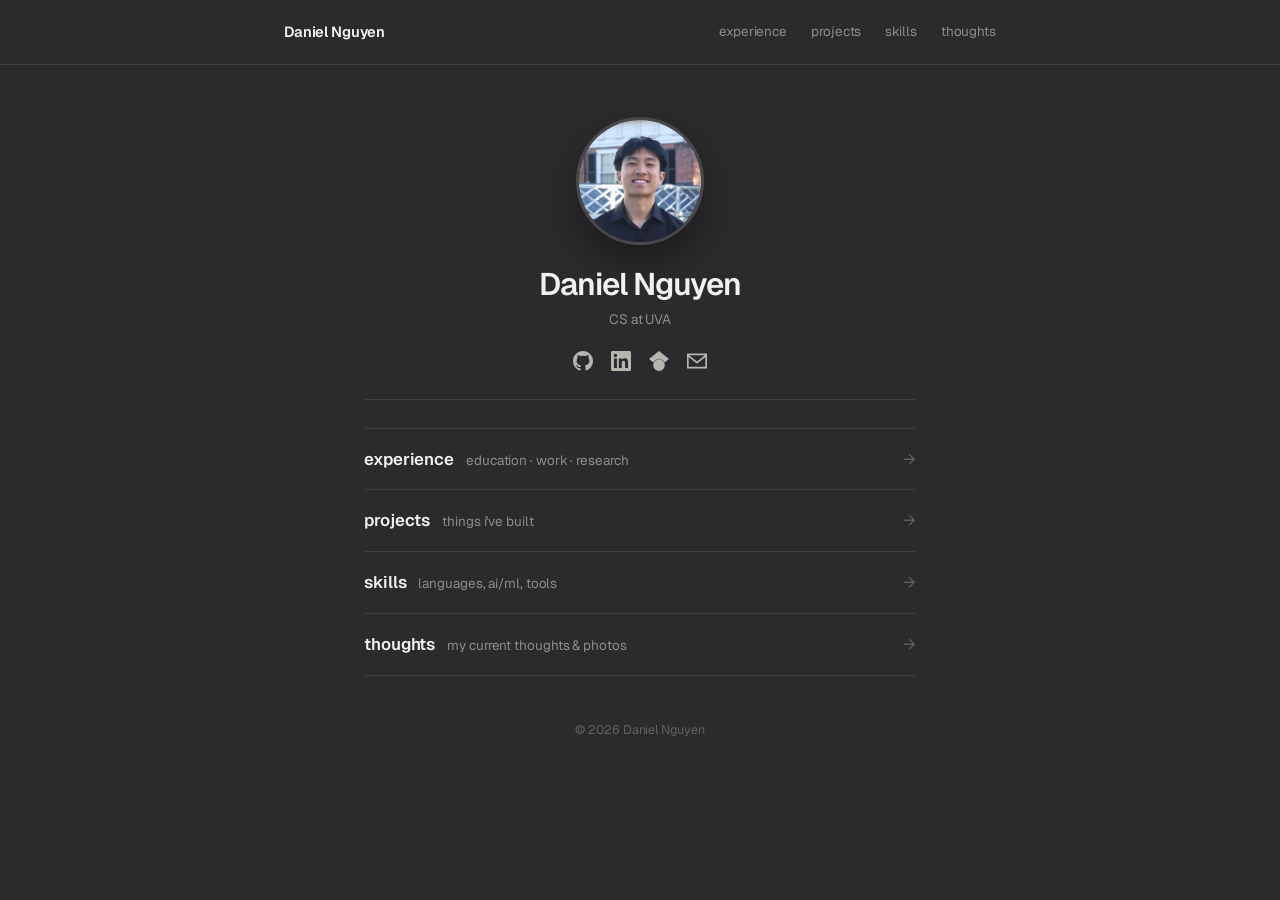
==== index.html @ 97646397 "Add links, one-line entries, lowercase page titles, thoughts rename, plain grey + Geist Co-Authored-" ====
<!DOCTYPE html>
<html lang="en">
<head>
    <meta charset="UTF-8">
    <meta name="viewport" content="width=device-width, initial-scale=1.0">
    <title>Daniel Nguyen</title>
    <link rel="preconnect" href="https://fonts.googleapis.com">
    <link rel="preconnect" href="https://fonts.gstatic.com" crossorigin>
    <link href="https://fonts.googleapis.com/css2?family=Geist:wght@400;500;600;700&display=swap" rel="stylesheet">
    <link rel="stylesheet" href="style.css">
</head>
<body>
    <header class="topbar scrolled">
        <div class="topbar-inner">
            <a href="index.html" class="wordmark">Daniel Nguyen</a>
            <nav>
                <a href="experience.html">experience</a>
                <a href="projects.html">projects</a>
                <a href="skills.html">skills</a>
                <a href="blog.html">thoughts</a>
            </nav>
        </div>
    </header>

    <main class="page" style="max-width:600px;">
        <div class="panel reveal">
            <div class="head">
                <img src="profile.jpg" alt="Daniel Nguyen" class="avatar">
                <h1>Daniel Nguyen</h1>
                <p class="tag">CS at UVA</p>
                <div class="social">
                    <a href="https://github.com/nguyenvdan" target="_blank" rel="noopener" aria-label="GitHub">
                        <svg viewBox="0 0 24 24" aria-hidden="true"><path d="M12 0c-6.626 0-12 5.373-12 12 0 5.302 3.438 9.8 8.207 11.387.599.111.793-.261.793-.577v-2.234c-3.338.726-4.033-1.416-4.033-1.416-.546-1.387-1.333-1.756-1.333-1.756-1.089-.745.083-.729.083-.729 1.205.084 1.839 1.237 1.839 1.237 1.07 1.834 2.807 1.304 3.492.997.107-.775.418-1.305.762-1.604-2.665-.305-5.467-1.334-5.467-5.931 0-1.311.469-2.381 1.236-3.221-.124-.303-.535-1.524.117-3.176 0 0 1.008-.322 3.301 1.23.957-.266 1.983-.399 3.003-.404 1.02.005 2.047.138 3.006.404 2.291-1.552 3.297-1.23 3.297-1.23.653 1.653.242 2.874.118 3.176.77.84 1.235 1.911 1.235 3.221 0 4.609-2.807 5.624-5.479 5.921.43.372.823 1.102.823 2.222v3.293c0 .319.192.694.801.576 4.765-1.589 8.199-6.086 8.199-11.386 0-6.627-5.373-12-12-12z"/></svg>
                    </a>
                    <a href="https://www.linkedin.com/in/nguyendaniel24/" target="_blank" rel="noopener" aria-label="LinkedIn">
                        <svg viewBox="0 0 24 24" aria-hidden="true"><path d="M20.447 20.452h-3.554v-5.569c0-1.328-.027-3.037-1.852-3.037-1.853 0-2.136 1.445-2.136 2.939v5.667H9.351V9h3.414v1.561h.046c.477-.9 1.637-1.85 3.37-1.85 3.601 0 4.267 2.37 4.267 5.455v6.286zM5.337 7.433c-1.144 0-2.063-.926-2.063-2.065 0-1.138.92-2.063 2.063-2.063 1.14 0 2.064.925 2.064 2.063 0 1.139-.925 2.065-2.064 2.065zm1.782 13.019H3.555V9h3.564v11.452zM22.225 0H1.771C.792 0 0 .774 0 1.729v20.542C0 23.227.792 24 1.771 24h20.451C23.2 24 24 23.227 24 22.271V1.729C24 .774 23.2 0 22.222 0h.003z"/></svg>
                    </a>
                    <a href="https://scholar.google.com/citations?hl=en&amp;view_op=list_works&amp;user=AmJxU-oAAAAJ" target="_blank" rel="noopener" aria-label="Google Scholar">
                        <svg viewBox="0 0 24 24" aria-hidden="true"><path d="M5.242 13.769L0 9.5 12 0l12 9.5-5.242 4.269C17.548 11.249 14.978 9.5 12 9.5c-2.977 0-5.547 1.748-6.758 4.269zM12 10a7 7 0 1 0 0 14 7 7 0 0 0 0-14z"/></svg>
                    </a>
                    <a href="mailto:wjn9xd@virginia.edu" aria-label="Email">
                        <svg viewBox="0 0 24 24" aria-hidden="true"><path d="M0 3v18h24V3H0zm21.518 2L12 12.713 2.482 5h19.036zM2 19V7.183l10 8.104 10-8.104V19H2z"/></svg>
                    </a>
                </div>
            </div>

            <div class="divider"></div>

            <a class="sxn" href="experience.html">
                <span class="sxn-title">experience</span>
                <span class="sxn-desc">education · work · research</span>
                <span class="sxn-arrow">→</span>
            </a>
            <a class="sxn" href="projects.html">
                <span class="sxn-title">projects</span>
                <span class="sxn-desc">things i've built</span>
                <span class="sxn-arrow">→</span>
            </a>
            <a class="sxn" href="skills.html">
                <span class="sxn-title">skills</span>
                <span class="sxn-desc">languages, ai/ml, tools</span>
                <span class="sxn-arrow">→</span>
            </a>
            <a class="sxn" href="blog.html">
                <span class="sxn-title">thoughts</span>
                <span class="sxn-desc">my current thoughts &amp; photos</span>
                <span class="sxn-arrow">→</span>
            </a>
        </div>
    </main>

    <footer>
        <div class="footer-inner">© 2026 Daniel Nguyen</div>
    </footer>

    <script>
        const obs = new IntersectionObserver((entries) => {
            entries.forEach(e => { if (e.isIntersecting) { e.target.classList.add('in'); obs.unobserve(e.target); } });
        }, { threshold: 0.04 });
        document.querySelectorAll('.reveal').forEach(el => obs.observe(el));
    </script>
    <script src="cursor.js"></script>
</body>
</html>
---- style.css ----
:root {
    --ink: #f2f1ef;
    --ink-soft: #d2d1cd;
    --muted: #8f8c86;
    --faint: #64615b;
    --glass: rgba(255, 255, 255, 0.055);
    --glass-border: rgba(255, 255, 255, 0.12);
    --hair: rgba(255, 255, 255, 0.09);
    --sans: 'Geist', -apple-system, BlinkMacSystemFont, 'Segoe UI', Helvetica, Arial, sans-serif;
    --maxw: 820px;
    --pad: 24px;
    --radius: 22px;
    --ease: cubic-bezier(0.22, 0.61, 0.36, 1);
}

* { margin: 0; padding: 0; box-sizing: border-box; }
html { scroll-behavior: smooth; }

body {
    font-family: var(--sans);
    color: var(--ink-soft);
    line-height: 1.6;
    font-size: 16px;
    letter-spacing: -0.006em;
    -webkit-font-smoothing: antialiased;
    text-rendering: optimizeLegibility;
    min-height: 100vh;
    background-color: #2b2b2e;
}

::selection { background: var(--ink); color: #2b2b2e; }

/* cursor spotlight — tiny faint light that follows the pointer */
.cursor-glow {
    position: fixed;
    top: 0;
    left: 0;
    width: 200px;
    height: 200px;
    margin: -100px 0 0 -100px;
    border-radius: 50%;
    pointer-events: none;
    z-index: -1;
    background: radial-gradient(circle, rgba(255, 255, 255, 0.11), transparent 60%);
    opacity: 0;
    transition: opacity 0.5s ease;
    will-change: transform;
}
@media (hover: none) { .cursor-glow { display: none; } }

/* ---------- Top bar ---------- */
.topbar {
    position: sticky;
    top: 0;
    z-index: 50;
    transition: background 0.25s var(--ease), border-color 0.25s var(--ease);
    border-bottom: 1px solid transparent;
}
.topbar.scrolled {
    background: #2b2b2e;
    border-bottom-color: var(--hair);
}
.topbar-inner {
    max-width: 760px;
    margin: 0 auto;
    padding: 20px var(--pad);
    display: flex;
    justify-content: space-between;
    align-items: center;
}
.wordmark { font-size: 0.92rem; font-weight: 600; letter-spacing: -0.01em; color: var(--ink); text-decoration: none; }
.topbar nav { display: flex; gap: 24px; }
.topbar nav a { font-size: 0.84rem; color: var(--muted); text-decoration: none; transition: color 0.2s var(--ease); }
.topbar nav a:hover { color: var(--ink); }
.topbar nav a.active { color: var(--ink); }

/* ---------- Page / panel ---------- */
.page { max-width: var(--maxw); margin: 0 auto; padding: 52px var(--pad) 40px; }
.panel { padding: 0; }

/* ---------- Header (centered) ---------- */
.head { text-align: center; margin-bottom: 16px; }
.avatar {
    width: 128px;
    height: 128px;
    object-fit: cover;
    border-radius: 50%;
    border: 3px solid rgba(255, 255, 255, 0.14);
    box-shadow: 0 18px 50px -12px rgba(0, 0, 0, 0.6);
    display: block;
    margin: 0 auto 22px;
}
.head h1 { font-size: 1.95rem; font-weight: 600; letter-spacing: -0.03em; color: var(--ink); line-height: 1.1; }
.head .tag { font-size: 0.85rem; color: var(--muted); margin-top: 8px; }
.social { display: flex; justify-content: center; gap: 18px; margin-top: 20px; }
.social a { display: inline-flex; }
.social a svg { width: 20px; height: 20px; fill: #b7b5af; transition: fill 0.2s var(--ease), transform 0.2s var(--ease); }
.social a:hover svg { fill: var(--ink); transform: translateY(-2px); }

.divider { height: 1px; background: var(--hair); margin: 28px 0; }

/* ---------- Homepage hub: section links ---------- */
.sxn {
    display: flex;
    align-items: baseline;
    gap: 12px;
    padding: 17px 0;
    border-top: 1px solid var(--hair);
    text-decoration: none;
    color: inherit;
    transition: padding-left 0.2s var(--ease);
}
.sxn:last-child { border-bottom: 1px solid var(--hair); }
.sxn:hover { padding-left: 8px; }
.sxn-title { font-size: 1.05rem; font-weight: 600; color: var(--ink); }
.sxn-desc { font-size: 0.84rem; color: var(--muted); }
.sxn-arrow { margin-left: auto; color: var(--faint); transition: transform 0.2s var(--ease), color 0.2s var(--ease); }
.sxn:hover .sxn-arrow { transform: translateX(4px); color: var(--ink); }

/* ---------- Two-column body ---------- */
.cols {
    display: grid;
    grid-template-columns: 1fr 1fr;
    gap: 4px 52px;
    align-items: start;
}
.col { min-width: 0; }

/* ---------- Blocks (left-aligned list) ---------- */
.block { margin-bottom: 24px; }
.col .block:last-child { margin-bottom: 0; }
.block-label {
    font-size: 0.68rem;
    letter-spacing: 0.18em;
    text-transform: uppercase;
    color: var(--faint);
    font-weight: 600;
    margin-bottom: 12px;
}
.entry {
    display: flex;
    justify-content: space-between;
    align-items: baseline;
    gap: 20px;
    margin-bottom: 9px;
    text-decoration: none;
    color: inherit;
    transition: opacity 0.2s var(--ease);
}
.entry:last-child { margin-bottom: 0; }
a.entry:hover { opacity: 0.6; }
.e-main { min-width: 0; font-size: 0.93rem; line-height: 1.5; }
.entry .org { color: var(--ink); font-weight: 600; }
.entry .role { color: var(--muted); }
.entry .role::before { content: "  ·  "; color: var(--faint); }
.entry .yr, .entry .stack {
    flex-shrink: 0;
    white-space: nowrap;
    font-size: 0.82rem;
    color: var(--faint);
}

/* inline link inside an entry */
.lnk { color: inherit; text-decoration: none; border-bottom: 1px solid var(--hair); transition: border-color 0.2s var(--ease); }
.lnk:hover { border-color: var(--ink); }

/* ---------- Skills (chips) ---------- */
.skill-line { display: flex; gap: 14px; align-items: baseline; margin-bottom: 12px; }
.skill-line:last-child { margin-bottom: 0; }
.skill-k {
    flex-shrink: 0;
    width: 74px;
    font-size: 0.74rem;
    color: var(--muted);
    text-transform: lowercase;
    padding-top: 3px;
}
.tags { display: flex; flex-wrap: wrap; gap: 6px; }
.tags span {
    font-size: 0.78rem;
    color: var(--ink-soft);
    background: transparent;
    border: 1px solid var(--hair);
    border-radius: 6px;
    padding: 3px 9px;
    transition: border-color 0.2s var(--ease), color 0.2s var(--ease);
}
.tags span:hover { border-color: rgba(255, 255, 255, 0.3); color: var(--ink); }

.mail {
    font-size: 0.95rem;
    color: var(--ink);
    text-decoration: none;
    border-bottom: 1px solid var(--glass-border);
    transition: border-color 0.2s var(--ease);
}
.mail:hover { border-color: var(--ink); }

/* ---------- Minimal centered stage ---------- */
.stage {
    min-height: 100vh;
    display: flex;
    flex-direction: column;
    align-items: center;
    justify-content: center;
    text-align: center;
    padding: 64px 24px;
}
.stage .avatar { margin: 0 0 24px; }
.stage h1 { font-size: 2rem; font-weight: 600; letter-spacing: -0.03em; color: var(--ink); }
.stage .tag { font-size: 0.88rem; color: var(--muted); margin-top: 8px; }
.nav-min {
    display: flex;
    flex-wrap: wrap;
    justify-content: center;
    gap: 24px;
    margin-top: 30px;
}
.nav-min a, .nav-min button {
    font-family: inherit;
    font-size: 0.92rem;
    letter-spacing: -0.005em;
    color: var(--muted);
    background: none;
    border: none;
    padding: 0;
    cursor: pointer;
    text-decoration: none;
    transition: color 0.2s var(--ease);
}
.nav-min a:hover, .nav-min button:hover { color: var(--ink); }
.stage .social { margin-top: 28px; }

/* ---------- Action pills (open modals) ---------- */
.actions { display: flex; flex-wrap: wrap; justify-content: center; gap: 10px; margin-top: 28px; }
.action-btn {
    font-family: inherit;
    font-size: 0.88rem;
    letter-spacing: -0.005em;
    color: var(--ink-soft);
    background: rgba(255, 255, 255, 0.06);
    border: 1px solid var(--glass-border);
    border-radius: 11px;
    padding: 11px 20px;
    cursor: pointer;
    transition: color 0.2s var(--ease), background 0.2s var(--ease), border-color 0.2s var(--ease), transform 0.2s var(--ease);
}
.action-btn:hover {
    color: var(--ink);
    background: rgba(255, 255, 255, 0.11);
    border-color: rgba(255, 255, 255, 0.26);
    transform: translateY(-1px);
}

/* ---------- Modal ---------- */
.modal-overlay {
    position: fixed;
    inset: 0;
    z-index: 100;
    display: flex;
    align-items: center;
    justify-content: center;
    padding: 24px;
    background: rgba(6, 6, 9, 0.62);
    backdrop-filter: blur(7px);
    -webkit-backdrop-filter: blur(7px);
    opacity: 0;
    pointer-events: none;
    transition: opacity 0.22s var(--ease);
}
.modal-overlay.open { opacity: 1; pointer-events: auto; }
.modal {
    position: relative;
    width: 100%;
    max-width: 520px;
    max-height: 82vh;
    overflow-y: auto;
    background: rgba(20, 21, 26, 0.92);
    backdrop-filter: blur(26px) saturate(170%);
    -webkit-backdrop-filter: blur(26px) saturate(170%);
    border: 1px solid var(--glass-border);
    border-radius: 22px;
    padding: 36px 34px;
    box-shadow: 0 30px 80px -20px rgba(0, 0, 0, 0.7);
    transform: translateY(10px) scale(0.985);
    transition: transform 0.22s var(--ease);
}
.modal-overlay.open .modal { transform: none; }
.modal-title {
    font-size: 0.7rem;
    letter-spacing: 0.18em;
    text-transform: uppercase;
    color: var(--faint);
    font-weight: 600;
    margin-bottom: 24px;
}
.modal-close {
    position: absolute;
    top: 18px;
    right: 18px;
    width: 30px;
    height: 30px;
    display: flex;
    align-items: center;
    justify-content: center;
    background: rgba(255, 255, 255, 0.06);
    border: 1px solid var(--glass-border);
    border-radius: 9px;
    color: var(--muted);
    font-size: 1.15rem;
    line-height: 1;
    cursor: pointer;
    transition: color 0.2s var(--ease), background 0.2s var(--ease);
}
.modal-close:hover { color: var(--ink); background: rgba(255, 255, 255, 0.12); }

/* ---------- Blog ---------- */
.about-text { font-size: 1.4rem; font-weight: 600; letter-spacing: -0.02em; color: var(--ink); line-height: 1.3; }
.about-sub { font-size: 0.98rem; color: var(--muted); margin-top: 12px; }
.post {
    display: block;
    text-decoration: none;
    color: inherit;
    padding: 16px 0;
    border-top: 1px solid var(--hair);
    transition: padding-left 0.2s var(--ease);
}
.post:last-child { border-bottom: 1px solid var(--hair); }
.post:hover { padding-left: 8px; }
.post .date { font-size: 0.76rem; color: var(--faint); margin-bottom: 5px; text-transform: lowercase; }
.post .title { font-size: 1.1rem; font-weight: 600; color: var(--ink); }
.empty { font-size: 0.92rem; color: var(--muted); text-align: center; padding: 8px 0; }

/* ---------- Footer ---------- */
footer { max-width: var(--maxw); margin: 0 auto; padding: 4px var(--pad) 56px; text-align: center; }
.footer-inner { font-size: 0.78rem; color: var(--faint); }

/* ---------- Motion ---------- */
.reveal { opacity: 0; transform: translateY(10px); transition: opacity 0.3s var(--ease), transform 0.3s var(--ease); }
.reveal.in { opacity: 1; transform: none; }
@media (prefers-reduced-motion: reduce) {
    .reveal { opacity: 1; transform: none; transition: none; }
    html { scroll-behavior: auto; }
}

/* ---------- Responsive ---------- */
@media (max-width: 560px) {
    .panel { padding: 0; }
    .head h1 { font-size: 1.7rem; }
    .topbar nav { gap: 16px; }
    .entry { flex-direction: column; gap: 2px; }
    .entry .yr, .entry .stack { font-size: 0.78rem; }
}
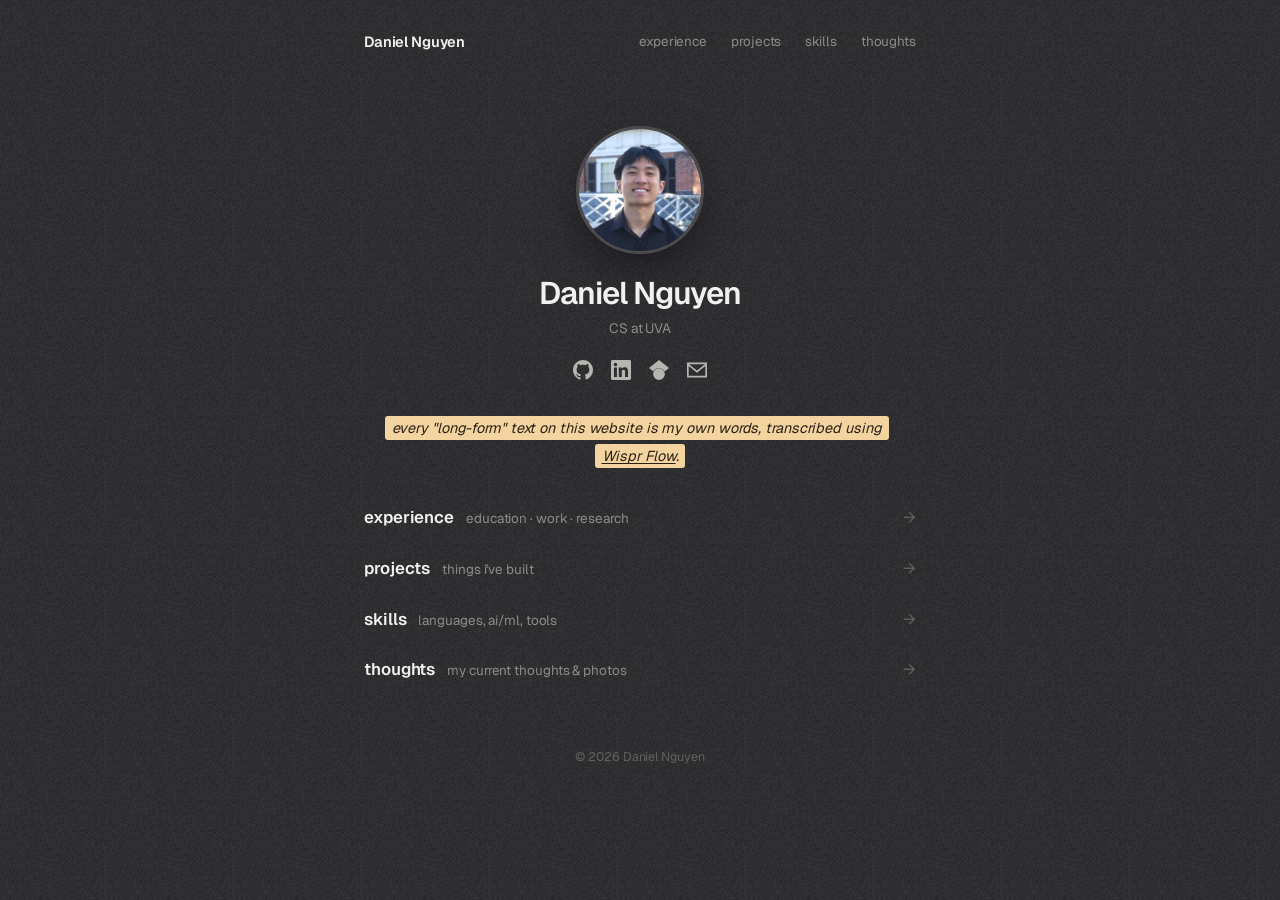
==== commit f722897d: "Seamless nav, Wispr highlight + film grain, shorten Sunnybrook, spacing Co-Authored-By: Claude Opus " ====
--- a/index.html
+++ b/index.html
@@ -42,6 +42,8 @@
                         <svg viewBox="0 0 24 24" aria-hidden="true"><path d="M0 3v18h24V3H0zm21.518 2L12 12.713 2.482 5h19.036zM2 19V7.183l10 8.104 10-8.104V19H2z"/></svg>
                     </a>
                 </div>
+
+                <p class="wispr"><span class="hl">every "long-form" text on this website is my own words, transcribed using <a href="https://wisprflow.ai" target="_blank" rel="noopener">Wispr Flow</a>.</span></p>
             </div>
 
             <div class="divider"></div>
--- a/style.css
+++ b/style.css
@@ -29,6 +29,32 @@
 }
 
 ::selection { background: var(--ink); color: #2b2b2e; }
+
+/* very faint film grain — matte e-ink feel */
+body::after {
+    content: '';
+    position: fixed;
+    inset: 0;
+    z-index: -1;
+    pointer-events: none;
+    opacity: 0.05;
+    background-image: url('noise.png');
+    background-size: 128px 128px;
+    background-repeat: repeat;
+}
+
+/* Kindle-style highlight (Wispr Flow note) */
+.wispr { text-align: center; margin: 34px 0 2px; font-size: 0.9rem; line-height: 1.95; }
+.wispr .hl {
+    background: #f3d3a0;
+    color: #2a2114;
+    font-style: italic;
+    padding: 3px 7px;
+    border-radius: 3px;
+    box-decoration-break: clone;
+    -webkit-box-decoration-break: clone;
+}
+.wispr .hl a { color: inherit; text-decoration: underline; text-underline-offset: 2px; text-decoration-thickness: 1px; white-space: nowrap; }
 
 /* cursor spotlight — tiny faint light that follows the pointer */
 .cursor-glow {
@@ -48,22 +74,12 @@
 }
 @media (hover: none) { .cursor-glow { display: none; } }
 
-/* ---------- Top bar ---------- */
-.topbar {
-    position: sticky;
-    top: 0;
-    z-index: 50;
-    transition: background 0.25s var(--ease), border-color 0.25s var(--ease);
-    border-bottom: 1px solid transparent;
-}
-.topbar.scrolled {
-    background: #2b2b2e;
-    border-bottom-color: var(--hair);
-}
+/* ---------- Top bar (seamless — flows with the page) ---------- */
+.topbar { background: transparent; }
 .topbar-inner {
-    max-width: 760px;
+    max-width: 600px;
     margin: 0 auto;
-    padding: 20px var(--pad);
+    padding: 30px var(--pad) 0;
     display: flex;
     justify-content: space-between;
     align-items: center;
@@ -75,7 +91,7 @@
 .topbar nav a.active { color: var(--ink); }
 
 /* ---------- Page / panel ---------- */
-.page { max-width: var(--maxw); margin: 0 auto; padding: 52px var(--pad) 40px; }
+.page { max-width: var(--maxw); margin: 0 auto; padding: 72px var(--pad) 48px; }
 .panel { padding: 0; }
 
 /* ---------- Header (centered) ---------- */
@@ -97,20 +113,18 @@
 .social a svg { width: 20px; height: 20px; fill: #b7b5af; transition: fill 0.2s var(--ease), transform 0.2s var(--ease); }
 .social a:hover svg { fill: var(--ink); transform: translateY(-2px); }
 
-.divider { height: 1px; background: var(--hair); margin: 28px 0; }
+.divider { height: 0; margin: 22px 0; }
 
 /* ---------- Homepage hub: section links ---------- */
 .sxn {
     display: flex;
     align-items: baseline;
     gap: 12px;
-    padding: 17px 0;
-    border-top: 1px solid var(--hair);
+    padding: 12px 0;
     text-decoration: none;
     color: inherit;
     transition: padding-left 0.2s var(--ease);
 }
-.sxn:last-child { border-bottom: 1px solid var(--hair); }
 .sxn:hover { padding-left: 8px; }
 .sxn-title { font-size: 1.05rem; font-weight: 600; color: var(--ink); }
 .sxn-desc { font-size: 0.84rem; color: var(--muted); }
@@ -321,11 +335,9 @@
     display: block;
     text-decoration: none;
     color: inherit;
-    padding: 16px 0;
-    border-top: 1px solid var(--hair);
+    padding: 14px 0;
     transition: padding-left 0.2s var(--ease);
 }
-.post:last-child { border-bottom: 1px solid var(--hair); }
 .post:hover { padding-left: 8px; }
 .post .date { font-size: 0.76rem; color: var(--faint); margin-bottom: 5px; text-transform: lowercase; }
 .post .title { font-size: 1.1rem; font-weight: 600; color: var(--ink); }
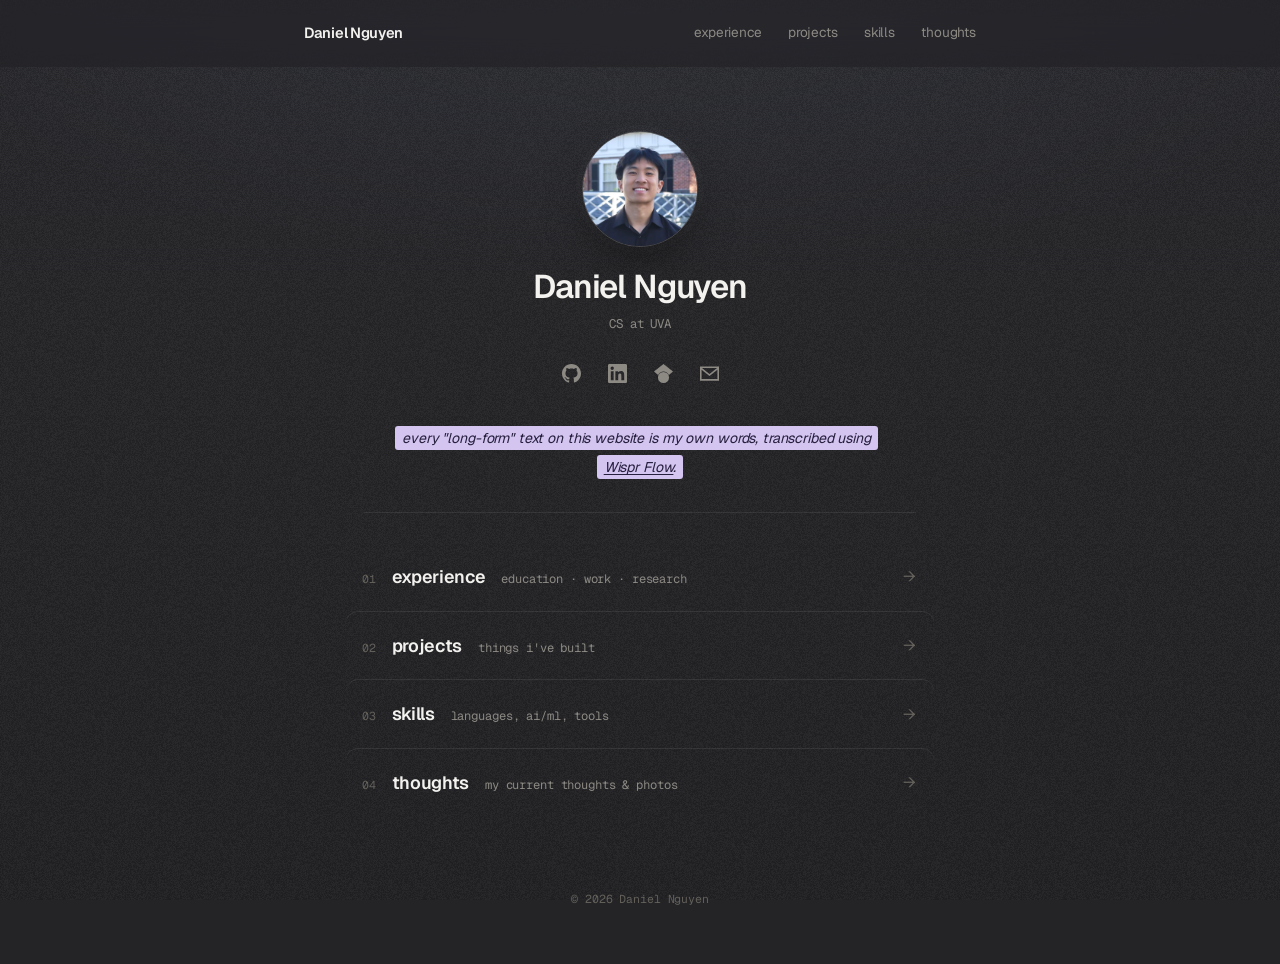
==== commit c5e97481: "Elevate site UI: Geist Mono system, frosted sticky nav, numbered rows, staggered reveals - Add Geist" ====
--- a/index.html
+++ b/index.html
@@ -6,7 +6,7 @@
     <title>Daniel Nguyen</title>
     <link rel="preconnect" href="https://fonts.googleapis.com">
     <link rel="preconnect" href="https://fonts.gstatic.com" crossorigin>
-    <link href="https://fonts.googleapis.com/css2?family=Geist:wght@400;500;600;700&display=swap" rel="stylesheet">
+    <link href="https://fonts.googleapis.com/css2?family=Geist:wght@400;500;600;700&family=Geist+Mono:wght@400;500&display=swap" rel="stylesheet">
     <link rel="stylesheet" href="style.css">
 </head>
 <body>
--- a/style.css
+++ b/style.css
@@ -1,214 +1,447 @@
+/* ============================================================
+   Daniel Nguyen — design system
+   warm charcoal · Geist + Geist Mono · quiet periwinkle accent
+   ============================================================ */
 :root {
-    --ink: #f2f1ef;
-    --ink-soft: #d2d1cd;
-    --muted: #8f8c86;
+    /* surfaces / ink */
+    --bg: #242427;
+    --bg-2: #202023;
+    --ink: #f3f2ef;
+    --ink-soft: #cbcac5;
+    --muted: #8d8a84;
     --faint: #64615b;
+
+    /* accent — used sparingly (arrows, active, focus, links) */
+    --accent: #a9c1f2;
+    --accent-dim: #8ba6df;
+    --accent-wash: rgba(169, 193, 242, 0.12);
+
+    /* lines / fills */
+    --line: rgba(255, 255, 255, 0.08);
+    --line-strong: rgba(255, 255, 255, 0.16);
+    --surface: rgba(255, 255, 255, 0.028);
+    --surface-hover: rgba(255, 255, 255, 0.055);
     --glass: rgba(255, 255, 255, 0.055);
     --glass-border: rgba(255, 255, 255, 0.12);
     --hair: rgba(255, 255, 255, 0.09);
+
+    /* type */
     --sans: 'Geist', -apple-system, BlinkMacSystemFont, 'Segoe UI', Helvetica, Arial, sans-serif;
+    --mono: 'Geist Mono', ui-monospace, 'SF Mono', 'JetBrains Mono', Menlo, monospace;
+
+    /* metrics */
     --maxw: 820px;
     --pad: 24px;
     --radius: 22px;
-    --ease: cubic-bezier(0.22, 0.61, 0.36, 1);
+    --r-lg: 16px;
+    --r-md: 12px;
+    --r-sm: 9px;
+
+    /* motion — expo-out for that fluid, premium settle */
+    --ease: cubic-bezier(0.16, 1, 0.3, 1);
+    --dur: 0.35s;
 }
 
 * { margin: 0; padding: 0; box-sizing: border-box; }
-html { scroll-behavior: smooth; }
+html { scroll-behavior: smooth; -webkit-text-size-adjust: 100%; }
 
 body {
     font-family: var(--sans);
     color: var(--ink-soft);
     line-height: 1.6;
     font-size: 16px;
-    letter-spacing: -0.006em;
+    letter-spacing: -0.008em;
     -webkit-font-smoothing: antialiased;
     text-rendering: optimizeLegibility;
     min-height: 100vh;
-    background-color: #2b2b2e;
-}
-
-::selection { background: var(--ink); color: #2b2b2e; }
-
-/* very faint film grain — matte e-ink feel */
+    background-color: var(--bg);
+}
+
+::selection { background: var(--accent); color: #17181c; }
+
+/* depth: a whisper of light up top, film grain over everything */
+body::before {
+    content: '';
+    position: fixed;
+    inset: 0;
+    z-index: -2;
+    pointer-events: none;
+    background:
+        radial-gradient(120% 70% at 50% -8%, rgba(169, 193, 242, 0.06), transparent 55%),
+        linear-gradient(180deg, #26262a 0%, var(--bg) 34%, var(--bg-2) 100%);
+}
 body::after {
     content: '';
     position: fixed;
     inset: 0;
     z-index: -1;
     pointer-events: none;
-    opacity: 0.05;
+    opacity: 0.045;
     background-image: url('noise.png');
     background-size: 128px 128px;
     background-repeat: repeat;
 }
 
+a { color: inherit; }
+:focus-visible {
+    outline: 2px solid var(--accent);
+    outline-offset: 3px;
+    border-radius: 3px;
+}
+
 /* Kindle-style highlight (Wispr Flow note) */
-.wispr { text-align: center; margin: 34px 0 2px; font-size: 0.9rem; line-height: 1.95; }
-.wispr .hl {
-    background: #f3d3a0;
-    color: #2a2114;
+.wispr { text-align: center; margin: 32px 0 2px; font-size: 0.88rem; line-height: 2.05; }
+.hl {
+    background: #d3c4f0;
+    color: #261f3d;
     font-style: italic;
     padding: 3px 7px;
     border-radius: 3px;
     box-decoration-break: clone;
     -webkit-box-decoration-break: clone;
 }
-.wispr .hl a { color: inherit; text-decoration: underline; text-underline-offset: 2px; text-decoration-thickness: 1px; white-space: nowrap; }
-
-/* cursor spotlight — tiny faint light that follows the pointer */
+.hl a { color: inherit; text-decoration: underline; text-underline-offset: 2px; text-decoration-thickness: 1px; white-space: nowrap; }
+.hl-blue {
+    background: #bcd0f4;
+    color: #1f2a48;
+    font-weight: 700;
+    padding: 3px 9px;
+    border-radius: 3px;
+    box-decoration-break: clone;
+    -webkit-box-decoration-break: clone;
+}
+
+/* cursor spotlight */
 .cursor-glow {
     position: fixed;
-    top: 0;
-    left: 0;
-    width: 200px;
-    height: 200px;
-    margin: -100px 0 0 -100px;
+    top: 0; left: 0;
+    width: 300px; height: 300px;
+    margin: -150px 0 0 -150px;
     border-radius: 50%;
     pointer-events: none;
     z-index: -1;
-    background: radial-gradient(circle, rgba(255, 255, 255, 0.11), transparent 60%);
+    background: radial-gradient(circle, rgba(169, 193, 242, 0.06), transparent 60%);
     opacity: 0;
-    transition: opacity 0.5s ease;
+    transition: opacity 0.6s ease;
     will-change: transform;
 }
 @media (hover: none) { .cursor-glow { display: none; } }
 
-/* ---------- Top bar (seamless — flows with the page) ---------- */
-.topbar { background: transparent; }
+/* ---------- Top bar — sticky, frosted ---------- */
+.topbar {
+    position: sticky;
+    top: 0;
+    z-index: 50;
+    background: rgba(33, 32, 35, 0.55);
+    backdrop-filter: blur(14px) saturate(150%);
+    -webkit-backdrop-filter: blur(14px) saturate(150%);
+    border-bottom: 1px solid transparent;
+    transition: border-color var(--dur) var(--ease), background var(--dur) var(--ease);
+}
+.topbar.scrolled { border-bottom-color: var(--line); }
 .topbar-inner {
-    max-width: 600px;
+    max-width: 720px;
     margin: 0 auto;
-    padding: 30px var(--pad) 0;
+    padding: 18px var(--pad);
     display: flex;
     justify-content: space-between;
     align-items: center;
 }
-.wordmark { font-size: 0.92rem; font-weight: 600; letter-spacing: -0.01em; color: var(--ink); text-decoration: none; }
-.topbar nav { display: flex; gap: 24px; }
-.topbar nav a { font-size: 0.84rem; color: var(--muted); text-decoration: none; transition: color 0.2s var(--ease); }
+.wordmark {
+    font-size: 0.92rem;
+    font-weight: 600;
+    letter-spacing: -0.02em;
+    color: var(--ink);
+    text-decoration: none;
+    transition: opacity 0.2s var(--ease);
+}
+.wordmark:hover { opacity: 0.7; }
+.topbar nav { display: flex; gap: 26px; }
+.topbar nav a {
+    position: relative;
+    font-size: 0.85rem;
+    color: var(--muted);
+    text-decoration: none;
+    padding: 4px 0;
+    transition: color 0.2s var(--ease);
+}
+.topbar nav a::after {
+    content: '';
+    position: absolute;
+    left: 0; right: 100%; bottom: -1px;
+    height: 1.5px;
+    background: var(--accent);
+    transition: right 0.3s var(--ease);
+}
 .topbar nav a:hover { color: var(--ink); }
+.topbar nav a:hover::after { right: 0; }
 .topbar nav a.active { color: var(--ink); }
-
-/* ---------- Page / panel ---------- */
-.page { max-width: var(--maxw); margin: 0 auto; padding: 72px var(--pad) 48px; }
+.topbar nav a.active::after { right: 0; background: var(--line-strong); }
+
+/* ---------- Page ---------- */
+.page { max-width: var(--maxw); margin: 0 auto; padding: 64px var(--pad) 48px; }
 .panel { padding: 0; }
 
 /* ---------- Header (centered) ---------- */
 .head { text-align: center; margin-bottom: 16px; }
 .avatar {
-    width: 128px;
-    height: 128px;
+    width: 116px;
+    height: 116px;
     object-fit: cover;
     border-radius: 50%;
-    border: 3px solid rgba(255, 255, 255, 0.14);
-    box-shadow: 0 18px 50px -12px rgba(0, 0, 0, 0.6);
+    border: 1px solid var(--line-strong);
+    box-shadow: 0 20px 50px -18px rgba(0, 0, 0, 0.7), 0 0 0 6px rgba(255, 255, 255, 0.02);
     display: block;
     margin: 0 auto 22px;
-}
-.head h1 { font-size: 1.95rem; font-weight: 600; letter-spacing: -0.03em; color: var(--ink); line-height: 1.1; }
-.head .tag { font-size: 0.85rem; color: var(--muted); margin-top: 8px; }
-.social { display: flex; justify-content: center; gap: 18px; margin-top: 20px; }
-.social a { display: inline-flex; }
-.social a svg { width: 20px; height: 20px; fill: #b7b5af; transition: fill 0.2s var(--ease), transform 0.2s var(--ease); }
-.social a:hover svg { fill: var(--ink); transform: translateY(-2px); }
-
-.divider { height: 0; margin: 22px 0; }
-
-/* ---------- Homepage hub: section links ---------- */
+    transition: transform 0.5s var(--ease), box-shadow 0.5s var(--ease);
+}
+.avatar:hover { transform: translateY(-2px); box-shadow: 0 26px 60px -18px rgba(0, 0, 0, 0.75), 0 0 0 6px var(--accent-wash); }
+.head h1 { font-size: 2.05rem; font-weight: 600; letter-spacing: -0.035em; color: var(--ink); line-height: 1.08; }
+.head .tag {
+    font-family: var(--mono);
+    font-size: 0.78rem;
+    color: var(--muted);
+    margin-top: 10px;
+    letter-spacing: -0.01em;
+}
+.social { display: flex; justify-content: center; gap: 8px; margin-top: 20px; }
+.social a {
+    display: inline-flex;
+    align-items: center;
+    justify-content: center;
+    width: 38px; height: 38px;
+    border-radius: var(--r-sm);
+    border: 1px solid transparent;
+    transition: background 0.2s var(--ease), border-color 0.2s var(--ease), transform 0.2s var(--ease);
+}
+.social a svg { width: 19px; height: 19px; fill: var(--muted); transition: fill 0.2s var(--ease); }
+.social a:hover { background: var(--surface-hover); border-color: var(--line); transform: translateY(-2px); }
+.social a:hover svg { fill: var(--ink); }
+
+.divider { height: 1px; background: var(--line); margin: 30px 0; border: 0; }
+
+/* ---------- Homepage hub: numbered section links ---------- */
+.panel { counter-reset: sxn; }
 .sxn {
+    position: relative;
     display: flex;
     align-items: baseline;
-    gap: 12px;
-    padding: 12px 0;
+    gap: 16px;
+    padding: 20px 18px 20px 16px;
+    margin: 0 -18px;
+    border-radius: var(--r-md);
     text-decoration: none;
     color: inherit;
-    transition: padding-left 0.2s var(--ease);
-}
-.sxn:hover { padding-left: 8px; }
-.sxn-title { font-size: 1.05rem; font-weight: 600; color: var(--ink); }
-.sxn-desc { font-size: 0.84rem; color: var(--muted); }
-.sxn-arrow { margin-left: auto; color: var(--faint); transition: transform 0.2s var(--ease), color 0.2s var(--ease); }
-.sxn:hover .sxn-arrow { transform: translateX(4px); color: var(--ink); }
+    transition: background 0.25s var(--ease), transform 0.25s var(--ease);
+}
+.sxn + .sxn { box-shadow: 0 -1px 0 var(--line); }
+.sxn::before {
+    counter-increment: sxn;
+    content: counter(sxn, decimal-leading-zero);
+    font-family: var(--mono);
+    font-size: 0.72rem;
+    color: var(--faint);
+    padding-top: 4px;
+    transition: color 0.25s var(--ease);
+}
+.sxn-title {
+    font-size: 1.12rem;
+    font-weight: 600;
+    letter-spacing: -0.02em;
+    color: var(--ink);
+}
+.sxn-desc { font-family: var(--mono); font-size: 0.76rem; color: var(--muted); letter-spacing: -0.01em; }
+.sxn-arrow {
+    margin-left: auto;
+    align-self: center;
+    color: var(--faint);
+    transition: transform 0.25s var(--ease), color 0.25s var(--ease);
+}
+.sxn:hover { background: var(--surface-hover); }
+.sxn:hover::before { color: var(--accent); }
+.sxn:hover .sxn-arrow { transform: translateX(4px); color: var(--accent); }
 
 /* ---------- Two-column body ---------- */
-.cols {
-    display: grid;
-    grid-template-columns: 1fr 1fr;
-    gap: 4px 52px;
-    align-items: start;
-}
+.cols { display: grid; grid-template-columns: 1fr 1fr; gap: 4px 52px; align-items: start; }
 .col { min-width: 0; }
 
 /* ---------- Blocks (left-aligned list) ---------- */
-.block { margin-bottom: 24px; }
+.block { margin-bottom: 34px; }
 .col .block:last-child { margin-bottom: 0; }
 .block-label {
+    font-family: var(--mono);
     font-size: 0.68rem;
-    letter-spacing: 0.18em;
+    letter-spacing: 0.16em;
     text-transform: uppercase;
     color: var(--faint);
-    font-weight: 600;
-    margin-bottom: 12px;
+    font-weight: 500;
+    margin-bottom: 14px;
+    padding-bottom: 10px;
+    border-bottom: 1px solid var(--line);
 }
 .entry {
     display: flex;
     justify-content: space-between;
     align-items: baseline;
     gap: 20px;
-    margin-bottom: 9px;
+    padding: 8px 0;
     text-decoration: none;
     color: inherit;
     transition: opacity 0.2s var(--ease);
 }
-.entry:last-child { margin-bottom: 0; }
-a.entry:hover { opacity: 0.6; }
-.e-main { min-width: 0; font-size: 0.93rem; line-height: 1.5; }
+a.entry:hover { opacity: 0.62; }
+.e-main { min-width: 0; font-size: 0.95rem; line-height: 1.5; }
 .entry .org { color: var(--ink); font-weight: 600; }
 .entry .role { color: var(--muted); }
 .entry .role::before { content: "  ·  "; color: var(--faint); }
 .entry .yr, .entry .stack {
     flex-shrink: 0;
     white-space: nowrap;
-    font-size: 0.82rem;
+    font-family: var(--mono);
+    font-size: 0.75rem;
     color: var(--faint);
+    letter-spacing: -0.02em;
 }
 
 /* inline link inside an entry */
-.lnk { color: inherit; text-decoration: none; border-bottom: 1px solid var(--hair); transition: border-color 0.2s var(--ease); }
-.lnk:hover { border-color: var(--ink); }
+.lnk {
+    color: inherit;
+    text-decoration: none;
+    border-bottom: 1px solid var(--line-strong);
+    transition: border-color 0.2s var(--ease), color 0.2s var(--ease);
+}
+.lnk:hover { border-color: var(--accent); color: var(--ink); }
+
+/* projects list */
+.proj-item {
+    position: relative;
+    display: block;
+    text-decoration: none;
+    color: inherit;
+    padding: 20px 18px;
+    margin: 0 -18px;
+    border-radius: var(--r-md);
+    transition: background 0.25s var(--ease);
+}
+.proj-item + .proj-item { box-shadow: 0 -1px 0 var(--line); }
+.proj-item:hover { background: var(--surface-hover); }
+.proj-name {
+    font-size: 1.04rem;
+    font-weight: 600;
+    letter-spacing: -0.02em;
+    color: var(--ink);
+    margin-bottom: 12px;
+    display: flex;
+    align-items: center;
+}
+.gh-icon {
+    width: 15px; height: 15px;
+    fill: var(--faint);
+    margin-left: 9px;
+    flex-shrink: 0;
+    transition: fill 0.2s var(--ease), transform 0.2s var(--ease);
+}
+.proj-item:hover .gh-icon { fill: var(--accent); transform: translate(2px, -2px); }
+.proj-item .tags span {
+    font-family: var(--mono);
+    font-size: 0.74rem;
+    letter-spacing: -0.02em;
+    color: var(--ink-soft);
+    background: var(--surface);
+    border: 1px solid var(--line);
+    border-radius: var(--r-sm);
+    padding: 4px 10px;
+    transition: border-color 0.2s var(--ease), background 0.2s var(--ease);
+}
+.proj-item:hover .tags span { border-color: var(--line-strong); background: rgba(255, 255, 255, 0.07); }
+
+/* publications */
+.pub { margin-bottom: 18px; max-width: 62ch; }
+.pub:last-child { margin-bottom: 0; }
+.pub-title { font-size: 0.96rem; font-weight: 500; color: var(--ink); line-height: 1.55; }
+a.pub-title {
+    text-decoration: none;
+    border-bottom: 1px solid var(--line-strong);
+    padding-bottom: 1px;
+    transition: border-color 0.2s var(--ease);
+}
+a.pub-title:hover { border-color: var(--accent); }
+.pub-meta { font-family: var(--mono); font-size: 0.74rem; color: var(--faint); margin-top: 6px; letter-spacing: -0.01em; }
 
 /* ---------- Skills (chips) ---------- */
-.skill-line { display: flex; gap: 14px; align-items: baseline; margin-bottom: 12px; }
-.skill-line:last-child { margin-bottom: 0; }
+.skill-line { display: flex; gap: 16px; align-items: baseline; padding: 12px 0; }
+.skill-line + .skill-line { box-shadow: 0 -1px 0 var(--line); }
 .skill-k {
     flex-shrink: 0;
-    width: 74px;
-    font-size: 0.74rem;
+    width: 82px;
+    font-family: var(--mono);
+    font-size: 0.72rem;
     color: var(--muted);
     text-transform: lowercase;
-    padding-top: 3px;
-}
-.tags { display: flex; flex-wrap: wrap; gap: 6px; }
+    letter-spacing: -0.01em;
+    padding-top: 5px;
+}
+.tags { display: flex; flex-wrap: wrap; gap: 7px; }
 .tags span {
-    font-size: 0.78rem;
+    font-family: var(--mono);
+    font-size: 0.76rem;
+    letter-spacing: -0.02em;
     color: var(--ink-soft);
-    background: transparent;
-    border: 1px solid var(--hair);
-    border-radius: 6px;
-    padding: 3px 9px;
-    transition: border-color 0.2s var(--ease), color 0.2s var(--ease);
-}
-.tags span:hover { border-color: rgba(255, 255, 255, 0.3); color: var(--ink); }
+    background: var(--surface);
+    border: 1px solid var(--line);
+    border-radius: var(--r-sm);
+    padding: 4px 10px;
+    transition: border-color 0.2s var(--ease), color 0.2s var(--ease), background 0.2s var(--ease);
+}
+.tags span:hover { border-color: var(--line-strong); color: var(--ink); background: var(--surface-hover); }
+
+/* coursework */
+.coursework { margin-top: 40px; }
+.course-label {
+    font-family: var(--mono);
+    font-size: 0.68rem;
+    letter-spacing: 0.16em;
+    text-transform: uppercase;
+    font-weight: 500;
+    color: var(--faint);
+    padding-bottom: 10px;
+    border-bottom: 1px solid var(--line);
+    display: block;
+}
+.course-list {
+    margin-top: 18px;
+    list-style: none;
+    padding: 0;
+    display: grid;
+    grid-template-columns: 1fr 1fr;
+    gap: 2px 40px;
+}
+.course-list li {
+    font-size: 0.9rem;
+    line-height: 1.4;
+    color: var(--muted);
+    padding: 7px 0;
+    padding-left: 18px;
+    position: relative;
+}
+.course-list li::before {
+    content: '';
+    position: absolute;
+    left: 0; top: 0.85em;
+    width: 5px; height: 5px;
+    border-radius: 50%;
+    background: var(--faint);
+}
+@media (max-width: 540px) { .course-list { grid-template-columns: 1fr; } }
 
 .mail {
     font-size: 0.95rem;
     color: var(--ink);
     text-decoration: none;
-    border-bottom: 1px solid var(--glass-border);
+    border-bottom: 1px solid var(--line-strong);
     transition: border-color 0.2s var(--ease);
 }
-.mail:hover { border-color: var(--ink); }
+.mail:hover { border-color: var(--accent); }
 
 /* ---------- Minimal centered stage ---------- */
 .stage {
@@ -223,17 +456,10 @@
 .stage .avatar { margin: 0 0 24px; }
 .stage h1 { font-size: 2rem; font-weight: 600; letter-spacing: -0.03em; color: var(--ink); }
 .stage .tag { font-size: 0.88rem; color: var(--muted); margin-top: 8px; }
-.nav-min {
-    display: flex;
-    flex-wrap: wrap;
-    justify-content: center;
-    gap: 24px;
-    margin-top: 30px;
-}
+.nav-min { display: flex; flex-wrap: wrap; justify-content: center; gap: 24px; margin-top: 30px; }
 .nav-min a, .nav-min button {
     font-family: inherit;
     font-size: 0.92rem;
-    letter-spacing: -0.005em;
     color: var(--muted);
     background: none;
     border: none;
@@ -245,14 +471,13 @@
 .nav-min a:hover, .nav-min button:hover { color: var(--ink); }
 .stage .social { margin-top: 28px; }
 
-/* ---------- Action pills (open modals) ---------- */
+/* ---------- Action pills ---------- */
 .actions { display: flex; flex-wrap: wrap; justify-content: center; gap: 10px; margin-top: 28px; }
 .action-btn {
     font-family: inherit;
     font-size: 0.88rem;
-    letter-spacing: -0.005em;
     color: var(--ink-soft);
-    background: rgba(255, 255, 255, 0.06);
+    background: var(--glass);
     border: 1px solid var(--glass-border);
     border-radius: 11px;
     padding: 11px 20px;
@@ -261,8 +486,8 @@
 }
 .action-btn:hover {
     color: var(--ink);
-    background: rgba(255, 255, 255, 0.11);
-    border-color: rgba(255, 255, 255, 0.26);
+    background: var(--surface-hover);
+    border-color: var(--line-strong);
     transform: translateY(-1px);
 }
 
@@ -300,24 +525,15 @@
     transition: transform 0.22s var(--ease);
 }
 .modal-overlay.open .modal { transform: none; }
-.modal-title {
-    font-size: 0.7rem;
-    letter-spacing: 0.18em;
-    text-transform: uppercase;
-    color: var(--faint);
-    font-weight: 600;
-    margin-bottom: 24px;
-}
+.modal-title { font-family: var(--mono); font-size: 0.7rem; letter-spacing: 0.16em; text-transform: uppercase; color: var(--faint); font-weight: 500; margin-bottom: 24px; }
 .modal-close {
     position: absolute;
-    top: 18px;
-    right: 18px;
-    width: 30px;
-    height: 30px;
+    top: 18px; right: 18px;
+    width: 30px; height: 30px;
     display: flex;
     align-items: center;
     justify-content: center;
-    background: rgba(255, 255, 255, 0.06);
+    background: var(--glass);
     border: 1px solid var(--glass-border);
     border-radius: 9px;
     color: var(--muted);
@@ -332,34 +548,203 @@
 .about-text { font-size: 1.4rem; font-weight: 600; letter-spacing: -0.02em; color: var(--ink); line-height: 1.3; }
 .about-sub { font-size: 0.98rem; color: var(--muted); margin-top: 12px; }
 .post {
+    position: relative;
     display: block;
     text-decoration: none;
     color: inherit;
-    padding: 14px 0;
-    transition: padding-left 0.2s var(--ease);
-}
-.post:hover { padding-left: 8px; }
-.post .date { font-size: 0.76rem; color: var(--faint); margin-bottom: 5px; text-transform: lowercase; }
-.post .title { font-size: 1.1rem; font-weight: 600; color: var(--ink); }
+    padding: 20px 18px;
+    margin: 0 -18px;
+    border-radius: var(--r-md);
+    transition: background 0.25s var(--ease);
+}
+.post + .post { box-shadow: 0 -1px 0 var(--line); }
+.post:hover { background: var(--surface-hover); }
+.post .date { font-family: var(--mono); font-size: 0.72rem; color: var(--faint); margin-bottom: 7px; text-transform: lowercase; letter-spacing: -0.01em; }
+.post .title { font-size: 1.14rem; font-weight: 600; letter-spacing: -0.02em; color: var(--ink); transition: color 0.2s var(--ease); }
+.post:hover .title { color: var(--accent); }
 .empty { font-size: 0.92rem; color: var(--muted); text-align: center; padding: 8px 0; }
 
+/* ---------- Journal entry ---------- */
+.entry-head { margin-bottom: 56px; }
+.entry-head .date { font-family: var(--mono); font-size: 0.76rem; color: var(--faint); text-transform: lowercase; letter-spacing: 0.02em; margin-bottom: 12px; }
+.entry-head h1 { font-size: clamp(2rem, 5vw, 2.8rem); font-weight: 600; letter-spacing: -0.035em; color: var(--ink); line-height: 1.05; }
+.entry-back {
+    display: inline-block;
+    margin-bottom: 28px;
+    font-family: var(--mono);
+    font-size: 0.78rem;
+    color: var(--muted);
+    text-decoration: none;
+    transition: color 0.2s var(--ease), transform 0.2s var(--ease);
+}
+.entry-back:hover { color: var(--ink); transform: translateX(-3px); }
+
+/* title block overlaid on the main photo */
+.ph.feature { position: relative; }
+.feature-overlay {
+    position: absolute;
+    left: 0; right: 0; top: 0;
+    padding: 22px 26px 34px;
+    text-align: left;
+    background: linear-gradient(to bottom, rgba(0,0,0,0.8), rgba(0,0,0,0.34) 50%, transparent);
+    pointer-events: none;
+}
+.feature-overlay .entry-back { display: inline-block; margin-bottom: 12px; font-size: 0.82rem; color: rgba(255,255,255,0.85); pointer-events: auto; }
+.feature-overlay .entry-back:hover { color: #fff; }
+.feature-overlay .date { font-size: 0.75rem; color: rgba(255,255,255,0.82); text-transform: lowercase; letter-spacing: 0.05em; margin-bottom: 4px; }
+.feature-overlay h1 { font-size: clamp(1.7rem, 3.6vw, 2.4rem); font-weight: 600; letter-spacing: -0.03em; line-height: 1.05; color: #fff; margin: 0; }
+
+/* photo essay — photo cluster left, text right */
+.entry-main { padding: 56px 0 96px; }
+.entry-col { max-width: 1120px; margin: 0 auto; padding: 0 36px; }
+.entry-body {
+    max-width: 1120px;
+    margin: 40px auto 0;
+    padding: 0 36px;
+    display: grid;
+    grid-template-columns: 1.35fr 1fr;
+    gap: 44px;
+    align-items: start;
+}
+
+.ph {
+    margin: 0;
+    border-radius: var(--r-md);
+    overflow: hidden;
+    background: var(--surface);
+    border: 1px solid var(--line);
+    cursor: zoom-in;
+}
+.ph img { width: 100%; height: 100%; object-fit: cover; display: block; transition: opacity 0.3s var(--ease), transform 0.5s var(--ease); }
+.ph:hover img { opacity: 0.92; transform: scale(1.02); }
+.ph.feature { aspect-ratio: 3 / 2; }
+.ph.feature img { object-position: center 42%; }
+
+/* photos pin on the left while the text scrolls */
+.photos { position: sticky; top: 88px; align-self: start; }
+.photo-row { display: grid; grid-template-columns: 1fr 1.4fr 1fr; gap: 8px; height: 250px; margin-top: 8px; }
+.photo-row .ph { height: 100%; }
+.photo-row .ph img { object-position: center 28%; }
+.photo-row .ph:nth-child(2) img { object-position: center 48%; }
+
+.text-col { display: flex; flex-direction: column; gap: 18px; }
+.text-col p { font-size: 1.05rem; line-height: 1.8; color: var(--ink-soft); margin: 0; max-width: 68ch; }
+.text-col strong { color: var(--ink); font-weight: 700; }
+.note p { font-size: 1.02rem; line-height: 1.72; color: var(--ink-soft); }
+.note.empty {
+    border: 1px dashed var(--line);
+    border-radius: var(--r-md);
+    padding: 24px 26px;
+    color: var(--faint);
+    font-style: italic;
+    font-size: 0.9rem;
+}
+
+@media (max-width: 720px) {
+    .entry-col, .entry-body { padding: 0 22px; }
+    .entry-body { grid-template-columns: 1fr; gap: 22px; }
+    .photos { position: static; }
+    .photo-row { height: 32vw; max-height: 210px; }
+}
+
+/* entry page — fixed viewport, only the writing scrolls (desktop) */
+@media (min-width: 721px) and (min-height: 600px) and (hover: hover) and (pointer: fine) {
+    body.entry-page { height: 100vh; overflow: hidden; display: flex; flex-direction: column; }
+    .entry-page .topbar { flex-shrink: 0; }
+    .entry-page .entry-main { flex: 1; min-height: 0; display: flex; flex-direction: column; padding: 14px 0; }
+    .entry-page .entry-col { flex-shrink: 0; width: 100%; }
+    .entry-page .entry-head { margin-bottom: 0; }
+    .entry-page .entry-body { flex: 0 0 auto; width: 100%; height: clamp(360px, calc(100vh - 290px), 640px); margin: 20px auto 0; align-items: stretch; min-height: 0; }
+    .entry-page .photos { position: static; height: 100%; display: flex; flex-direction: column; gap: 8px; min-height: 0; overflow: hidden; }
+    .entry-page .ph.feature { flex: 0 0 auto; min-height: 0; aspect-ratio: 3 / 2; }
+    .entry-page .photo-row { flex: 1 1 auto; min-height: 0; height: auto; margin-top: 0; }
+    .entry-page .text-col { height: 100%; overflow-y: auto; padding-right: 14px; }
+    .entry-page footer { display: none; }
+    .entry-page .text-col::-webkit-scrollbar { width: 6px; }
+    .entry-page .text-col::-webkit-scrollbar-thumb { background: var(--line-strong); border-radius: 3px; }
+    .entry-page .text-col::-webkit-scrollbar-track { background: transparent; }
+}
+
+@media (hover: none) { .photos { position: static; } }
+
+/* lightbox */
+.lightbox {
+    position: fixed;
+    inset: 0;
+    z-index: 1000;
+    background: rgba(8, 8, 10, 0.94);
+    backdrop-filter: blur(6px);
+    -webkit-backdrop-filter: blur(6px);
+    display: flex;
+    align-items: center;
+    justify-content: center;
+    padding: 24px;
+    cursor: zoom-out;
+    opacity: 0;
+    pointer-events: none;
+    transition: opacity 0.25s var(--ease);
+}
+.lightbox.open { opacity: 1; pointer-events: auto; }
+.lightbox img {
+    max-width: 94vw;
+    max-height: 92vh;
+    object-fit: contain;
+    border-radius: var(--r-md);
+    box-shadow: 0 30px 90px rgba(0, 0, 0, 0.6);
+    transform: scale(0.97);
+    transition: transform 0.3s var(--ease);
+}
+.lightbox.open img { transform: scale(1); }
+
 /* ---------- Footer ---------- */
-footer { max-width: var(--maxw); margin: 0 auto; padding: 4px var(--pad) 56px; text-align: center; }
-.footer-inner { font-size: 0.78rem; color: var(--faint); }
-
-/* ---------- Motion ---------- */
-.reveal { opacity: 0; transform: translateY(10px); transition: opacity 0.3s var(--ease), transform 0.3s var(--ease); }
+footer { max-width: var(--maxw); margin: 0 auto; padding: 24px var(--pad) 56px; text-align: center; }
+.footer-inner { font-family: var(--mono); font-size: 0.72rem; color: var(--faint); letter-spacing: -0.01em; }
+
+/* ---------- Motion — staggered reveal ---------- */
+.reveal { opacity: 0; transform: translateY(10px); transition: opacity 0.6s var(--ease), transform 0.6s var(--ease); }
 .reveal.in { opacity: 1; transform: none; }
+
+/* children settle in sequence once the panel reveals */
+.reveal .head,
+.reveal .divider,
+.reveal :is(.sxn, .proj-item, .skill-line, .post, .block, .pub, .coursework) {
+    opacity: 0;
+    transform: translateY(12px);
+    transition: opacity 0.55s var(--ease), transform 0.55s var(--ease);
+}
+.reveal.in .head,
+.reveal.in .divider,
+.reveal.in :is(.sxn, .proj-item, .skill-line, .post, .block, .pub, .coursework) {
+    opacity: 1;
+    transform: none;
+}
+.reveal.in .head { transition-delay: 0.02s; }
+.reveal.in .divider { transition-delay: 0.08s; }
+.reveal.in :is(.sxn, .proj-item, .skill-line, .post, .block, .pub):nth-of-type(1) { transition-delay: 0.10s; }
+.reveal.in :is(.sxn, .proj-item, .skill-line, .post, .block, .pub):nth-of-type(2) { transition-delay: 0.16s; }
+.reveal.in :is(.sxn, .proj-item, .skill-line, .post, .block, .pub):nth-of-type(3) { transition-delay: 0.22s; }
+.reveal.in :is(.sxn, .proj-item, .skill-line, .post, .block, .pub):nth-of-type(4) { transition-delay: 0.28s; }
+.reveal.in :is(.sxn, .proj-item, .skill-line, .post, .block, .pub):nth-of-type(5) { transition-delay: 0.34s; }
+.reveal.in :is(.sxn, .proj-item, .skill-line, .post, .block, .pub):nth-of-type(6) { transition-delay: 0.40s; }
+
 @media (prefers-reduced-motion: reduce) {
-    .reveal { opacity: 1; transform: none; transition: none; }
+    .reveal, .reveal .head, .reveal .divider,
+    .reveal :is(.sxn, .proj-item, .skill-line, .post, .block, .pub, .coursework) {
+        opacity: 1; transform: none; transition: none;
+    }
+    .ph:hover img { transform: none; }
     html { scroll-behavior: auto; }
 }
 
 /* ---------- Responsive ---------- */
 @media (max-width: 560px) {
     .panel { padding: 0; }
-    .head h1 { font-size: 1.7rem; }
-    .topbar nav { gap: 16px; }
-    .entry { flex-direction: column; gap: 2px; }
-    .entry .yr, .entry .stack { font-size: 0.78rem; }
-}
+    .head h1 { font-size: 1.72rem; }
+    .topbar-inner { padding: 14px 18px; gap: 12px; }
+    .wordmark { white-space: nowrap; }
+    .topbar nav { gap: 15px; }
+    .topbar nav a { font-size: 0.8rem; }
+    .sxn, .proj-item, .post { margin: 0 -12px; padding-left: 12px; padding-right: 12px; }
+    .entry { flex-direction: column; gap: 3px; }
+    .entry .yr, .entry .stack { font-size: 0.72rem; }
+}
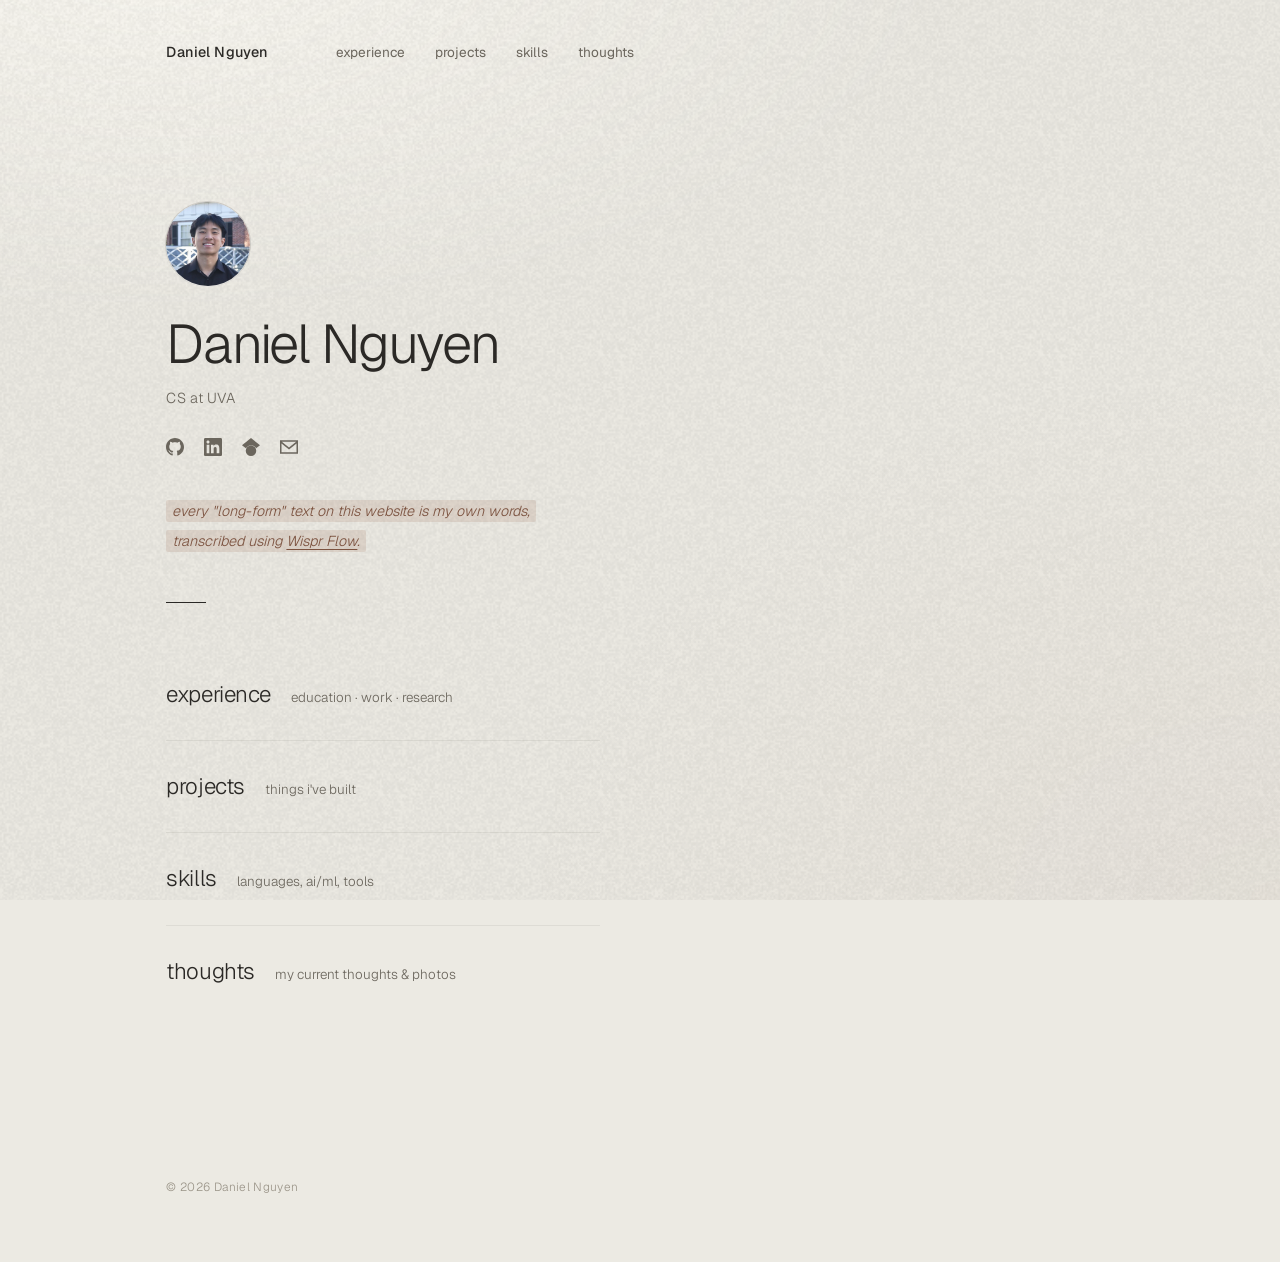
==== commit b0af7719: "Rebrand to wabi-sabi: sumi ink on washi paper, feather-light Geist A substantial minimalist rebrand " ====
--- a/index.html
+++ b/index.html
@@ -6,7 +6,7 @@
     <title>Daniel Nguyen</title>
     <link rel="preconnect" href="https://fonts.googleapis.com">
     <link rel="preconnect" href="https://fonts.gstatic.com" crossorigin>
-    <link href="https://fonts.googleapis.com/css2?family=Geist:wght@400;500;600;700&family=Geist+Mono:wght@400;500&display=swap" rel="stylesheet">
+    <link href="https://fonts.googleapis.com/css2?family=Geist:wght@300;400;500;600&display=swap" rel="stylesheet">
     <link rel="stylesheet" href="style.css">
 </head>
 <body>
--- a/style.css
+++ b/style.css
@@ -1,45 +1,37 @@
 /* ============================================================
-   Daniel Nguyen — design system
-   warm charcoal · Geist + Geist Mono · quiet periwinkle accent
+   Daniel Nguyen — 侘寂 / wabi-sabi
+   sumi ink on warm washi paper · feather-light Geist
+   kanso (simplicity) · ma (space) · fukinsei (asymmetry)
+   seijaku (stillness) · shibui (understatement)
    ============================================================ */
 :root {
-    /* surfaces / ink */
-    --bg: #242427;
-    --bg-2: #202023;
-    --ink: #f3f2ef;
-    --ink-soft: #cbcac5;
-    --muted: #8d8a84;
-    --faint: #64615b;
-
-    /* accent — used sparingly (arrows, active, focus, links) */
-    --accent: #a9c1f2;
-    --accent-dim: #8ba6df;
-    --accent-wash: rgba(169, 193, 242, 0.12);
-
-    /* lines / fills */
-    --line: rgba(255, 255, 255, 0.08);
-    --line-strong: rgba(255, 255, 255, 0.16);
-    --surface: rgba(255, 255, 255, 0.028);
-    --surface-hover: rgba(255, 255, 255, 0.055);
-    --glass: rgba(255, 255, 255, 0.055);
-    --glass-border: rgba(255, 255, 255, 0.12);
-    --hair: rgba(255, 255, 255, 0.09);
-
-    /* type */
+    /* washi paper + sumi ink */
+    --paper: #eceae3;
+    --paper-2: #e6e3da;
+    --ink: #2b2926;
+    --ink-soft: #514d46;
+    --muted: #6b665d;
+    --faint: #9a9488;
+
+    /* one quiet earth accent — used almost never (shibui) */
+    --clay: #9c6b52;
+    --clay-deep: #7c5340;
+    --clay-wash: rgba(156, 107, 82, 0.16);
+
+    /* hairwork */
+    --line: rgba(43, 41, 38, 0.14);
+    --line-soft: rgba(43, 41, 38, 0.07);
+
     --sans: 'Geist', -apple-system, BlinkMacSystemFont, 'Segoe UI', Helvetica, Arial, sans-serif;
-    --mono: 'Geist Mono', ui-monospace, 'SF Mono', 'JetBrains Mono', Menlo, monospace;
-
-    /* metrics */
-    --maxw: 820px;
-    --pad: 24px;
-    --radius: 22px;
-    --r-lg: 16px;
-    --r-md: 12px;
-    --r-sm: 9px;
-
-    /* motion — expo-out for that fluid, premium settle */
-    --ease: cubic-bezier(0.16, 1, 0.3, 1);
-    --dur: 0.35s;
+
+    /* asymmetric left gutter — content sits left, space breathes right (ma + fukinsei) */
+    --gutter: clamp(22px, 13vw, 210px);
+    --measure: 600px;
+    --radius: 4px;
+
+    /* stillness — slow, gentle, no bounce */
+    --ease: cubic-bezier(0.33, 0, 0.2, 1);
+    --slow: 0.9s;
 }
 
 * { margin: 0; padding: 0; box-sizing: border-box; }
@@ -48,18 +40,19 @@
 body {
     font-family: var(--sans);
     color: var(--ink-soft);
-    line-height: 1.6;
+    line-height: 1.75;
     font-size: 16px;
-    letter-spacing: -0.008em;
+    font-weight: 400;
+    letter-spacing: 0;
     -webkit-font-smoothing: antialiased;
     text-rendering: optimizeLegibility;
     min-height: 100vh;
-    background-color: var(--bg);
-}
-
-::selection { background: var(--accent); color: #17181c; }
-
-/* depth: a whisper of light up top, film grain over everything */
+    background-color: var(--paper);
+}
+
+::selection { background: var(--clay-wash); color: var(--ink); }
+
+/* patina: warm unevenness + paper tooth (wabi-sabi) */
 body::before {
     content: '';
     position: fixed;
@@ -67,8 +60,8 @@
     z-index: -2;
     pointer-events: none;
     background:
-        radial-gradient(120% 70% at 50% -8%, rgba(169, 193, 242, 0.06), transparent 55%),
-        linear-gradient(180deg, #26262a 0%, var(--bg) 34%, var(--bg-2) 100%);
+        radial-gradient(140% 90% at 12% -5%, rgba(255, 253, 247, 0.7), transparent 45%),
+        radial-gradient(120% 120% at 100% 100%, rgba(156, 107, 82, 0.05), transparent 50%);
 }
 body::after {
     content: '';
@@ -76,592 +69,448 @@
     inset: 0;
     z-index: -1;
     pointer-events: none;
-    opacity: 0.045;
+    opacity: 0.06;
+    mix-blend-mode: multiply;
     background-image: url('noise.png');
-    background-size: 128px 128px;
+    background-size: 220px 220px;
     background-repeat: repeat;
 }
 
 a { color: inherit; }
 :focus-visible {
-    outline: 2px solid var(--accent);
-    outline-offset: 3px;
-    border-radius: 3px;
-}
-
-/* Kindle-style highlight (Wispr Flow note) */
-.wispr { text-align: center; margin: 32px 0 2px; font-size: 0.88rem; line-height: 2.05; }
+    outline: 1.5px solid var(--clay);
+    outline-offset: 4px;
+    border-radius: 2px;
+}
+
+/* Kindle-style highlight (Wispr Flow note) — re-toned for paper */
+.wispr { text-align: left; margin: 40px 0 2px; font-size: 0.9rem; line-height: 2.1; font-weight: 300; }
 .hl {
-    background: #d3c4f0;
-    color: #261f3d;
+    background: var(--clay-wash);
+    color: var(--clay-deep);
     font-style: italic;
-    padding: 3px 7px;
-    border-radius: 3px;
+    padding: 2px 6px;
+    border-radius: 2px;
     box-decoration-break: clone;
     -webkit-box-decoration-break: clone;
 }
-.hl a { color: inherit; text-decoration: underline; text-underline-offset: 2px; text-decoration-thickness: 1px; white-space: nowrap; }
+.hl a { color: inherit; text-decoration: underline; text-underline-offset: 3px; text-decoration-thickness: 1px; white-space: nowrap; }
 .hl-blue {
-    background: #bcd0f4;
-    color: #1f2a48;
-    font-weight: 700;
-    padding: 3px 9px;
-    border-radius: 3px;
+    background: rgba(74, 90, 120, 0.14);
+    color: #3b4763;
+    font-weight: 500;
+    padding: 2px 8px;
+    border-radius: 2px;
     box-decoration-break: clone;
     -webkit-box-decoration-break: clone;
 }
 
-/* cursor spotlight */
-.cursor-glow {
-    position: fixed;
-    top: 0; left: 0;
-    width: 300px; height: 300px;
-    margin: -150px 0 0 -150px;
-    border-radius: 50%;
-    pointer-events: none;
-    z-index: -1;
-    background: radial-gradient(circle, rgba(169, 193, 242, 0.06), transparent 60%);
-    opacity: 0;
-    transition: opacity 0.6s ease;
-    will-change: transform;
-}
-@media (hover: none) { .cursor-glow { display: none; } }
-
-/* ---------- Top bar — sticky, frosted ---------- */
-.topbar {
-    position: sticky;
-    top: 0;
-    z-index: 50;
-    background: rgba(33, 32, 35, 0.55);
-    backdrop-filter: blur(14px) saturate(150%);
-    -webkit-backdrop-filter: blur(14px) saturate(150%);
-    border-bottom: 1px solid transparent;
-    transition: border-color var(--dur) var(--ease), background var(--dur) var(--ease);
-}
-.topbar.scrolled { border-bottom-color: var(--line); }
+/* cursor glow removed (kanso) */
+.cursor-glow { display: none; }
+
+/* ---------- Top bar — plain, quiet, left-clustered (fukinsei) ---------- */
+.topbar { background: transparent; }
 .topbar-inner {
-    max-width: 720px;
-    margin: 0 auto;
-    padding: 18px var(--pad);
+    max-width: 940px;
+    margin: 0;
+    padding: 40px var(--gutter) 0;
     display: flex;
-    justify-content: space-between;
-    align-items: center;
+    align-items: baseline;
+    gap: clamp(28px, 6vw, 68px);
 }
 .wordmark {
-    font-size: 0.92rem;
-    font-weight: 600;
-    letter-spacing: -0.02em;
+    font-size: 0.9rem;
+    font-weight: 500;
+    letter-spacing: 0.01em;
     color: var(--ink);
     text-decoration: none;
-    transition: opacity 0.2s var(--ease);
-}
-.wordmark:hover { opacity: 0.7; }
-.topbar nav { display: flex; gap: 26px; }
+    white-space: nowrap;
+    transition: opacity 0.4s var(--ease);
+}
+.wordmark:hover { opacity: 0.55; }
+.topbar nav { display: flex; gap: clamp(18px, 3vw, 30px); }
 .topbar nav a {
     position: relative;
     font-size: 0.85rem;
+    font-weight: 400;
     color: var(--muted);
     text-decoration: none;
-    padding: 4px 0;
-    transition: color 0.2s var(--ease);
+    padding-bottom: 2px;
+    transition: color 0.4s var(--ease);
 }
 .topbar nav a::after {
     content: '';
     position: absolute;
-    left: 0; right: 100%; bottom: -1px;
-    height: 1.5px;
-    background: var(--accent);
-    transition: right 0.3s var(--ease);
+    left: 0; bottom: 0;
+    width: 100%;
+    height: 1px;
+    background: currentColor;
+    transform: scaleX(0);
+    transform-origin: left;
+    transition: transform 0.5s var(--ease);
 }
 .topbar nav a:hover { color: var(--ink); }
-.topbar nav a:hover::after { right: 0; }
+.topbar nav a:hover::after { transform: scaleX(1); }
 .topbar nav a.active { color: var(--ink); }
-.topbar nav a.active::after { right: 0; background: var(--line-strong); }
-
-/* ---------- Page ---------- */
-.page { max-width: var(--maxw); margin: 0 auto; padding: 64px var(--pad) 48px; }
+.topbar nav a.active::after { transform: scaleX(1); background: var(--clay); }
+
+/* ---------- Page — left-offset column, generous ma ---------- */
+.page {
+    max-width: var(--measure);
+    margin: 0;
+    margin-left: var(--gutter);
+    padding: clamp(88px, 15vh, 150px) var(--gutter) 120px 0;
+}
+@media (max-width: 720px) { .page { padding-right: 22px; } }
 .panel { padding: 0; }
 
-/* ---------- Header (centered) ---------- */
-.head { text-align: center; margin-bottom: 16px; }
+/* ---------- Header — left aligned, asymmetric (fukinsei) ---------- */
+.head { text-align: left; margin-bottom: 20px; }
 .avatar {
-    width: 116px;
-    height: 116px;
+    width: 84px;
+    height: 84px;
     object-fit: cover;
     border-radius: 50%;
-    border: 1px solid var(--line-strong);
-    box-shadow: 0 20px 50px -18px rgba(0, 0, 0, 0.7), 0 0 0 6px rgba(255, 255, 255, 0.02);
+    filter: grayscale(0.15) contrast(0.98);
+    box-shadow: 0 1px 0 rgba(255, 255, 255, 0.5), 0 0 0 1px var(--line);
     display: block;
-    margin: 0 auto 22px;
-    transition: transform 0.5s var(--ease), box-shadow 0.5s var(--ease);
-}
-.avatar:hover { transform: translateY(-2px); box-shadow: 0 26px 60px -18px rgba(0, 0, 0, 0.75), 0 0 0 6px var(--accent-wash); }
-.head h1 { font-size: 2.05rem; font-weight: 600; letter-spacing: -0.035em; color: var(--ink); line-height: 1.08; }
+    margin: 0 0 30px;
+    transition: filter 0.7s var(--ease);
+}
+.avatar:hover { filter: grayscale(0); }
+.head h1 {
+    font-size: clamp(2.3rem, 6vw, 3.4rem);
+    font-weight: 300;
+    letter-spacing: -0.035em;
+    color: var(--ink);
+    line-height: 1.04;
+}
 .head .tag {
-    font-family: var(--mono);
-    font-size: 0.78rem;
+    font-size: 0.9rem;
+    font-weight: 300;
     color: var(--muted);
-    margin-top: 10px;
-    letter-spacing: -0.01em;
-}
-.social { display: flex; justify-content: center; gap: 8px; margin-top: 20px; }
-.social a {
-    display: inline-flex;
-    align-items: center;
-    justify-content: center;
-    width: 38px; height: 38px;
-    border-radius: var(--r-sm);
-    border: 1px solid transparent;
-    transition: background 0.2s var(--ease), border-color 0.2s var(--ease), transform 0.2s var(--ease);
-}
-.social a svg { width: 19px; height: 19px; fill: var(--muted); transition: fill 0.2s var(--ease); }
-.social a:hover { background: var(--surface-hover); border-color: var(--line); transform: translateY(-2px); }
-.social a:hover svg { fill: var(--ink); }
-
-.divider { height: 1px; background: var(--line); margin: 30px 0; border: 0; }
-
-/* ---------- Homepage hub: numbered section links ---------- */
-.panel { counter-reset: sxn; }
+    margin-top: 14px;
+    letter-spacing: 0.01em;
+}
+.social { display: flex; justify-content: flex-start; gap: 20px; margin-top: 26px; }
+.social a { display: inline-flex; }
+.social a svg { width: 18px; height: 18px; fill: var(--muted); transition: fill 0.4s var(--ease), transform 0.5s var(--ease); }
+.social a:hover svg { fill: var(--clay); transform: translateY(-2px); }
+
+/* short, off-center rule — imperfect, asymmetric (fukinsei/shibui) */
+.divider { width: 40px; height: 1px; background: var(--ink); opacity: 0.24; margin: 46px 0; border: 0; }
+
+/* ---------- Homepage hub — quiet list, deep breathing room (ma) ---------- */
 .sxn {
-    position: relative;
     display: flex;
     align-items: baseline;
-    gap: 16px;
-    padding: 20px 18px 20px 16px;
-    margin: 0 -18px;
-    border-radius: var(--r-md);
+    gap: 20px;
+    padding: 26px 0;
+    border-top: 1px solid var(--line-soft);
     text-decoration: none;
     color: inherit;
-    transition: background 0.25s var(--ease), transform 0.25s var(--ease);
-}
-.sxn + .sxn { box-shadow: 0 -1px 0 var(--line); }
-.sxn::before {
-    counter-increment: sxn;
-    content: counter(sxn, decimal-leading-zero);
-    font-family: var(--mono);
-    font-size: 0.72rem;
-    color: var(--faint);
-    padding-top: 4px;
-    transition: color 0.25s var(--ease);
-}
+    transition: padding-left 0.55s var(--ease);
+}
+.sxn:first-of-type { border-top: 0; }
+.sxn:hover { padding-left: 8px; }
 .sxn-title {
-    font-size: 1.12rem;
-    font-weight: 600;
+    position: relative;
+    font-size: 1.4rem;
+    font-weight: 300;
     letter-spacing: -0.02em;
     color: var(--ink);
 }
-.sxn-desc { font-family: var(--mono); font-size: 0.76rem; color: var(--muted); letter-spacing: -0.01em; }
-.sxn-arrow {
-    margin-left: auto;
-    align-self: center;
-    color: var(--faint);
-    transition: transform 0.25s var(--ease), color 0.25s var(--ease);
-}
-.sxn:hover { background: var(--surface-hover); }
-.sxn:hover::before { color: var(--accent); }
-.sxn:hover .sxn-arrow { transform: translateX(4px); color: var(--accent); }
+.sxn-title::after {
+    content: '';
+    position: absolute;
+    left: 0; bottom: -3px;
+    width: 100%;
+    height: 1px;
+    background: var(--clay);
+    transform: scaleX(0);
+    transform-origin: left;
+    transition: transform 0.55s var(--ease);
+}
+.sxn:hover .sxn-title::after { transform: scaleX(1); }
+.sxn-desc { font-size: 0.84rem; font-weight: 300; color: var(--muted); }
+.sxn-arrow { display: none; } /* kanso — remove ornament */
 
 /* ---------- Two-column body ---------- */
-.cols { display: grid; grid-template-columns: 1fr 1fr; gap: 4px 52px; align-items: start; }
+.cols { display: grid; grid-template-columns: 1fr 1fr; gap: 4px 56px; align-items: start; }
 .col { min-width: 0; }
 
 /* ---------- Blocks (left-aligned list) ---------- */
-.block { margin-bottom: 34px; }
+.block { margin-bottom: 56px; }
 .col .block:last-child { margin-bottom: 0; }
 .block-label {
-    font-family: var(--mono);
-    font-size: 0.68rem;
-    letter-spacing: 0.16em;
-    text-transform: uppercase;
+    font-size: 0.72rem;
+    letter-spacing: 0.24em;
+    text-transform: lowercase;
     color: var(--faint);
-    font-weight: 500;
-    margin-bottom: 14px;
-    padding-bottom: 10px;
-    border-bottom: 1px solid var(--line);
+    font-weight: 400;
+    margin-bottom: 22px;
 }
 .entry {
     display: flex;
     justify-content: space-between;
     align-items: baseline;
-    gap: 20px;
-    padding: 8px 0;
+    gap: 24px;
+    padding: 10px 0;
     text-decoration: none;
     color: inherit;
-    transition: opacity 0.2s var(--ease);
-}
-a.entry:hover { opacity: 0.62; }
-.e-main { min-width: 0; font-size: 0.95rem; line-height: 1.5; }
-.entry .org { color: var(--ink); font-weight: 600; }
-.entry .role { color: var(--muted); }
+    transition: opacity 0.4s var(--ease);
+}
+a.entry:hover { opacity: 0.55; }
+.e-main { min-width: 0; font-size: 0.98rem; font-weight: 400; line-height: 1.55; }
+.entry .org { color: var(--ink); font-weight: 500; }
+.entry .role { color: var(--muted); font-weight: 300; }
 .entry .role::before { content: "  ·  "; color: var(--faint); }
 .entry .yr, .entry .stack {
     flex-shrink: 0;
     white-space: nowrap;
-    font-family: var(--mono);
-    font-size: 0.75rem;
+    font-size: 0.8rem;
+    font-weight: 300;
     color: var(--faint);
-    letter-spacing: -0.02em;
-}
-
-/* inline link inside an entry */
+    letter-spacing: 0.01em;
+}
+
+/* inline link — thin ink underline, clay on hover (shibui) */
 .lnk {
     color: inherit;
     text-decoration: none;
-    border-bottom: 1px solid var(--line-strong);
-    transition: border-color 0.2s var(--ease), color 0.2s var(--ease);
-}
-.lnk:hover { border-color: var(--accent); color: var(--ink); }
+    border-bottom: 1px solid var(--line);
+    transition: border-color 0.4s var(--ease);
+}
+.lnk:hover { border-color: var(--clay); }
 
 /* projects list */
 .proj-item {
-    position: relative;
     display: block;
     text-decoration: none;
     color: inherit;
-    padding: 20px 18px;
-    margin: 0 -18px;
-    border-radius: var(--r-md);
-    transition: background 0.25s var(--ease);
-}
-.proj-item + .proj-item { box-shadow: 0 -1px 0 var(--line); }
-.proj-item:hover { background: var(--surface-hover); }
+    padding: 24px 0;
+    border-top: 1px solid var(--line-soft);
+    transition: padding-left 0.55s var(--ease);
+}
+.proj-item:first-of-type { border-top: 0; }
+.proj-item:hover { padding-left: 8px; }
 .proj-name {
-    font-size: 1.04rem;
-    font-weight: 600;
-    letter-spacing: -0.02em;
+    font-size: 1.15rem;
+    font-weight: 300;
+    letter-spacing: -0.015em;
     color: var(--ink);
-    margin-bottom: 12px;
+    margin-bottom: 14px;
     display: flex;
     align-items: center;
 }
 .gh-icon {
-    width: 15px; height: 15px;
+    width: 14px; height: 14px;
     fill: var(--faint);
-    margin-left: 9px;
+    margin-left: 12px;
     flex-shrink: 0;
-    transition: fill 0.2s var(--ease), transform 0.2s var(--ease);
-}
-.proj-item:hover .gh-icon { fill: var(--accent); transform: translate(2px, -2px); }
-.proj-item .tags span {
-    font-family: var(--mono);
-    font-size: 0.74rem;
-    letter-spacing: -0.02em;
-    color: var(--ink-soft);
-    background: var(--surface);
-    border: 1px solid var(--line);
-    border-radius: var(--r-sm);
-    padding: 4px 10px;
-    transition: border-color 0.2s var(--ease), background 0.2s var(--ease);
-}
-.proj-item:hover .tags span { border-color: var(--line-strong); background: rgba(255, 255, 255, 0.07); }
+    transition: fill 0.4s var(--ease);
+}
+.proj-item:hover .gh-icon { fill: var(--clay); }
+
+/* tags — borderless, middot-separated (kanso/shibui) */
+.tags { display: flex; flex-wrap: wrap; align-items: baseline; }
+.tags span {
+    font-size: 0.85rem;
+    font-weight: 300;
+    color: var(--muted);
+    letter-spacing: 0.01em;
+}
+.tags span:not(:first-child)::before {
+    content: '·';
+    color: var(--faint);
+    margin: 0 11px;
+}
 
 /* publications */
-.pub { margin-bottom: 18px; max-width: 62ch; }
+.pub { margin-bottom: 24px; max-width: 60ch; }
 .pub:last-child { margin-bottom: 0; }
-.pub-title { font-size: 0.96rem; font-weight: 500; color: var(--ink); line-height: 1.55; }
+.pub-title { font-size: 1rem; font-weight: 400; color: var(--ink); line-height: 1.6; }
 a.pub-title {
     text-decoration: none;
-    border-bottom: 1px solid var(--line-strong);
+    border-bottom: 1px solid var(--line);
     padding-bottom: 1px;
-    transition: border-color 0.2s var(--ease);
-}
-a.pub-title:hover { border-color: var(--accent); }
-.pub-meta { font-family: var(--mono); font-size: 0.74rem; color: var(--faint); margin-top: 6px; letter-spacing: -0.01em; }
-
-/* ---------- Skills (chips) ---------- */
-.skill-line { display: flex; gap: 16px; align-items: baseline; padding: 12px 0; }
-.skill-line + .skill-line { box-shadow: 0 -1px 0 var(--line); }
+    transition: border-color 0.4s var(--ease);
+}
+a.pub-title:hover { border-color: var(--clay); }
+.pub-meta { font-size: 0.78rem; font-weight: 300; color: var(--faint); margin-top: 8px; letter-spacing: 0.02em; }
+
+/* ---------- Skills ---------- */
+.skill-line { display: flex; gap: 24px; align-items: baseline; padding: 16px 0; border-top: 1px solid var(--line-soft); }
+.skill-line:first-of-type { border-top: 0; }
 .skill-k {
     flex-shrink: 0;
-    width: 82px;
-    font-family: var(--mono);
+    width: 92px;
+    font-size: 0.76rem;
+    font-weight: 300;
+    color: var(--faint);
+    text-transform: lowercase;
+    letter-spacing: 0.04em;
+    padding-top: 3px;
+}
+
+/* coursework — airy two columns, no bullets (ma/kanso) */
+.coursework { margin-top: 60px; }
+.course-label {
     font-size: 0.72rem;
-    color: var(--muted);
+    letter-spacing: 0.24em;
     text-transform: lowercase;
-    letter-spacing: -0.01em;
-    padding-top: 5px;
-}
-.tags { display: flex; flex-wrap: wrap; gap: 7px; }
-.tags span {
-    font-family: var(--mono);
-    font-size: 0.76rem;
-    letter-spacing: -0.02em;
-    color: var(--ink-soft);
-    background: var(--surface);
-    border: 1px solid var(--line);
-    border-radius: var(--r-sm);
-    padding: 4px 10px;
-    transition: border-color 0.2s var(--ease), color 0.2s var(--ease), background 0.2s var(--ease);
-}
-.tags span:hover { border-color: var(--line-strong); color: var(--ink); background: var(--surface-hover); }
-
-/* coursework */
-.coursework { margin-top: 40px; }
-.course-label {
-    font-family: var(--mono);
-    font-size: 0.68rem;
-    letter-spacing: 0.16em;
-    text-transform: uppercase;
-    font-weight: 500;
+    font-weight: 400;
     color: var(--faint);
-    padding-bottom: 10px;
-    border-bottom: 1px solid var(--line);
     display: block;
+    margin-bottom: 8px;
 }
 .course-list {
-    margin-top: 18px;
+    margin-top: 20px;
     list-style: none;
     padding: 0;
     display: grid;
     grid-template-columns: 1fr 1fr;
-    gap: 2px 40px;
-}
-.course-list li {
-    font-size: 0.9rem;
-    line-height: 1.4;
-    color: var(--muted);
-    padding: 7px 0;
-    padding-left: 18px;
-    position: relative;
-}
-.course-list li::before {
-    content: '';
-    position: absolute;
-    left: 0; top: 0.85em;
-    width: 5px; height: 5px;
-    border-radius: 50%;
-    background: var(--faint);
-}
+    gap: 2px 48px;
+}
+.course-list li { font-size: 0.92rem; font-weight: 300; line-height: 1.5; color: var(--muted); padding: 8px 0; }
 @media (max-width: 540px) { .course-list { grid-template-columns: 1fr; } }
 
 .mail {
     font-size: 0.95rem;
     color: var(--ink);
     text-decoration: none;
-    border-bottom: 1px solid var(--line-strong);
-    transition: border-color 0.2s var(--ease);
-}
-.mail:hover { border-color: var(--accent); }
-
-/* ---------- Minimal centered stage ---------- */
-.stage {
-    min-height: 100vh;
-    display: flex;
-    flex-direction: column;
-    align-items: center;
-    justify-content: center;
-    text-align: center;
-    padding: 64px 24px;
-}
+    border-bottom: 1px solid var(--line);
+    transition: border-color 0.4s var(--ease);
+}
+.mail:hover { border-color: var(--clay); }
+
+/* ---------- Minimal centered stage (unused legacy, kept safe) ---------- */
+.stage { min-height: 100vh; display: flex; flex-direction: column; align-items: flex-start; justify-content: center; text-align: left; padding: 64px var(--gutter); }
 .stage .avatar { margin: 0 0 24px; }
-.stage h1 { font-size: 2rem; font-weight: 600; letter-spacing: -0.03em; color: var(--ink); }
-.stage .tag { font-size: 0.88rem; color: var(--muted); margin-top: 8px; }
-.nav-min { display: flex; flex-wrap: wrap; justify-content: center; gap: 24px; margin-top: 30px; }
-.nav-min a, .nav-min button {
-    font-family: inherit;
-    font-size: 0.92rem;
-    color: var(--muted);
-    background: none;
-    border: none;
-    padding: 0;
-    cursor: pointer;
-    text-decoration: none;
-    transition: color 0.2s var(--ease);
-}
+.stage h1 { font-size: 2.2rem; font-weight: 300; letter-spacing: -0.03em; color: var(--ink); }
+.stage .tag { font-size: 0.9rem; color: var(--muted); margin-top: 10px; }
+.nav-min { display: flex; flex-wrap: wrap; gap: 24px; margin-top: 30px; }
+.nav-min a, .nav-min button { font-family: inherit; font-size: 0.92rem; color: var(--muted); background: none; border: none; padding: 0; cursor: pointer; text-decoration: none; transition: color 0.4s var(--ease); }
 .nav-min a:hover, .nav-min button:hover { color: var(--ink); }
 .stage .social { margin-top: 28px; }
 
-/* ---------- Action pills ---------- */
-.actions { display: flex; flex-wrap: wrap; justify-content: center; gap: 10px; margin-top: 28px; }
-.action-btn {
-    font-family: inherit;
-    font-size: 0.88rem;
-    color: var(--ink-soft);
-    background: var(--glass);
-    border: 1px solid var(--glass-border);
-    border-radius: 11px;
-    padding: 11px 20px;
-    cursor: pointer;
-    transition: color 0.2s var(--ease), background 0.2s var(--ease), border-color 0.2s var(--ease), transform 0.2s var(--ease);
-}
-.action-btn:hover {
-    color: var(--ink);
-    background: var(--surface-hover);
-    border-color: var(--line-strong);
-    transform: translateY(-1px);
-}
-
-/* ---------- Modal ---------- */
-.modal-overlay {
-    position: fixed;
-    inset: 0;
-    z-index: 100;
-    display: flex;
-    align-items: center;
-    justify-content: center;
-    padding: 24px;
-    background: rgba(6, 6, 9, 0.62);
-    backdrop-filter: blur(7px);
-    -webkit-backdrop-filter: blur(7px);
-    opacity: 0;
-    pointer-events: none;
-    transition: opacity 0.22s var(--ease);
-}
+/* ---------- Action pills / modal (legacy, re-toned) ---------- */
+.actions { display: flex; flex-wrap: wrap; gap: 12px; margin-top: 28px; }
+.action-btn { font-family: inherit; font-size: 0.88rem; font-weight: 300; color: var(--ink); background: transparent; border: 1px solid var(--line); border-radius: var(--radius); padding: 11px 22px; cursor: pointer; transition: border-color 0.4s var(--ease); }
+.action-btn:hover { border-color: var(--ink); }
+.modal-overlay { position: fixed; inset: 0; z-index: 100; display: flex; align-items: center; justify-content: center; padding: 24px; background: rgba(43, 41, 38, 0.32); backdrop-filter: blur(3px); -webkit-backdrop-filter: blur(3px); opacity: 0; pointer-events: none; transition: opacity 0.4s var(--ease); }
 .modal-overlay.open { opacity: 1; pointer-events: auto; }
-.modal {
-    position: relative;
-    width: 100%;
-    max-width: 520px;
-    max-height: 82vh;
-    overflow-y: auto;
-    background: rgba(20, 21, 26, 0.92);
-    backdrop-filter: blur(26px) saturate(170%);
-    -webkit-backdrop-filter: blur(26px) saturate(170%);
-    border: 1px solid var(--glass-border);
-    border-radius: 22px;
-    padding: 36px 34px;
-    box-shadow: 0 30px 80px -20px rgba(0, 0, 0, 0.7);
-    transform: translateY(10px) scale(0.985);
-    transition: transform 0.22s var(--ease);
-}
+.modal { position: relative; width: 100%; max-width: 520px; max-height: 82vh; overflow-y: auto; background: var(--paper); border: 1px solid var(--line); border-radius: 6px; padding: 40px 36px; box-shadow: 0 40px 90px -30px rgba(43, 41, 38, 0.4); transform: translateY(10px); transition: transform 0.4s var(--ease); }
 .modal-overlay.open .modal { transform: none; }
-.modal-title { font-family: var(--mono); font-size: 0.7rem; letter-spacing: 0.16em; text-transform: uppercase; color: var(--faint); font-weight: 500; margin-bottom: 24px; }
-.modal-close {
-    position: absolute;
-    top: 18px; right: 18px;
-    width: 30px; height: 30px;
-    display: flex;
-    align-items: center;
-    justify-content: center;
-    background: var(--glass);
-    border: 1px solid var(--glass-border);
-    border-radius: 9px;
-    color: var(--muted);
-    font-size: 1.15rem;
-    line-height: 1;
-    cursor: pointer;
-    transition: color 0.2s var(--ease), background 0.2s var(--ease);
-}
-.modal-close:hover { color: var(--ink); background: rgba(255, 255, 255, 0.12); }
+.modal-title { font-size: 0.72rem; letter-spacing: 0.24em; text-transform: lowercase; color: var(--faint); font-weight: 400; margin-bottom: 24px; }
+.modal-close { position: absolute; top: 20px; right: 20px; width: 30px; height: 30px; display: flex; align-items: center; justify-content: center; background: none; border: 1px solid var(--line); border-radius: 50%; color: var(--muted); font-size: 1.1rem; line-height: 1; cursor: pointer; transition: color 0.4s var(--ease), border-color 0.4s var(--ease); }
+.modal-close:hover { color: var(--ink); border-color: var(--ink); }
 
 /* ---------- Blog ---------- */
-.about-text { font-size: 1.4rem; font-weight: 600; letter-spacing: -0.02em; color: var(--ink); line-height: 1.3; }
-.about-sub { font-size: 0.98rem; color: var(--muted); margin-top: 12px; }
+.about-text { font-size: 1.5rem; font-weight: 300; letter-spacing: -0.02em; color: var(--ink); line-height: 1.4; }
+.about-sub { font-size: 1rem; font-weight: 300; color: var(--muted); margin-top: 14px; }
 .post {
-    position: relative;
     display: block;
     text-decoration: none;
     color: inherit;
-    padding: 20px 18px;
-    margin: 0 -18px;
-    border-radius: var(--r-md);
-    transition: background 0.25s var(--ease);
-}
-.post + .post { box-shadow: 0 -1px 0 var(--line); }
-.post:hover { background: var(--surface-hover); }
-.post .date { font-family: var(--mono); font-size: 0.72rem; color: var(--faint); margin-bottom: 7px; text-transform: lowercase; letter-spacing: -0.01em; }
-.post .title { font-size: 1.14rem; font-weight: 600; letter-spacing: -0.02em; color: var(--ink); transition: color 0.2s var(--ease); }
-.post:hover .title { color: var(--accent); }
-.empty { font-size: 0.92rem; color: var(--muted); text-align: center; padding: 8px 0; }
+    padding: 28px 0;
+    border-top: 1px solid var(--line-soft);
+    transition: padding-left 0.55s var(--ease);
+}
+.post:first-of-type { border-top: 0; }
+.post:hover { padding-left: 8px; }
+.post .date { font-size: 0.76rem; font-weight: 300; color: var(--faint); margin-bottom: 9px; text-transform: lowercase; letter-spacing: 0.03em; }
+.post .title { font-size: 1.35rem; font-weight: 300; letter-spacing: -0.02em; color: var(--ink); transition: color 0.4s var(--ease); }
+.post:hover .title { color: var(--clay-deep); }
+.empty { font-size: 0.92rem; color: var(--muted); padding: 8px 0; }
 
 /* ---------- Journal entry ---------- */
 .entry-head { margin-bottom: 56px; }
-.entry-head .date { font-family: var(--mono); font-size: 0.76rem; color: var(--faint); text-transform: lowercase; letter-spacing: 0.02em; margin-bottom: 12px; }
-.entry-head h1 { font-size: clamp(2rem, 5vw, 2.8rem); font-weight: 600; letter-spacing: -0.035em; color: var(--ink); line-height: 1.05; }
+.entry-head .date { font-size: 0.78rem; font-weight: 300; color: var(--faint); text-transform: lowercase; letter-spacing: 0.04em; margin-bottom: 14px; }
+.entry-head h1 { font-size: clamp(2rem, 5vw, 2.9rem); font-weight: 300; letter-spacing: -0.035em; color: var(--ink); line-height: 1.05; }
 .entry-back {
     display: inline-block;
-    margin-bottom: 28px;
-    font-family: var(--mono);
-    font-size: 0.78rem;
+    margin-bottom: 32px;
+    font-size: 0.82rem;
+    font-weight: 300;
     color: var(--muted);
     text-decoration: none;
-    transition: color 0.2s var(--ease), transform 0.2s var(--ease);
-}
-.entry-back:hover { color: var(--ink); transform: translateX(-3px); }
-
-/* title block overlaid on the main photo */
+    transition: color 0.4s var(--ease), transform 0.5s var(--ease);
+}
+.entry-back:hover { color: var(--ink); transform: translateX(-4px); }
+
 .ph.feature { position: relative; }
 .feature-overlay {
     position: absolute;
     left: 0; right: 0; top: 0;
     padding: 22px 26px 34px;
     text-align: left;
-    background: linear-gradient(to bottom, rgba(0,0,0,0.8), rgba(0,0,0,0.34) 50%, transparent);
+    background: linear-gradient(to bottom, rgba(0,0,0,0.72), rgba(0,0,0,0.28) 50%, transparent);
     pointer-events: none;
 }
 .feature-overlay .entry-back { display: inline-block; margin-bottom: 12px; font-size: 0.82rem; color: rgba(255,255,255,0.85); pointer-events: auto; }
 .feature-overlay .entry-back:hover { color: #fff; }
 .feature-overlay .date { font-size: 0.75rem; color: rgba(255,255,255,0.82); text-transform: lowercase; letter-spacing: 0.05em; margin-bottom: 4px; }
-.feature-overlay h1 { font-size: clamp(1.7rem, 3.6vw, 2.4rem); font-weight: 600; letter-spacing: -0.03em; line-height: 1.05; color: #fff; margin: 0; }
-
-/* photo essay — photo cluster left, text right */
-.entry-main { padding: 56px 0 96px; }
-.entry-col { max-width: 1120px; margin: 0 auto; padding: 0 36px; }
+.feature-overlay h1 { font-size: clamp(1.7rem, 3.6vw, 2.4rem); font-weight: 300; letter-spacing: -0.03em; line-height: 1.05; color: #fff; margin: 0; }
+
+.entry-main { padding: 40px 0 96px; }
+.entry-col { max-width: 1120px; margin: 0 auto; padding: 0 var(--gutter); }
 .entry-body {
     max-width: 1120px;
-    margin: 40px auto 0;
-    padding: 0 36px;
+    margin: 48px auto 0;
+    padding: 0 var(--gutter);
     display: grid;
     grid-template-columns: 1.35fr 1fr;
-    gap: 44px;
+    gap: 56px;
     align-items: start;
 }
 
 .ph {
     margin: 0;
-    border-radius: var(--r-md);
+    border-radius: var(--radius);
     overflow: hidden;
-    background: var(--surface);
-    border: 1px solid var(--line);
+    background: var(--paper-2);
+    box-shadow: 0 0 0 1px var(--line);
     cursor: zoom-in;
 }
-.ph img { width: 100%; height: 100%; object-fit: cover; display: block; transition: opacity 0.3s var(--ease), transform 0.5s var(--ease); }
-.ph:hover img { opacity: 0.92; transform: scale(1.02); }
+.ph img { width: 100%; height: 100%; object-fit: cover; display: block; transition: opacity 0.6s var(--ease), transform 0.9s var(--ease); }
+.ph:hover img { opacity: 0.94; transform: scale(1.015); }
 .ph.feature { aspect-ratio: 3 / 2; }
 .ph.feature img { object-position: center 42%; }
 
-/* photos pin on the left while the text scrolls */
-.photos { position: sticky; top: 88px; align-self: start; }
-.photo-row { display: grid; grid-template-columns: 1fr 1.4fr 1fr; gap: 8px; height: 250px; margin-top: 8px; }
+.photos { position: sticky; top: 40px; align-self: start; }
+.photo-row { display: grid; grid-template-columns: 1fr 1.4fr 1fr; gap: 10px; height: 250px; margin-top: 10px; }
 .photo-row .ph { height: 100%; }
 .photo-row .ph img { object-position: center 28%; }
 .photo-row .ph:nth-child(2) img { object-position: center 48%; }
 
-.text-col { display: flex; flex-direction: column; gap: 18px; }
-.text-col p { font-size: 1.05rem; line-height: 1.8; color: var(--ink-soft); margin: 0; max-width: 68ch; }
-.text-col strong { color: var(--ink); font-weight: 700; }
-.note p { font-size: 1.02rem; line-height: 1.72; color: var(--ink-soft); }
-.note.empty {
-    border: 1px dashed var(--line);
-    border-radius: var(--r-md);
-    padding: 24px 26px;
-    color: var(--faint);
-    font-style: italic;
-    font-size: 0.9rem;
-}
+.text-col { display: flex; flex-direction: column; gap: 22px; }
+.text-col p { font-size: 1.06rem; font-weight: 300; line-height: 1.95; color: var(--ink-soft); margin: 0; max-width: 66ch; }
+.text-col strong { color: var(--ink); font-weight: 600; }
+.note p { font-size: 1.02rem; font-weight: 300; line-height: 1.9; color: var(--ink-soft); }
+.note.empty { border: 1px dashed var(--line); border-radius: var(--radius); padding: 26px 28px; color: var(--faint); font-style: italic; font-size: 0.9rem; }
 
 @media (max-width: 720px) {
     .entry-col, .entry-body { padding: 0 22px; }
-    .entry-body { grid-template-columns: 1fr; gap: 22px; }
+    .entry-body { grid-template-columns: 1fr; gap: 24px; }
     .photos { position: static; }
     .photo-row { height: 32vw; max-height: 210px; }
 }
 
-/* entry page — fixed viewport, only the writing scrolls (desktop) */
 @media (min-width: 721px) and (min-height: 600px) and (hover: hover) and (pointer: fine) {
     body.entry-page { height: 100vh; overflow: hidden; display: flex; flex-direction: column; }
     .entry-page .topbar { flex-shrink: 0; }
-    .entry-page .entry-main { flex: 1; min-height: 0; display: flex; flex-direction: column; padding: 14px 0; }
+    .entry-page .entry-main { flex: 1; min-height: 0; display: flex; flex-direction: column; padding: 20px 0; }
     .entry-page .entry-col { flex-shrink: 0; width: 100%; }
     .entry-page .entry-head { margin-bottom: 0; }
-    .entry-page .entry-body { flex: 0 0 auto; width: 100%; height: clamp(360px, calc(100vh - 290px), 640px); margin: 20px auto 0; align-items: stretch; min-height: 0; }
-    .entry-page .photos { position: static; height: 100%; display: flex; flex-direction: column; gap: 8px; min-height: 0; overflow: hidden; }
+    .entry-page .entry-body { flex: 0 0 auto; width: 100%; height: clamp(360px, calc(100vh - 300px), 640px); margin: 24px auto 0; align-items: stretch; min-height: 0; }
+    .entry-page .photos { position: static; height: 100%; display: flex; flex-direction: column; gap: 10px; min-height: 0; overflow: hidden; }
     .entry-page .ph.feature { flex: 0 0 auto; min-height: 0; aspect-ratio: 3 / 2; }
     .entry-page .photo-row { flex: 1 1 auto; min-height: 0; height: auto; margin-top: 0; }
-    .entry-page .text-col { height: 100%; overflow-y: auto; padding-right: 14px; }
+    .entry-page .text-col { height: 100%; overflow-y: auto; padding-right: 16px; }
     .entry-page footer { display: none; }
-    .entry-page .text-col::-webkit-scrollbar { width: 6px; }
-    .entry-page .text-col::-webkit-scrollbar-thumb { background: var(--line-strong); border-radius: 3px; }
+    .entry-page .text-col::-webkit-scrollbar { width: 5px; }
+    .entry-page .text-col::-webkit-scrollbar-thumb { background: var(--line); border-radius: 3px; }
     .entry-page .text-col::-webkit-scrollbar-track { background: transparent; }
 }
 
@@ -672,45 +521,44 @@
     position: fixed;
     inset: 0;
     z-index: 1000;
-    background: rgba(8, 8, 10, 0.94);
+    background: rgba(236, 234, 227, 0.94);
     backdrop-filter: blur(6px);
     -webkit-backdrop-filter: blur(6px);
     display: flex;
     align-items: center;
     justify-content: center;
-    padding: 24px;
+    padding: 32px;
     cursor: zoom-out;
     opacity: 0;
     pointer-events: none;
-    transition: opacity 0.25s var(--ease);
+    transition: opacity 0.5s var(--ease);
 }
 .lightbox.open { opacity: 1; pointer-events: auto; }
 .lightbox img {
-    max-width: 94vw;
-    max-height: 92vh;
+    max-width: 92vw;
+    max-height: 90vh;
     object-fit: contain;
-    border-radius: var(--r-md);
-    box-shadow: 0 30px 90px rgba(0, 0, 0, 0.6);
-    transform: scale(0.97);
-    transition: transform 0.3s var(--ease);
+    border-radius: var(--radius);
+    box-shadow: 0 40px 100px -30px rgba(43, 41, 38, 0.5);
+    transform: scale(0.98);
+    transition: transform 0.5s var(--ease);
 }
 .lightbox.open img { transform: scale(1); }
 
 /* ---------- Footer ---------- */
-footer { max-width: var(--maxw); margin: 0 auto; padding: 24px var(--pad) 56px; text-align: center; }
-.footer-inner { font-family: var(--mono); font-size: 0.72rem; color: var(--faint); letter-spacing: -0.01em; }
-
-/* ---------- Motion — staggered reveal ---------- */
-.reveal { opacity: 0; transform: translateY(10px); transition: opacity 0.6s var(--ease), transform 0.6s var(--ease); }
+footer { max-width: var(--measure); margin: 0; margin-left: var(--gutter); padding: 40px var(--gutter) 64px 0; text-align: left; }
+.footer-inner { font-size: 0.74rem; font-weight: 300; color: var(--faint); letter-spacing: 0.03em; }
+
+/* ---------- Motion — a single quiet settle (seijaku) ---------- */
+.reveal { opacity: 0; transform: translateY(10px); transition: opacity var(--slow) var(--ease), transform var(--slow) var(--ease); }
 .reveal.in { opacity: 1; transform: none; }
 
-/* children settle in sequence once the panel reveals */
 .reveal .head,
 .reveal .divider,
 .reveal :is(.sxn, .proj-item, .skill-line, .post, .block, .pub, .coursework) {
     opacity: 0;
     transform: translateY(12px);
-    transition: opacity 0.55s var(--ease), transform 0.55s var(--ease);
+    transition: opacity var(--slow) var(--ease), transform var(--slow) var(--ease);
 }
 .reveal.in .head,
 .reveal.in .divider,
@@ -718,14 +566,14 @@
     opacity: 1;
     transform: none;
 }
-.reveal.in .head { transition-delay: 0.02s; }
-.reveal.in .divider { transition-delay: 0.08s; }
-.reveal.in :is(.sxn, .proj-item, .skill-line, .post, .block, .pub):nth-of-type(1) { transition-delay: 0.10s; }
-.reveal.in :is(.sxn, .proj-item, .skill-line, .post, .block, .pub):nth-of-type(2) { transition-delay: 0.16s; }
-.reveal.in :is(.sxn, .proj-item, .skill-line, .post, .block, .pub):nth-of-type(3) { transition-delay: 0.22s; }
-.reveal.in :is(.sxn, .proj-item, .skill-line, .post, .block, .pub):nth-of-type(4) { transition-delay: 0.28s; }
-.reveal.in :is(.sxn, .proj-item, .skill-line, .post, .block, .pub):nth-of-type(5) { transition-delay: 0.34s; }
-.reveal.in :is(.sxn, .proj-item, .skill-line, .post, .block, .pub):nth-of-type(6) { transition-delay: 0.40s; }
+.reveal.in .head { transition-delay: 0.05s; }
+.reveal.in .divider { transition-delay: 0.14s; }
+.reveal.in :is(.sxn, .proj-item, .skill-line, .post, .block, .pub):nth-of-type(1) { transition-delay: 0.18s; }
+.reveal.in :is(.sxn, .proj-item, .skill-line, .post, .block, .pub):nth-of-type(2) { transition-delay: 0.28s; }
+.reveal.in :is(.sxn, .proj-item, .skill-line, .post, .block, .pub):nth-of-type(3) { transition-delay: 0.38s; }
+.reveal.in :is(.sxn, .proj-item, .skill-line, .post, .block, .pub):nth-of-type(4) { transition-delay: 0.48s; }
+.reveal.in :is(.sxn, .proj-item, .skill-line, .post, .block, .pub):nth-of-type(5) { transition-delay: 0.58s; }
+.reveal.in :is(.sxn, .proj-item, .skill-line, .post, .block, .pub):nth-of-type(6) { transition-delay: 0.68s; }
 
 @media (prefers-reduced-motion: reduce) {
     .reveal, .reveal .head, .reveal .divider,
@@ -738,13 +586,8 @@
 
 /* ---------- Responsive ---------- */
 @media (max-width: 560px) {
-    .panel { padding: 0; }
-    .head h1 { font-size: 1.72rem; }
-    .topbar-inner { padding: 14px 18px; gap: 12px; }
-    .wordmark { white-space: nowrap; }
-    .topbar nav { gap: 15px; }
-    .topbar nav a { font-size: 0.8rem; }
-    .sxn, .proj-item, .post { margin: 0 -12px; padding-left: 12px; padding-right: 12px; }
+    .topbar-inner { padding: 28px 22px 0; flex-wrap: wrap; gap: 10px 20px; }
+    .head h1 { font-size: 2rem; }
     .entry { flex-direction: column; gap: 3px; }
-    .entry .yr, .entry .stack { font-size: 0.72rem; }
-}
+    .sxn { flex-direction: column; gap: 5px; align-items: flex-start; }
+}
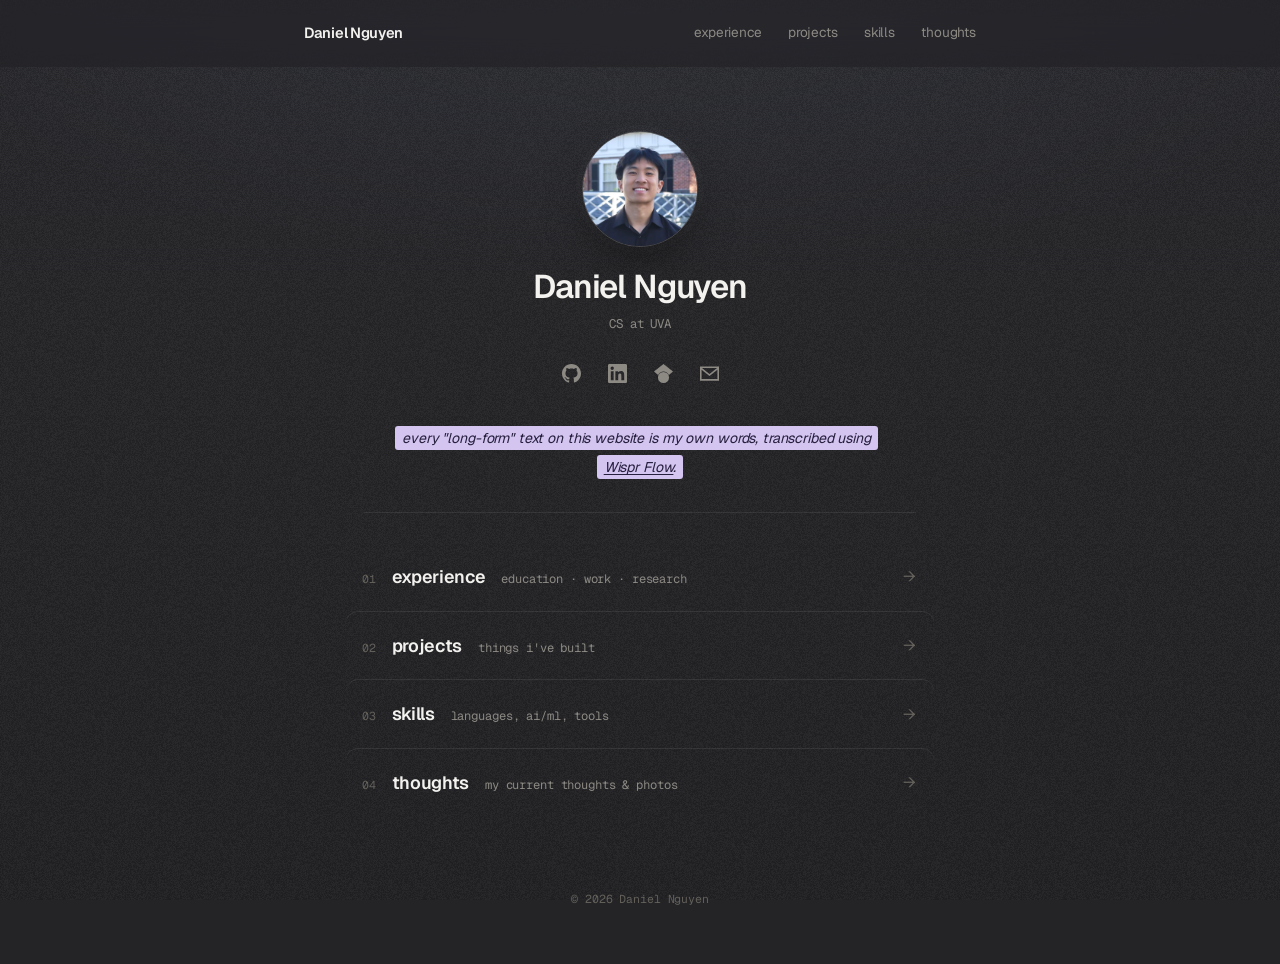
==== commit 805155c6: "Revert wabi-sabi rebrand; restore dark elevated UI Reverts b0af771, cb7c0e7, e931d8a to the design f" ====
--- a/index.html
+++ b/index.html
@@ -6,7 +6,7 @@
     <title>Daniel Nguyen</title>
     <link rel="preconnect" href="https://fonts.googleapis.com">
     <link rel="preconnect" href="https://fonts.gstatic.com" crossorigin>
-    <link href="https://fonts.googleapis.com/css2?family=Geist:wght@300;400;500;600&display=swap" rel="stylesheet">
+    <link href="https://fonts.googleapis.com/css2?family=Geist:wght@400;500;600;700&family=Geist+Mono:wght@400;500&display=swap" rel="stylesheet">
     <link rel="stylesheet" href="style.css">
 </head>
 <body>
--- a/style.css
+++ b/style.css
@@ -1,37 +1,45 @@
 /* ============================================================
-   Daniel Nguyen — 侘寂 / wabi-sabi
-   sumi ink on warm washi paper · feather-light Geist
-   kanso (simplicity) · ma (space) · fukinsei (asymmetry)
-   seijaku (stillness) · shibui (understatement)
+   Daniel Nguyen — design system
+   warm charcoal · Geist + Geist Mono · quiet periwinkle accent
    ============================================================ */
 :root {
-    /* washi paper + sumi ink */
-    --paper: #eceae3;
-    --paper-2: #e6e3da;
-    --ink: #2b2926;
-    --ink-soft: #514d46;
-    --muted: #6b665d;
-    --faint: #9a9488;
-
-    /* one quiet earth accent — used almost never (shibui) */
-    --clay: #9c6b52;
-    --clay-deep: #7c5340;
-    --clay-wash: rgba(156, 107, 82, 0.16);
-
-    /* hairwork */
-    --line: rgba(43, 41, 38, 0.14);
-    --line-soft: rgba(43, 41, 38, 0.07);
-
+    /* surfaces / ink */
+    --bg: #242427;
+    --bg-2: #202023;
+    --ink: #f3f2ef;
+    --ink-soft: #cbcac5;
+    --muted: #8d8a84;
+    --faint: #64615b;
+
+    /* accent — used sparingly (arrows, active, focus, links) */
+    --accent: #a9c1f2;
+    --accent-dim: #8ba6df;
+    --accent-wash: rgba(169, 193, 242, 0.12);
+
+    /* lines / fills */
+    --line: rgba(255, 255, 255, 0.08);
+    --line-strong: rgba(255, 255, 255, 0.16);
+    --surface: rgba(255, 255, 255, 0.028);
+    --surface-hover: rgba(255, 255, 255, 0.055);
+    --glass: rgba(255, 255, 255, 0.055);
+    --glass-border: rgba(255, 255, 255, 0.12);
+    --hair: rgba(255, 255, 255, 0.09);
+
+    /* type */
     --sans: 'Geist', -apple-system, BlinkMacSystemFont, 'Segoe UI', Helvetica, Arial, sans-serif;
-
-    /* asymmetric left gutter — content sits left, space breathes right (ma + fukinsei) */
-    --gutter: clamp(22px, 13vw, 210px);
-    --measure: 600px;
-    --radius: 4px;
-
-    /* stillness — slow, gentle, no bounce */
-    --ease: cubic-bezier(0.33, 0, 0.2, 1);
-    --slow: 0.9s;
+    --mono: 'Geist Mono', ui-monospace, 'SF Mono', 'JetBrains Mono', Menlo, monospace;
+
+    /* metrics */
+    --maxw: 820px;
+    --pad: 24px;
+    --radius: 22px;
+    --r-lg: 16px;
+    --r-md: 12px;
+    --r-sm: 9px;
+
+    /* motion — expo-out for that fluid, premium settle */
+    --ease: cubic-bezier(0.16, 1, 0.3, 1);
+    --dur: 0.35s;
 }
 
 * { margin: 0; padding: 0; box-sizing: border-box; }
@@ -40,19 +48,18 @@
 body {
     font-family: var(--sans);
     color: var(--ink-soft);
-    line-height: 1.75;
+    line-height: 1.6;
     font-size: 16px;
-    font-weight: 400;
-    letter-spacing: 0;
+    letter-spacing: -0.008em;
     -webkit-font-smoothing: antialiased;
     text-rendering: optimizeLegibility;
     min-height: 100vh;
-    background-color: var(--paper);
-}
-
-::selection { background: var(--clay-wash); color: var(--ink); }
-
-/* patina: warm unevenness + paper tooth (wabi-sabi) */
+    background-color: var(--bg);
+}
+
+::selection { background: var(--accent); color: #17181c; }
+
+/* depth: a whisper of light up top, film grain over everything */
 body::before {
     content: '';
     position: fixed;
@@ -60,8 +67,8 @@
     z-index: -2;
     pointer-events: none;
     background:
-        radial-gradient(140% 90% at 12% -5%, rgba(255, 253, 247, 0.7), transparent 45%),
-        radial-gradient(120% 120% at 100% 100%, rgba(156, 107, 82, 0.05), transparent 50%);
+        radial-gradient(120% 70% at 50% -8%, rgba(169, 193, 242, 0.06), transparent 55%),
+        linear-gradient(180deg, #26262a 0%, var(--bg) 34%, var(--bg-2) 100%);
 }
 body::after {
     content: '';
@@ -69,448 +76,592 @@
     inset: 0;
     z-index: -1;
     pointer-events: none;
-    opacity: 0.06;
-    mix-blend-mode: multiply;
+    opacity: 0.045;
     background-image: url('noise.png');
-    background-size: 220px 220px;
+    background-size: 128px 128px;
     background-repeat: repeat;
 }
 
 a { color: inherit; }
 :focus-visible {
-    outline: 1.5px solid var(--clay);
-    outline-offset: 4px;
-    border-radius: 2px;
-}
-
-/* Kindle-style highlight (Wispr Flow note) — re-toned for paper */
-.wispr { text-align: left; margin: 40px 0 2px; font-size: 0.9rem; line-height: 2.1; font-weight: 300; }
+    outline: 2px solid var(--accent);
+    outline-offset: 3px;
+    border-radius: 3px;
+}
+
+/* Kindle-style highlight (Wispr Flow note) */
+.wispr { text-align: center; margin: 32px 0 2px; font-size: 0.88rem; line-height: 2.05; }
 .hl {
-    background: var(--clay-wash);
-    color: var(--clay-deep);
+    background: #d3c4f0;
+    color: #261f3d;
     font-style: italic;
-    padding: 2px 6px;
-    border-radius: 2px;
+    padding: 3px 7px;
+    border-radius: 3px;
     box-decoration-break: clone;
     -webkit-box-decoration-break: clone;
 }
-.hl a { color: inherit; text-decoration: underline; text-underline-offset: 3px; text-decoration-thickness: 1px; white-space: nowrap; }
+.hl a { color: inherit; text-decoration: underline; text-underline-offset: 2px; text-decoration-thickness: 1px; white-space: nowrap; }
 .hl-blue {
-    background: rgba(74, 90, 120, 0.14);
-    color: #3b4763;
-    font-weight: 500;
-    padding: 2px 8px;
-    border-radius: 2px;
+    background: #bcd0f4;
+    color: #1f2a48;
+    font-weight: 700;
+    padding: 3px 9px;
+    border-radius: 3px;
     box-decoration-break: clone;
     -webkit-box-decoration-break: clone;
 }
 
-/* cursor glow removed (kanso) */
-.cursor-glow { display: none; }
-
-/* ---------- Top bar — plain, quiet, left-clustered (fukinsei) ---------- */
-.topbar { background: transparent; }
+/* cursor spotlight */
+.cursor-glow {
+    position: fixed;
+    top: 0; left: 0;
+    width: 300px; height: 300px;
+    margin: -150px 0 0 -150px;
+    border-radius: 50%;
+    pointer-events: none;
+    z-index: -1;
+    background: radial-gradient(circle, rgba(169, 193, 242, 0.06), transparent 60%);
+    opacity: 0;
+    transition: opacity 0.6s ease;
+    will-change: transform;
+}
+@media (hover: none) { .cursor-glow { display: none; } }
+
+/* ---------- Top bar — sticky, frosted ---------- */
+.topbar {
+    position: sticky;
+    top: 0;
+    z-index: 50;
+    background: rgba(33, 32, 35, 0.55);
+    backdrop-filter: blur(14px) saturate(150%);
+    -webkit-backdrop-filter: blur(14px) saturate(150%);
+    border-bottom: 1px solid transparent;
+    transition: border-color var(--dur) var(--ease), background var(--dur) var(--ease);
+}
+.topbar.scrolled { border-bottom-color: var(--line); }
 .topbar-inner {
-    max-width: 940px;
-    margin: 0;
-    padding: 40px var(--gutter) 0;
+    max-width: 720px;
+    margin: 0 auto;
+    padding: 18px var(--pad);
     display: flex;
-    align-items: baseline;
-    gap: clamp(28px, 6vw, 68px);
+    justify-content: space-between;
+    align-items: center;
 }
 .wordmark {
-    font-size: 0.9rem;
-    font-weight: 500;
-    letter-spacing: 0.01em;
+    font-size: 0.92rem;
+    font-weight: 600;
+    letter-spacing: -0.02em;
     color: var(--ink);
     text-decoration: none;
-    white-space: nowrap;
-    transition: opacity 0.4s var(--ease);
-}
-.wordmark:hover { opacity: 0.55; }
-.topbar nav { display: flex; gap: clamp(18px, 3vw, 30px); }
+    transition: opacity 0.2s var(--ease);
+}
+.wordmark:hover { opacity: 0.7; }
+.topbar nav { display: flex; gap: 26px; }
 .topbar nav a {
     position: relative;
     font-size: 0.85rem;
-    font-weight: 400;
     color: var(--muted);
     text-decoration: none;
-    padding-bottom: 2px;
-    transition: color 0.4s var(--ease);
+    padding: 4px 0;
+    transition: color 0.2s var(--ease);
 }
 .topbar nav a::after {
     content: '';
     position: absolute;
-    left: 0; bottom: 0;
-    width: 100%;
-    height: 1px;
-    background: currentColor;
-    transform: scaleX(0);
-    transform-origin: left;
-    transition: transform 0.5s var(--ease);
+    left: 0; right: 100%; bottom: -1px;
+    height: 1.5px;
+    background: var(--accent);
+    transition: right 0.3s var(--ease);
 }
 .topbar nav a:hover { color: var(--ink); }
-.topbar nav a:hover::after { transform: scaleX(1); }
+.topbar nav a:hover::after { right: 0; }
 .topbar nav a.active { color: var(--ink); }
-.topbar nav a.active::after { transform: scaleX(1); background: var(--clay); }
-
-/* ---------- Page — left-offset column, generous ma ---------- */
-.page {
-    max-width: var(--measure);
-    margin: 0;
-    margin-left: var(--gutter);
-    padding: clamp(88px, 15vh, 150px) var(--gutter) 120px 0;
-}
-@media (max-width: 720px) { .page { padding-right: 22px; } }
+.topbar nav a.active::after { right: 0; background: var(--line-strong); }
+
+/* ---------- Page ---------- */
+.page { max-width: var(--maxw); margin: 0 auto; padding: 64px var(--pad) 48px; }
 .panel { padding: 0; }
 
-/* ---------- Header — left aligned, asymmetric (fukinsei) ---------- */
-.head { text-align: left; margin-bottom: 20px; }
+/* ---------- Header (centered) ---------- */
+.head { text-align: center; margin-bottom: 16px; }
 .avatar {
-    width: 84px;
-    height: 84px;
+    width: 116px;
+    height: 116px;
     object-fit: cover;
     border-radius: 50%;
-    filter: grayscale(0.15) contrast(0.98);
-    box-shadow: 0 1px 0 rgba(255, 255, 255, 0.5), 0 0 0 1px var(--line);
+    border: 1px solid var(--line-strong);
+    box-shadow: 0 20px 50px -18px rgba(0, 0, 0, 0.7), 0 0 0 6px rgba(255, 255, 255, 0.02);
     display: block;
-    margin: 0 0 30px;
-    transition: filter 0.7s var(--ease);
-}
-.avatar:hover { filter: grayscale(0); }
-.head h1 {
-    font-size: clamp(2.3rem, 6vw, 3.4rem);
-    font-weight: 300;
-    letter-spacing: -0.035em;
-    color: var(--ink);
-    line-height: 1.04;
-}
+    margin: 0 auto 22px;
+    transition: transform 0.5s var(--ease), box-shadow 0.5s var(--ease);
+}
+.avatar:hover { transform: translateY(-2px); box-shadow: 0 26px 60px -18px rgba(0, 0, 0, 0.75), 0 0 0 6px var(--accent-wash); }
+.head h1 { font-size: 2.05rem; font-weight: 600; letter-spacing: -0.035em; color: var(--ink); line-height: 1.08; }
 .head .tag {
-    font-size: 0.9rem;
-    font-weight: 300;
+    font-family: var(--mono);
+    font-size: 0.78rem;
     color: var(--muted);
-    margin-top: 14px;
-    letter-spacing: 0.01em;
-}
-.social { display: flex; justify-content: flex-start; gap: 20px; margin-top: 26px; }
-.social a { display: inline-flex; }
-.social a svg { width: 18px; height: 18px; fill: var(--muted); transition: fill 0.4s var(--ease), transform 0.5s var(--ease); }
-.social a:hover svg { fill: var(--clay); transform: translateY(-2px); }
-
-/* short, off-center rule — imperfect, asymmetric (fukinsei/shibui) */
-.divider { width: 40px; height: 1px; background: var(--ink); opacity: 0.24; margin: 46px 0; border: 0; }
-
-/* ---------- Homepage hub — quiet list, deep breathing room (ma) ---------- */
+    margin-top: 10px;
+    letter-spacing: -0.01em;
+}
+.social { display: flex; justify-content: center; gap: 8px; margin-top: 20px; }
+.social a {
+    display: inline-flex;
+    align-items: center;
+    justify-content: center;
+    width: 38px; height: 38px;
+    border-radius: var(--r-sm);
+    border: 1px solid transparent;
+    transition: background 0.2s var(--ease), border-color 0.2s var(--ease), transform 0.2s var(--ease);
+}
+.social a svg { width: 19px; height: 19px; fill: var(--muted); transition: fill 0.2s var(--ease); }
+.social a:hover { background: var(--surface-hover); border-color: var(--line); transform: translateY(-2px); }
+.social a:hover svg { fill: var(--ink); }
+
+.divider { height: 1px; background: var(--line); margin: 30px 0; border: 0; }
+
+/* ---------- Homepage hub: numbered section links ---------- */
+.panel { counter-reset: sxn; }
 .sxn {
+    position: relative;
     display: flex;
     align-items: baseline;
-    gap: 20px;
-    padding: 26px 0;
-    border-top: 1px solid var(--line-soft);
+    gap: 16px;
+    padding: 20px 18px 20px 16px;
+    margin: 0 -18px;
+    border-radius: var(--r-md);
     text-decoration: none;
     color: inherit;
-    transition: padding-left 0.55s var(--ease);
-}
-.sxn:first-of-type { border-top: 0; }
-.sxn:hover { padding-left: 8px; }
+    transition: background 0.25s var(--ease), transform 0.25s var(--ease);
+}
+.sxn + .sxn { box-shadow: 0 -1px 0 var(--line); }
+.sxn::before {
+    counter-increment: sxn;
+    content: counter(sxn, decimal-leading-zero);
+    font-family: var(--mono);
+    font-size: 0.72rem;
+    color: var(--faint);
+    padding-top: 4px;
+    transition: color 0.25s var(--ease);
+}
 .sxn-title {
-    position: relative;
-    font-size: 1.4rem;
-    font-weight: 300;
+    font-size: 1.12rem;
+    font-weight: 600;
     letter-spacing: -0.02em;
     color: var(--ink);
 }
-.sxn-title::after {
-    content: '';
-    position: absolute;
-    left: 0; bottom: -3px;
-    width: 100%;
-    height: 1px;
-    background: var(--clay);
-    transform: scaleX(0);
-    transform-origin: left;
-    transition: transform 0.55s var(--ease);
-}
-.sxn:hover .sxn-title::after { transform: scaleX(1); }
-.sxn-desc { font-size: 0.84rem; font-weight: 300; color: var(--muted); }
-.sxn-arrow { display: none; } /* kanso — remove ornament */
+.sxn-desc { font-family: var(--mono); font-size: 0.76rem; color: var(--muted); letter-spacing: -0.01em; }
+.sxn-arrow {
+    margin-left: auto;
+    align-self: center;
+    color: var(--faint);
+    transition: transform 0.25s var(--ease), color 0.25s var(--ease);
+}
+.sxn:hover { background: var(--surface-hover); }
+.sxn:hover::before { color: var(--accent); }
+.sxn:hover .sxn-arrow { transform: translateX(4px); color: var(--accent); }
 
 /* ---------- Two-column body ---------- */
-.cols { display: grid; grid-template-columns: 1fr 1fr; gap: 4px 56px; align-items: start; }
+.cols { display: grid; grid-template-columns: 1fr 1fr; gap: 4px 52px; align-items: start; }
 .col { min-width: 0; }
 
 /* ---------- Blocks (left-aligned list) ---------- */
-.block { margin-bottom: 56px; }
+.block { margin-bottom: 34px; }
 .col .block:last-child { margin-bottom: 0; }
 .block-label {
-    font-size: 0.72rem;
-    letter-spacing: 0.24em;
-    text-transform: lowercase;
+    font-family: var(--mono);
+    font-size: 0.68rem;
+    letter-spacing: 0.16em;
+    text-transform: uppercase;
     color: var(--faint);
-    font-weight: 400;
-    margin-bottom: 22px;
+    font-weight: 500;
+    margin-bottom: 14px;
+    padding-bottom: 10px;
+    border-bottom: 1px solid var(--line);
 }
 .entry {
     display: flex;
     justify-content: space-between;
     align-items: baseline;
-    gap: 24px;
-    padding: 10px 0;
+    gap: 20px;
+    padding: 8px 0;
     text-decoration: none;
     color: inherit;
-    transition: opacity 0.4s var(--ease);
-}
-a.entry:hover { opacity: 0.55; }
-.e-main { min-width: 0; font-size: 0.98rem; font-weight: 400; line-height: 1.55; }
-.entry .org { color: var(--ink); font-weight: 500; }
-.entry .role { color: var(--muted); font-weight: 300; }
+    transition: opacity 0.2s var(--ease);
+}
+a.entry:hover { opacity: 0.62; }
+.e-main { min-width: 0; font-size: 0.95rem; line-height: 1.5; }
+.entry .org { color: var(--ink); font-weight: 600; }
+.entry .role { color: var(--muted); }
 .entry .role::before { content: "  ·  "; color: var(--faint); }
 .entry .yr, .entry .stack {
     flex-shrink: 0;
     white-space: nowrap;
-    font-size: 0.8rem;
-    font-weight: 300;
+    font-family: var(--mono);
+    font-size: 0.75rem;
     color: var(--faint);
-    letter-spacing: 0.01em;
-}
-
-/* inline link — thin ink underline, clay on hover (shibui) */
+    letter-spacing: -0.02em;
+}
+
+/* inline link inside an entry */
 .lnk {
     color: inherit;
     text-decoration: none;
-    border-bottom: 1px solid var(--line);
-    transition: border-color 0.4s var(--ease);
-}
-.lnk:hover { border-color: var(--clay); }
+    border-bottom: 1px solid var(--line-strong);
+    transition: border-color 0.2s var(--ease), color 0.2s var(--ease);
+}
+.lnk:hover { border-color: var(--accent); color: var(--ink); }
 
 /* projects list */
 .proj-item {
+    position: relative;
     display: block;
     text-decoration: none;
     color: inherit;
-    padding: 24px 0;
-    border-top: 1px solid var(--line-soft);
-    transition: padding-left 0.55s var(--ease);
-}
-.proj-item:first-of-type { border-top: 0; }
-.proj-item:hover { padding-left: 8px; }
+    padding: 20px 18px;
+    margin: 0 -18px;
+    border-radius: var(--r-md);
+    transition: background 0.25s var(--ease);
+}
+.proj-item + .proj-item { box-shadow: 0 -1px 0 var(--line); }
+.proj-item:hover { background: var(--surface-hover); }
 .proj-name {
-    font-size: 1.15rem;
-    font-weight: 300;
-    letter-spacing: -0.015em;
+    font-size: 1.04rem;
+    font-weight: 600;
+    letter-spacing: -0.02em;
     color: var(--ink);
-    margin-bottom: 14px;
+    margin-bottom: 12px;
     display: flex;
     align-items: center;
 }
 .gh-icon {
-    width: 14px; height: 14px;
+    width: 15px; height: 15px;
     fill: var(--faint);
-    margin-left: 12px;
+    margin-left: 9px;
     flex-shrink: 0;
-    transition: fill 0.4s var(--ease);
-}
-.proj-item:hover .gh-icon { fill: var(--clay); }
-
-/* tags — borderless, middot-separated (kanso/shibui) */
-.tags { display: flex; flex-wrap: wrap; align-items: baseline; }
-.tags span {
-    font-size: 0.85rem;
-    font-weight: 300;
-    color: var(--muted);
-    letter-spacing: 0.01em;
-}
-.tags span:not(:first-child)::before {
-    content: '·';
-    color: var(--faint);
-    margin: 0 11px;
-}
+    transition: fill 0.2s var(--ease), transform 0.2s var(--ease);
+}
+.proj-item:hover .gh-icon { fill: var(--accent); transform: translate(2px, -2px); }
+.proj-item .tags span {
+    font-family: var(--mono);
+    font-size: 0.74rem;
+    letter-spacing: -0.02em;
+    color: var(--ink-soft);
+    background: var(--surface);
+    border: 1px solid var(--line);
+    border-radius: var(--r-sm);
+    padding: 4px 10px;
+    transition: border-color 0.2s var(--ease), background 0.2s var(--ease);
+}
+.proj-item:hover .tags span { border-color: var(--line-strong); background: rgba(255, 255, 255, 0.07); }
 
 /* publications */
-.pub { margin-bottom: 24px; max-width: 60ch; }
+.pub { margin-bottom: 18px; max-width: 62ch; }
 .pub:last-child { margin-bottom: 0; }
-.pub-title { font-size: 1rem; font-weight: 400; color: var(--ink); line-height: 1.6; }
+.pub-title { font-size: 0.96rem; font-weight: 500; color: var(--ink); line-height: 1.55; }
 a.pub-title {
     text-decoration: none;
-    border-bottom: 1px solid var(--line);
+    border-bottom: 1px solid var(--line-strong);
     padding-bottom: 1px;
-    transition: border-color 0.4s var(--ease);
-}
-a.pub-title:hover { border-color: var(--clay); }
-.pub-meta { font-size: 0.78rem; font-weight: 300; color: var(--faint); margin-top: 8px; letter-spacing: 0.02em; }
-
-/* ---------- Skills ---------- */
-.skill-line { display: flex; gap: 24px; align-items: baseline; padding: 16px 0; border-top: 1px solid var(--line-soft); }
-.skill-line:first-of-type { border-top: 0; }
+    transition: border-color 0.2s var(--ease);
+}
+a.pub-title:hover { border-color: var(--accent); }
+.pub-meta { font-family: var(--mono); font-size: 0.74rem; color: var(--faint); margin-top: 6px; letter-spacing: -0.01em; }
+
+/* ---------- Skills (chips) ---------- */
+.skill-line { display: flex; gap: 16px; align-items: baseline; padding: 12px 0; }
+.skill-line + .skill-line { box-shadow: 0 -1px 0 var(--line); }
 .skill-k {
     flex-shrink: 0;
-    width: 92px;
+    width: 82px;
+    font-family: var(--mono);
+    font-size: 0.72rem;
+    color: var(--muted);
+    text-transform: lowercase;
+    letter-spacing: -0.01em;
+    padding-top: 5px;
+}
+.tags { display: flex; flex-wrap: wrap; gap: 7px; }
+.tags span {
+    font-family: var(--mono);
     font-size: 0.76rem;
-    font-weight: 300;
+    letter-spacing: -0.02em;
+    color: var(--ink-soft);
+    background: var(--surface);
+    border: 1px solid var(--line);
+    border-radius: var(--r-sm);
+    padding: 4px 10px;
+    transition: border-color 0.2s var(--ease), color 0.2s var(--ease), background 0.2s var(--ease);
+}
+.tags span:hover { border-color: var(--line-strong); color: var(--ink); background: var(--surface-hover); }
+
+/* coursework */
+.coursework { margin-top: 40px; }
+.course-label {
+    font-family: var(--mono);
+    font-size: 0.68rem;
+    letter-spacing: 0.16em;
+    text-transform: uppercase;
+    font-weight: 500;
     color: var(--faint);
-    text-transform: lowercase;
-    letter-spacing: 0.04em;
-    padding-top: 3px;
-}
-
-/* coursework — airy two columns, no bullets (ma/kanso) */
-.coursework { margin-top: 60px; }
-.course-label {
-    font-size: 0.72rem;
-    letter-spacing: 0.24em;
-    text-transform: lowercase;
-    font-weight: 400;
-    color: var(--faint);
+    padding-bottom: 10px;
+    border-bottom: 1px solid var(--line);
     display: block;
-    margin-bottom: 8px;
 }
 .course-list {
-    margin-top: 20px;
+    margin-top: 18px;
     list-style: none;
     padding: 0;
     display: grid;
     grid-template-columns: 1fr 1fr;
-    gap: 2px 48px;
-}
-.course-list li { font-size: 0.92rem; font-weight: 300; line-height: 1.5; color: var(--muted); padding: 8px 0; }
+    gap: 2px 40px;
+}
+.course-list li {
+    font-size: 0.9rem;
+    line-height: 1.4;
+    color: var(--muted);
+    padding: 7px 0;
+    padding-left: 18px;
+    position: relative;
+}
+.course-list li::before {
+    content: '';
+    position: absolute;
+    left: 0; top: 0.85em;
+    width: 5px; height: 5px;
+    border-radius: 50%;
+    background: var(--faint);
+}
 @media (max-width: 540px) { .course-list { grid-template-columns: 1fr; } }
 
 .mail {
     font-size: 0.95rem;
     color: var(--ink);
     text-decoration: none;
-    border-bottom: 1px solid var(--line);
-    transition: border-color 0.4s var(--ease);
-}
-.mail:hover { border-color: var(--clay); }
-
-/* ---------- Minimal centered stage (unused legacy, kept safe) ---------- */
-.stage { min-height: 100vh; display: flex; flex-direction: column; align-items: flex-start; justify-content: center; text-align: left; padding: 64px var(--gutter); }
+    border-bottom: 1px solid var(--line-strong);
+    transition: border-color 0.2s var(--ease);
+}
+.mail:hover { border-color: var(--accent); }
+
+/* ---------- Minimal centered stage ---------- */
+.stage {
+    min-height: 100vh;
+    display: flex;
+    flex-direction: column;
+    align-items: center;
+    justify-content: center;
+    text-align: center;
+    padding: 64px 24px;
+}
 .stage .avatar { margin: 0 0 24px; }
-.stage h1 { font-size: 2.2rem; font-weight: 300; letter-spacing: -0.03em; color: var(--ink); }
-.stage .tag { font-size: 0.9rem; color: var(--muted); margin-top: 10px; }
-.nav-min { display: flex; flex-wrap: wrap; gap: 24px; margin-top: 30px; }
-.nav-min a, .nav-min button { font-family: inherit; font-size: 0.92rem; color: var(--muted); background: none; border: none; padding: 0; cursor: pointer; text-decoration: none; transition: color 0.4s var(--ease); }
+.stage h1 { font-size: 2rem; font-weight: 600; letter-spacing: -0.03em; color: var(--ink); }
+.stage .tag { font-size: 0.88rem; color: var(--muted); margin-top: 8px; }
+.nav-min { display: flex; flex-wrap: wrap; justify-content: center; gap: 24px; margin-top: 30px; }
+.nav-min a, .nav-min button {
+    font-family: inherit;
+    font-size: 0.92rem;
+    color: var(--muted);
+    background: none;
+    border: none;
+    padding: 0;
+    cursor: pointer;
+    text-decoration: none;
+    transition: color 0.2s var(--ease);
+}
 .nav-min a:hover, .nav-min button:hover { color: var(--ink); }
 .stage .social { margin-top: 28px; }
 
-/* ---------- Action pills / modal (legacy, re-toned) ---------- */
-.actions { display: flex; flex-wrap: wrap; gap: 12px; margin-top: 28px; }
-.action-btn { font-family: inherit; font-size: 0.88rem; font-weight: 300; color: var(--ink); background: transparent; border: 1px solid var(--line); border-radius: var(--radius); padding: 11px 22px; cursor: pointer; transition: border-color 0.4s var(--ease); }
-.action-btn:hover { border-color: var(--ink); }
-.modal-overlay { position: fixed; inset: 0; z-index: 100; display: flex; align-items: center; justify-content: center; padding: 24px; background: rgba(43, 41, 38, 0.32); backdrop-filter: blur(3px); -webkit-backdrop-filter: blur(3px); opacity: 0; pointer-events: none; transition: opacity 0.4s var(--ease); }
+/* ---------- Action pills ---------- */
+.actions { display: flex; flex-wrap: wrap; justify-content: center; gap: 10px; margin-top: 28px; }
+.action-btn {
+    font-family: inherit;
+    font-size: 0.88rem;
+    color: var(--ink-soft);
+    background: var(--glass);
+    border: 1px solid var(--glass-border);
+    border-radius: 11px;
+    padding: 11px 20px;
+    cursor: pointer;
+    transition: color 0.2s var(--ease), background 0.2s var(--ease), border-color 0.2s var(--ease), transform 0.2s var(--ease);
+}
+.action-btn:hover {
+    color: var(--ink);
+    background: var(--surface-hover);
+    border-color: var(--line-strong);
+    transform: translateY(-1px);
+}
+
+/* ---------- Modal ---------- */
+.modal-overlay {
+    position: fixed;
+    inset: 0;
+    z-index: 100;
+    display: flex;
+    align-items: center;
+    justify-content: center;
+    padding: 24px;
+    background: rgba(6, 6, 9, 0.62);
+    backdrop-filter: blur(7px);
+    -webkit-backdrop-filter: blur(7px);
+    opacity: 0;
+    pointer-events: none;
+    transition: opacity 0.22s var(--ease);
+}
 .modal-overlay.open { opacity: 1; pointer-events: auto; }
-.modal { position: relative; width: 100%; max-width: 520px; max-height: 82vh; overflow-y: auto; background: var(--paper); border: 1px solid var(--line); border-radius: 6px; padding: 40px 36px; box-shadow: 0 40px 90px -30px rgba(43, 41, 38, 0.4); transform: translateY(10px); transition: transform 0.4s var(--ease); }
+.modal {
+    position: relative;
+    width: 100%;
+    max-width: 520px;
+    max-height: 82vh;
+    overflow-y: auto;
+    background: rgba(20, 21, 26, 0.92);
+    backdrop-filter: blur(26px) saturate(170%);
+    -webkit-backdrop-filter: blur(26px) saturate(170%);
+    border: 1px solid var(--glass-border);
+    border-radius: 22px;
+    padding: 36px 34px;
+    box-shadow: 0 30px 80px -20px rgba(0, 0, 0, 0.7);
+    transform: translateY(10px) scale(0.985);
+    transition: transform 0.22s var(--ease);
+}
 .modal-overlay.open .modal { transform: none; }
-.modal-title { font-size: 0.72rem; letter-spacing: 0.24em; text-transform: lowercase; color: var(--faint); font-weight: 400; margin-bottom: 24px; }
-.modal-close { position: absolute; top: 20px; right: 20px; width: 30px; height: 30px; display: flex; align-items: center; justify-content: center; background: none; border: 1px solid var(--line); border-radius: 50%; color: var(--muted); font-size: 1.1rem; line-height: 1; cursor: pointer; transition: color 0.4s var(--ease), border-color 0.4s var(--ease); }
-.modal-close:hover { color: var(--ink); border-color: var(--ink); }
+.modal-title { font-family: var(--mono); font-size: 0.7rem; letter-spacing: 0.16em; text-transform: uppercase; color: var(--faint); font-weight: 500; margin-bottom: 24px; }
+.modal-close {
+    position: absolute;
+    top: 18px; right: 18px;
+    width: 30px; height: 30px;
+    display: flex;
+    align-items: center;
+    justify-content: center;
+    background: var(--glass);
+    border: 1px solid var(--glass-border);
+    border-radius: 9px;
+    color: var(--muted);
+    font-size: 1.15rem;
+    line-height: 1;
+    cursor: pointer;
+    transition: color 0.2s var(--ease), background 0.2s var(--ease);
+}
+.modal-close:hover { color: var(--ink); background: rgba(255, 255, 255, 0.12); }
 
 /* ---------- Blog ---------- */
-.about-text { font-size: 1.5rem; font-weight: 300; letter-spacing: -0.02em; color: var(--ink); line-height: 1.4; }
-.about-sub { font-size: 1rem; font-weight: 300; color: var(--muted); margin-top: 14px; }
+.about-text { font-size: 1.4rem; font-weight: 600; letter-spacing: -0.02em; color: var(--ink); line-height: 1.3; }
+.about-sub { font-size: 0.98rem; color: var(--muted); margin-top: 12px; }
 .post {
+    position: relative;
     display: block;
     text-decoration: none;
     color: inherit;
-    padding: 28px 0;
-    border-top: 1px solid var(--line-soft);
-    transition: padding-left 0.55s var(--ease);
-}
-.post:first-of-type { border-top: 0; }
-.post:hover { padding-left: 8px; }
-.post .date { font-size: 0.76rem; font-weight: 300; color: var(--faint); margin-bottom: 9px; text-transform: lowercase; letter-spacing: 0.03em; }
-.post .title { font-size: 1.35rem; font-weight: 300; letter-spacing: -0.02em; color: var(--ink); transition: color 0.4s var(--ease); }
-.post:hover .title { color: var(--clay-deep); }
-.empty { font-size: 0.92rem; color: var(--muted); padding: 8px 0; }
+    padding: 20px 18px;
+    margin: 0 -18px;
+    border-radius: var(--r-md);
+    transition: background 0.25s var(--ease);
+}
+.post + .post { box-shadow: 0 -1px 0 var(--line); }
+.post:hover { background: var(--surface-hover); }
+.post .date { font-family: var(--mono); font-size: 0.72rem; color: var(--faint); margin-bottom: 7px; text-transform: lowercase; letter-spacing: -0.01em; }
+.post .title { font-size: 1.14rem; font-weight: 600; letter-spacing: -0.02em; color: var(--ink); transition: color 0.2s var(--ease); }
+.post:hover .title { color: var(--accent); }
+.empty { font-size: 0.92rem; color: var(--muted); text-align: center; padding: 8px 0; }
 
 /* ---------- Journal entry ---------- */
 .entry-head { margin-bottom: 56px; }
-.entry-head .date { font-size: 0.78rem; font-weight: 300; color: var(--faint); text-transform: lowercase; letter-spacing: 0.04em; margin-bottom: 14px; }
-.entry-head h1 { font-size: clamp(2rem, 5vw, 2.9rem); font-weight: 300; letter-spacing: -0.035em; color: var(--ink); line-height: 1.05; }
+.entry-head .date { font-family: var(--mono); font-size: 0.76rem; color: var(--faint); text-transform: lowercase; letter-spacing: 0.02em; margin-bottom: 12px; }
+.entry-head h1 { font-size: clamp(2rem, 5vw, 2.8rem); font-weight: 600; letter-spacing: -0.035em; color: var(--ink); line-height: 1.05; }
 .entry-back {
     display: inline-block;
-    margin-bottom: 32px;
-    font-size: 0.82rem;
-    font-weight: 300;
+    margin-bottom: 28px;
+    font-family: var(--mono);
+    font-size: 0.78rem;
     color: var(--muted);
     text-decoration: none;
-    transition: color 0.4s var(--ease), transform 0.5s var(--ease);
-}
-.entry-back:hover { color: var(--ink); transform: translateX(-4px); }
-
+    transition: color 0.2s var(--ease), transform 0.2s var(--ease);
+}
+.entry-back:hover { color: var(--ink); transform: translateX(-3px); }
+
+/* title block overlaid on the main photo */
 .ph.feature { position: relative; }
 .feature-overlay {
     position: absolute;
     left: 0; right: 0; top: 0;
     padding: 22px 26px 34px;
     text-align: left;
-    background: linear-gradient(to bottom, rgba(0,0,0,0.72), rgba(0,0,0,0.28) 50%, transparent);
+    background: linear-gradient(to bottom, rgba(0,0,0,0.8), rgba(0,0,0,0.34) 50%, transparent);
     pointer-events: none;
 }
 .feature-overlay .entry-back { display: inline-block; margin-bottom: 12px; font-size: 0.82rem; color: rgba(255,255,255,0.85); pointer-events: auto; }
 .feature-overlay .entry-back:hover { color: #fff; }
 .feature-overlay .date { font-size: 0.75rem; color: rgba(255,255,255,0.82); text-transform: lowercase; letter-spacing: 0.05em; margin-bottom: 4px; }
-.feature-overlay h1 { font-size: clamp(1.7rem, 3.6vw, 2.4rem); font-weight: 300; letter-spacing: -0.03em; line-height: 1.05; color: #fff; margin: 0; }
-
-.entry-main { padding: 40px 0 96px; }
-.entry-col { max-width: 1120px; margin: 0 auto; padding: 0 var(--gutter); }
+.feature-overlay h1 { font-size: clamp(1.7rem, 3.6vw, 2.4rem); font-weight: 600; letter-spacing: -0.03em; line-height: 1.05; color: #fff; margin: 0; }
+
+/* photo essay — photo cluster left, text right */
+.entry-main { padding: 56px 0 96px; }
+.entry-col { max-width: 1120px; margin: 0 auto; padding: 0 36px; }
 .entry-body {
     max-width: 1120px;
-    margin: 48px auto 0;
-    padding: 0 var(--gutter);
+    margin: 40px auto 0;
+    padding: 0 36px;
     display: grid;
     grid-template-columns: 1.35fr 1fr;
-    gap: 56px;
+    gap: 44px;
     align-items: start;
 }
 
 .ph {
     margin: 0;
-    border-radius: var(--radius);
+    border-radius: var(--r-md);
     overflow: hidden;
-    background: var(--paper-2);
-    box-shadow: 0 0 0 1px var(--line);
+    background: var(--surface);
+    border: 1px solid var(--line);
     cursor: zoom-in;
 }
-.ph img { width: 100%; height: 100%; object-fit: cover; display: block; transition: opacity 0.6s var(--ease), transform 0.9s var(--ease); }
-.ph:hover img { opacity: 0.94; transform: scale(1.015); }
+.ph img { width: 100%; height: 100%; object-fit: cover; display: block; transition: opacity 0.3s var(--ease), transform 0.5s var(--ease); }
+.ph:hover img { opacity: 0.92; transform: scale(1.02); }
 .ph.feature { aspect-ratio: 3 / 2; }
 .ph.feature img { object-position: center 42%; }
 
-.photos { position: sticky; top: 40px; align-self: start; }
-.photo-row { display: grid; grid-template-columns: 1fr 1.4fr 1fr; gap: 10px; height: 250px; margin-top: 10px; }
+/* photos pin on the left while the text scrolls */
+.photos { position: sticky; top: 88px; align-self: start; }
+.photo-row { display: grid; grid-template-columns: 1fr 1.4fr 1fr; gap: 8px; height: 250px; margin-top: 8px; }
 .photo-row .ph { height: 100%; }
 .photo-row .ph img { object-position: center 28%; }
 .photo-row .ph:nth-child(2) img { object-position: center 48%; }
 
-.text-col { display: flex; flex-direction: column; gap: 22px; }
-.text-col p { font-size: 1.06rem; font-weight: 300; line-height: 1.95; color: var(--ink-soft); margin: 0; max-width: 66ch; }
-.text-col strong { color: var(--ink); font-weight: 600; }
-.note p { font-size: 1.02rem; font-weight: 300; line-height: 1.9; color: var(--ink-soft); }
-.note.empty { border: 1px dashed var(--line); border-radius: var(--radius); padding: 26px 28px; color: var(--faint); font-style: italic; font-size: 0.9rem; }
+.text-col { display: flex; flex-direction: column; gap: 18px; }
+.text-col p { font-size: 1.05rem; line-height: 1.8; color: var(--ink-soft); margin: 0; max-width: 68ch; }
+.text-col strong { color: var(--ink); font-weight: 700; }
+.note p { font-size: 1.02rem; line-height: 1.72; color: var(--ink-soft); }
+.note.empty {
+    border: 1px dashed var(--line);
+    border-radius: var(--r-md);
+    padding: 24px 26px;
+    color: var(--faint);
+    font-style: italic;
+    font-size: 0.9rem;
+}
 
 @media (max-width: 720px) {
     .entry-col, .entry-body { padding: 0 22px; }
-    .entry-body { grid-template-columns: 1fr; gap: 24px; }
+    .entry-body { grid-template-columns: 1fr; gap: 22px; }
     .photos { position: static; }
     .photo-row { height: 32vw; max-height: 210px; }
 }
 
+/* entry page — fixed viewport, only the writing scrolls (desktop) */
 @media (min-width: 721px) and (min-height: 600px) and (hover: hover) and (pointer: fine) {
     body.entry-page { height: 100vh; overflow: hidden; display: flex; flex-direction: column; }
     .entry-page .topbar { flex-shrink: 0; }
-    .entry-page .entry-main { flex: 1; min-height: 0; display: flex; flex-direction: column; padding: 20px 0; }
+    .entry-page .entry-main { flex: 1; min-height: 0; display: flex; flex-direction: column; padding: 14px 0; }
     .entry-page .entry-col { flex-shrink: 0; width: 100%; }
     .entry-page .entry-head { margin-bottom: 0; }
-    .entry-page .entry-body { flex: 0 0 auto; width: 100%; height: clamp(360px, calc(100vh - 300px), 640px); margin: 24px auto 0; align-items: stretch; min-height: 0; }
-    .entry-page .photos { position: static; height: 100%; display: flex; flex-direction: column; gap: 10px; min-height: 0; overflow: hidden; }
+    .entry-page .entry-body { flex: 0 0 auto; width: 100%; height: clamp(360px, calc(100vh - 290px), 640px); margin: 20px auto 0; align-items: stretch; min-height: 0; }
+    .entry-page .photos { position: static; height: 100%; display: flex; flex-direction: column; gap: 8px; min-height: 0; overflow: hidden; }
     .entry-page .ph.feature { flex: 0 0 auto; min-height: 0; aspect-ratio: 3 / 2; }
     .entry-page .photo-row { flex: 1 1 auto; min-height: 0; height: auto; margin-top: 0; }
-    .entry-page .text-col { height: 100%; overflow-y: auto; padding-right: 16px; }
+    .entry-page .text-col { height: 100%; overflow-y: auto; padding-right: 14px; }
     .entry-page footer { display: none; }
-    .entry-page .text-col::-webkit-scrollbar { width: 5px; }
-    .entry-page .text-col::-webkit-scrollbar-thumb { background: var(--line); border-radius: 3px; }
+    .entry-page .text-col::-webkit-scrollbar { width: 6px; }
+    .entry-page .text-col::-webkit-scrollbar-thumb { background: var(--line-strong); border-radius: 3px; }
     .entry-page .text-col::-webkit-scrollbar-track { background: transparent; }
 }
 
@@ -521,44 +672,45 @@
     position: fixed;
     inset: 0;
     z-index: 1000;
-    background: rgba(236, 234, 227, 0.94);
+    background: rgba(8, 8, 10, 0.94);
     backdrop-filter: blur(6px);
     -webkit-backdrop-filter: blur(6px);
     display: flex;
     align-items: center;
     justify-content: center;
-    padding: 32px;
+    padding: 24px;
     cursor: zoom-out;
     opacity: 0;
     pointer-events: none;
-    transition: opacity 0.5s var(--ease);
+    transition: opacity 0.25s var(--ease);
 }
 .lightbox.open { opacity: 1; pointer-events: auto; }
 .lightbox img {
-    max-width: 92vw;
-    max-height: 90vh;
+    max-width: 94vw;
+    max-height: 92vh;
     object-fit: contain;
-    border-radius: var(--radius);
-    box-shadow: 0 40px 100px -30px rgba(43, 41, 38, 0.5);
-    transform: scale(0.98);
-    transition: transform 0.5s var(--ease);
+    border-radius: var(--r-md);
+    box-shadow: 0 30px 90px rgba(0, 0, 0, 0.6);
+    transform: scale(0.97);
+    transition: transform 0.3s var(--ease);
 }
 .lightbox.open img { transform: scale(1); }
 
 /* ---------- Footer ---------- */
-footer { max-width: var(--measure); margin: 0; margin-left: var(--gutter); padding: 40px var(--gutter) 64px 0; text-align: left; }
-.footer-inner { font-size: 0.74rem; font-weight: 300; color: var(--faint); letter-spacing: 0.03em; }
-
-/* ---------- Motion — a single quiet settle (seijaku) ---------- */
-.reveal { opacity: 0; transform: translateY(10px); transition: opacity var(--slow) var(--ease), transform var(--slow) var(--ease); }
+footer { max-width: var(--maxw); margin: 0 auto; padding: 24px var(--pad) 56px; text-align: center; }
+.footer-inner { font-family: var(--mono); font-size: 0.72rem; color: var(--faint); letter-spacing: -0.01em; }
+
+/* ---------- Motion — staggered reveal ---------- */
+.reveal { opacity: 0; transform: translateY(10px); transition: opacity 0.6s var(--ease), transform 0.6s var(--ease); }
 .reveal.in { opacity: 1; transform: none; }
 
+/* children settle in sequence once the panel reveals */
 .reveal .head,
 .reveal .divider,
 .reveal :is(.sxn, .proj-item, .skill-line, .post, .block, .pub, .coursework) {
     opacity: 0;
     transform: translateY(12px);
-    transition: opacity var(--slow) var(--ease), transform var(--slow) var(--ease);
+    transition: opacity 0.55s var(--ease), transform 0.55s var(--ease);
 }
 .reveal.in .head,
 .reveal.in .divider,
@@ -566,14 +718,14 @@
     opacity: 1;
     transform: none;
 }
-.reveal.in .head { transition-delay: 0.05s; }
-.reveal.in .divider { transition-delay: 0.14s; }
-.reveal.in :is(.sxn, .proj-item, .skill-line, .post, .block, .pub):nth-of-type(1) { transition-delay: 0.18s; }
-.reveal.in :is(.sxn, .proj-item, .skill-line, .post, .block, .pub):nth-of-type(2) { transition-delay: 0.28s; }
-.reveal.in :is(.sxn, .proj-item, .skill-line, .post, .block, .pub):nth-of-type(3) { transition-delay: 0.38s; }
-.reveal.in :is(.sxn, .proj-item, .skill-line, .post, .block, .pub):nth-of-type(4) { transition-delay: 0.48s; }
-.reveal.in :is(.sxn, .proj-item, .skill-line, .post, .block, .pub):nth-of-type(5) { transition-delay: 0.58s; }
-.reveal.in :is(.sxn, .proj-item, .skill-line, .post, .block, .pub):nth-of-type(6) { transition-delay: 0.68s; }
+.reveal.in .head { transition-delay: 0.02s; }
+.reveal.in .divider { transition-delay: 0.08s; }
+.reveal.in :is(.sxn, .proj-item, .skill-line, .post, .block, .pub):nth-of-type(1) { transition-delay: 0.10s; }
+.reveal.in :is(.sxn, .proj-item, .skill-line, .post, .block, .pub):nth-of-type(2) { transition-delay: 0.16s; }
+.reveal.in :is(.sxn, .proj-item, .skill-line, .post, .block, .pub):nth-of-type(3) { transition-delay: 0.22s; }
+.reveal.in :is(.sxn, .proj-item, .skill-line, .post, .block, .pub):nth-of-type(4) { transition-delay: 0.28s; }
+.reveal.in :is(.sxn, .proj-item, .skill-line, .post, .block, .pub):nth-of-type(5) { transition-delay: 0.34s; }
+.reveal.in :is(.sxn, .proj-item, .skill-line, .post, .block, .pub):nth-of-type(6) { transition-delay: 0.40s; }
 
 @media (prefers-reduced-motion: reduce) {
     .reveal, .reveal .head, .reveal .divider,
@@ -586,8 +738,13 @@
 
 /* ---------- Responsive ---------- */
 @media (max-width: 560px) {
-    .topbar-inner { padding: 28px 22px 0; flex-wrap: wrap; gap: 10px 20px; }
-    .head h1 { font-size: 2rem; }
+    .panel { padding: 0; }
+    .head h1 { font-size: 1.72rem; }
+    .topbar-inner { padding: 14px 18px; gap: 12px; }
+    .wordmark { white-space: nowrap; }
+    .topbar nav { gap: 15px; }
+    .topbar nav a { font-size: 0.8rem; }
+    .sxn, .proj-item, .post { margin: 0 -12px; padding-left: 12px; padding-right: 12px; }
     .entry { flex-direction: column; gap: 3px; }
-    .sxn { flex-direction: column; gap: 5px; align-items: flex-start; }
-}
+    .entry .yr, .entry .stack { font-size: 0.72rem; }
+}
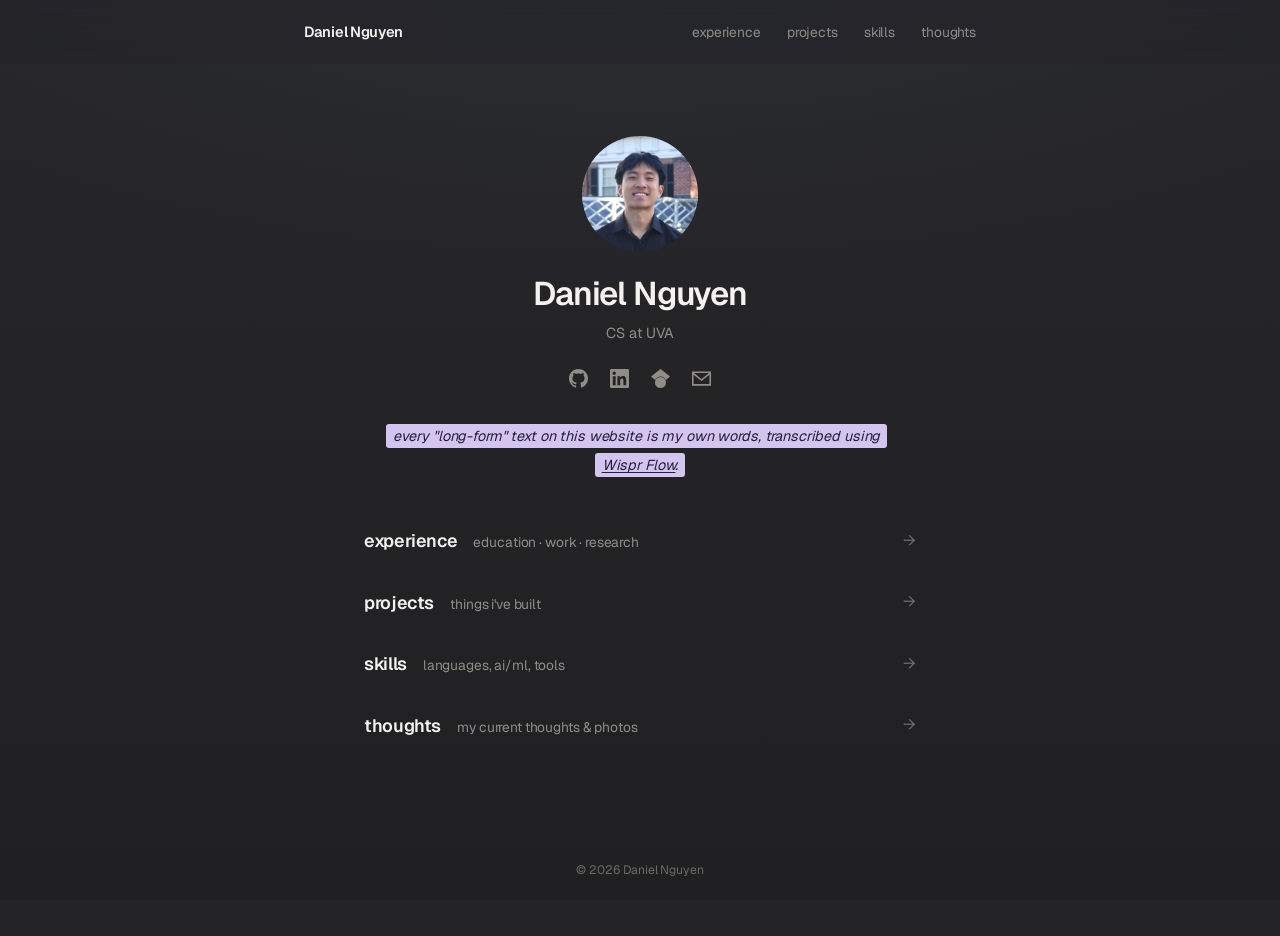
==== commit ac9772d9: "Make site seamless: remove all dividers/separators, all-sans, minimal motion - Strip every hairline," ====
--- a/index.html
+++ b/index.html
@@ -6,7 +6,7 @@
     <title>Daniel Nguyen</title>
     <link rel="preconnect" href="https://fonts.googleapis.com">
     <link rel="preconnect" href="https://fonts.gstatic.com" crossorigin>
-    <link href="https://fonts.googleapis.com/css2?family=Geist:wght@400;500;600;700&family=Geist+Mono:wght@400;500&display=swap" rel="stylesheet">
+    <link href="https://fonts.googleapis.com/css2?family=Geist:wght@400;500;600&display=swap" rel="stylesheet">
     <link rel="stylesheet" href="style.css">
 </head>
 <body>
--- a/style.css
+++ b/style.css
@@ -1,45 +1,27 @@
 /* ============================================================
-   Daniel Nguyen — design system
-   warm charcoal · Geist + Geist Mono · quiet periwinkle accent
+   Daniel Nguyen — seamless, sans, quiet
+   warm charcoal · Geist · no lines · minimal motion
    ============================================================ */
 :root {
-    /* surfaces / ink */
     --bg: #242427;
     --bg-2: #202023;
     --ink: #f3f2ef;
     --ink-soft: #cbcac5;
-    --muted: #8d8a84;
-    --faint: #64615b;
-
-    /* accent — used sparingly (arrows, active, focus, links) */
+    --muted: #908d87;
+    --faint: #6d6a63;
+
     --accent: #a9c1f2;
-    --accent-dim: #8ba6df;
-    --accent-wash: rgba(169, 193, 242, 0.12);
-
-    /* lines / fills */
-    --line: rgba(255, 255, 255, 0.08);
-    --line-strong: rgba(255, 255, 255, 0.16);
-    --surface: rgba(255, 255, 255, 0.028);
-    --surface-hover: rgba(255, 255, 255, 0.055);
-    --glass: rgba(255, 255, 255, 0.055);
-    --glass-border: rgba(255, 255, 255, 0.12);
-    --hair: rgba(255, 255, 255, 0.09);
-
-    /* type */
+
+    --surface: rgba(255, 255, 255, 0.05);
+    --surface-hover: rgba(255, 255, 255, 0.09);
+
     --sans: 'Geist', -apple-system, BlinkMacSystemFont, 'Segoe UI', Helvetica, Arial, sans-serif;
-    --mono: 'Geist Mono', ui-monospace, 'SF Mono', 'JetBrains Mono', Menlo, monospace;
-
-    /* metrics */
-    --maxw: 820px;
+
+    --maxw: 720px;
     --pad: 24px;
-    --radius: 22px;
-    --r-lg: 16px;
     --r-md: 12px;
-    --r-sm: 9px;
-
-    /* motion — expo-out for that fluid, premium settle */
-    --ease: cubic-bezier(0.16, 1, 0.3, 1);
-    --dur: 0.35s;
+    --r-sm: 8px;
+    --ease: cubic-bezier(0.22, 0.61, 0.36, 1);
 }
 
 * { margin: 0; padding: 0; box-sizing: border-box; }
@@ -48,7 +30,7 @@
 body {
     font-family: var(--sans);
     color: var(--ink-soft);
-    line-height: 1.6;
+    line-height: 1.65;
     font-size: 16px;
     letter-spacing: -0.008em;
     -webkit-font-smoothing: antialiased;
@@ -59,38 +41,23 @@
 
 ::selection { background: var(--accent); color: #17181c; }
 
-/* depth: a whisper of light up top, film grain over everything */
+/* seamless depth — a soft, continuous wash (no lines) */
 body::before {
-    content: '';
-    position: fixed;
-    inset: 0;
-    z-index: -2;
-    pointer-events: none;
-    background:
-        radial-gradient(120% 70% at 50% -8%, rgba(169, 193, 242, 0.06), transparent 55%),
-        linear-gradient(180deg, #26262a 0%, var(--bg) 34%, var(--bg-2) 100%);
-}
-body::after {
     content: '';
     position: fixed;
     inset: 0;
     z-index: -1;
     pointer-events: none;
-    opacity: 0.045;
-    background-image: url('noise.png');
-    background-size: 128px 128px;
-    background-repeat: repeat;
+    background:
+        radial-gradient(130% 80% at 50% -10%, rgba(169, 193, 242, 0.05), transparent 55%),
+        linear-gradient(180deg, #262629 0%, var(--bg) 40%, var(--bg-2) 100%);
 }
 
 a { color: inherit; }
-:focus-visible {
-    outline: 2px solid var(--accent);
-    outline-offset: 3px;
-    border-radius: 3px;
-}
-
-/* Kindle-style highlight (Wispr Flow note) */
-.wispr { text-align: center; margin: 32px 0 2px; font-size: 0.88rem; line-height: 2.05; }
+:focus-visible { outline: 2px solid var(--accent); outline-offset: 3px; border-radius: 3px; }
+
+/* Wispr Flow note */
+.wispr { text-align: center; margin: 34px 0 2px; font-size: 0.9rem; line-height: 2; }
 .hl {
     background: #d3c4f0;
     color: #261f3d;
@@ -104,45 +71,28 @@
 .hl-blue {
     background: #bcd0f4;
     color: #1f2a48;
-    font-weight: 700;
+    font-weight: 600;
     padding: 3px 9px;
     border-radius: 3px;
     box-decoration-break: clone;
     -webkit-box-decoration-break: clone;
 }
 
-/* cursor spotlight */
-.cursor-glow {
-    position: fixed;
-    top: 0; left: 0;
-    width: 300px; height: 300px;
-    margin: -150px 0 0 -150px;
-    border-radius: 50%;
-    pointer-events: none;
-    z-index: -1;
-    background: radial-gradient(circle, rgba(169, 193, 242, 0.06), transparent 60%);
-    opacity: 0;
-    transition: opacity 0.6s ease;
-    will-change: transform;
-}
-@media (hover: none) { .cursor-glow { display: none; } }
-
-/* ---------- Top bar — sticky, frosted ---------- */
+.cursor-glow { display: none; }
+
+/* ---------- Top bar — frosted, no border ---------- */
 .topbar {
     position: sticky;
     top: 0;
     z-index: 50;
-    background: rgba(33, 32, 35, 0.55);
-    backdrop-filter: blur(14px) saturate(150%);
-    -webkit-backdrop-filter: blur(14px) saturate(150%);
-    border-bottom: 1px solid transparent;
-    transition: border-color var(--dur) var(--ease), background var(--dur) var(--ease);
-}
-.topbar.scrolled { border-bottom-color: var(--line); }
+    background: rgba(36, 36, 40, 0.6);
+    backdrop-filter: blur(16px) saturate(140%);
+    -webkit-backdrop-filter: blur(16px) saturate(140%);
+}
 .topbar-inner {
-    max-width: 720px;
+    max-width: var(--maxw);
     margin: 0 auto;
-    padding: 18px var(--pad);
+    padding: 20px var(--pad);
     display: flex;
     justify-content: space-between;
     align-items: center;
@@ -153,474 +103,183 @@
     letter-spacing: -0.02em;
     color: var(--ink);
     text-decoration: none;
-    transition: opacity 0.2s var(--ease);
-}
-.wordmark:hover { opacity: 0.7; }
+    transition: color 0.2s var(--ease);
+}
+.wordmark:hover { color: var(--muted); }
 .topbar nav { display: flex; gap: 26px; }
 .topbar nav a {
-    position: relative;
-    font-size: 0.85rem;
+    font-size: 0.86rem;
     color: var(--muted);
     text-decoration: none;
-    padding: 4px 0;
     transition: color 0.2s var(--ease);
 }
-.topbar nav a::after {
-    content: '';
-    position: absolute;
-    left: 0; right: 100%; bottom: -1px;
-    height: 1.5px;
-    background: var(--accent);
-    transition: right 0.3s var(--ease);
-}
 .topbar nav a:hover { color: var(--ink); }
-.topbar nav a:hover::after { right: 0; }
-.topbar nav a.active { color: var(--ink); }
-.topbar nav a.active::after { right: 0; background: var(--line-strong); }
+.topbar nav a.active { color: var(--accent); }
 
 /* ---------- Page ---------- */
-.page { max-width: var(--maxw); margin: 0 auto; padding: 64px var(--pad) 48px; }
+.page { max-width: var(--maxw); margin: 0 auto; padding: 72px var(--pad) 64px; }
 .panel { padding: 0; }
 
 /* ---------- Header (centered) ---------- */
-.head { text-align: center; margin-bottom: 16px; }
+.head { text-align: center; margin-bottom: 20px; }
 .avatar {
     width: 116px;
     height: 116px;
     object-fit: cover;
     border-radius: 50%;
-    border: 1px solid var(--line-strong);
-    box-shadow: 0 20px 50px -18px rgba(0, 0, 0, 0.7), 0 0 0 6px rgba(255, 255, 255, 0.02);
     display: block;
-    margin: 0 auto 22px;
-    transition: transform 0.5s var(--ease), box-shadow 0.5s var(--ease);
-}
-.avatar:hover { transform: translateY(-2px); box-shadow: 0 26px 60px -18px rgba(0, 0, 0, 0.75), 0 0 0 6px var(--accent-wash); }
+    margin: 0 auto 24px;
+}
 .head h1 { font-size: 2.05rem; font-weight: 600; letter-spacing: -0.035em; color: var(--ink); line-height: 1.08; }
-.head .tag {
-    font-family: var(--mono);
-    font-size: 0.78rem;
-    color: var(--muted);
-    margin-top: 10px;
-    letter-spacing: -0.01em;
-}
-.social { display: flex; justify-content: center; gap: 8px; margin-top: 20px; }
-.social a {
-    display: inline-flex;
-    align-items: center;
-    justify-content: center;
-    width: 38px; height: 38px;
-    border-radius: var(--r-sm);
-    border: 1px solid transparent;
-    transition: background 0.2s var(--ease), border-color 0.2s var(--ease), transform 0.2s var(--ease);
-}
+.head .tag { font-size: 0.9rem; color: var(--muted); margin-top: 10px; }
+.social { display: flex; justify-content: center; gap: 22px; margin-top: 24px; }
+.social a { display: inline-flex; }
 .social a svg { width: 19px; height: 19px; fill: var(--muted); transition: fill 0.2s var(--ease); }
-.social a:hover { background: var(--surface-hover); border-color: var(--line); transform: translateY(-2px); }
 .social a:hover svg { fill: var(--ink); }
 
-.divider { height: 1px; background: var(--line); margin: 30px 0; border: 0; }
-
-/* ---------- Homepage hub: numbered section links ---------- */
-.panel { counter-reset: sxn; }
+/* no visible divider — just breathing room */
+.divider { height: 0; margin: 30px 0; border: 0; }
+
+/* ---------- Homepage hub ---------- */
 .sxn {
-    position: relative;
     display: flex;
     align-items: baseline;
     gap: 16px;
-    padding: 20px 18px 20px 16px;
-    margin: 0 -18px;
-    border-radius: var(--r-md);
+    padding: 16px 0;
     text-decoration: none;
     color: inherit;
-    transition: background 0.25s var(--ease), transform 0.25s var(--ease);
-}
-.sxn + .sxn { box-shadow: 0 -1px 0 var(--line); }
-.sxn::before {
-    counter-increment: sxn;
-    content: counter(sxn, decimal-leading-zero);
-    font-family: var(--mono);
-    font-size: 0.72rem;
-    color: var(--faint);
-    padding-top: 4px;
-    transition: color 0.25s var(--ease);
-}
-.sxn-title {
-    font-size: 1.12rem;
-    font-weight: 600;
-    letter-spacing: -0.02em;
-    color: var(--ink);
-}
-.sxn-desc { font-family: var(--mono); font-size: 0.76rem; color: var(--muted); letter-spacing: -0.01em; }
-.sxn-arrow {
-    margin-left: auto;
-    align-self: center;
-    color: var(--faint);
-    transition: transform 0.25s var(--ease), color 0.25s var(--ease);
-}
-.sxn:hover { background: var(--surface-hover); }
-.sxn:hover::before { color: var(--accent); }
-.sxn:hover .sxn-arrow { transform: translateX(4px); color: var(--accent); }
+}
+.sxn-title { font-size: 1.12rem; font-weight: 600; letter-spacing: -0.02em; color: var(--ink); transition: color 0.2s var(--ease); }
+.sxn-desc { font-size: 0.86rem; color: var(--muted); }
+.sxn-arrow { margin-left: auto; align-self: center; color: var(--faint); transition: color 0.2s var(--ease); }
+.sxn:hover .sxn-title,
+.sxn:hover .sxn-arrow { color: var(--accent); }
 
 /* ---------- Two-column body ---------- */
 .cols { display: grid; grid-template-columns: 1fr 1fr; gap: 4px 52px; align-items: start; }
 .col { min-width: 0; }
 
-/* ---------- Blocks (left-aligned list) ---------- */
-.block { margin-bottom: 34px; }
+/* ---------- Blocks ---------- */
+.block { margin-bottom: 40px; }
 .col .block:last-child { margin-bottom: 0; }
 .block-label {
-    font-family: var(--mono);
-    font-size: 0.68rem;
+    font-size: 0.72rem;
     letter-spacing: 0.16em;
     text-transform: uppercase;
     color: var(--faint);
     font-weight: 500;
-    margin-bottom: 14px;
-    padding-bottom: 10px;
-    border-bottom: 1px solid var(--line);
+    margin-bottom: 16px;
 }
 .entry {
     display: flex;
     justify-content: space-between;
     align-items: baseline;
     gap: 20px;
-    padding: 8px 0;
+    padding: 7px 0;
     text-decoration: none;
     color: inherit;
     transition: opacity 0.2s var(--ease);
 }
-a.entry:hover { opacity: 0.62; }
+a.entry:hover { opacity: 0.6; }
 .e-main { min-width: 0; font-size: 0.95rem; line-height: 1.5; }
 .entry .org { color: var(--ink); font-weight: 600; }
 .entry .role { color: var(--muted); }
 .entry .role::before { content: "  ·  "; color: var(--faint); }
-.entry .yr, .entry .stack {
-    flex-shrink: 0;
-    white-space: nowrap;
-    font-family: var(--mono);
-    font-size: 0.75rem;
-    color: var(--faint);
-    letter-spacing: -0.02em;
-}
-
-/* inline link inside an entry */
-.lnk {
-    color: inherit;
-    text-decoration: none;
-    border-bottom: 1px solid var(--line-strong);
-    transition: border-color 0.2s var(--ease), color 0.2s var(--ease);
-}
-.lnk:hover { border-color: var(--accent); color: var(--ink); }
-
-/* projects list */
-.proj-item {
-    position: relative;
-    display: block;
-    text-decoration: none;
-    color: inherit;
-    padding: 20px 18px;
-    margin: 0 -18px;
-    border-radius: var(--r-md);
-    transition: background 0.25s var(--ease);
-}
-.proj-item + .proj-item { box-shadow: 0 -1px 0 var(--line); }
-.proj-item:hover { background: var(--surface-hover); }
-.proj-name {
-    font-size: 1.04rem;
-    font-weight: 600;
-    letter-spacing: -0.02em;
-    color: var(--ink);
-    margin-bottom: 12px;
-    display: flex;
-    align-items: center;
-}
-.gh-icon {
-    width: 15px; height: 15px;
-    fill: var(--faint);
-    margin-left: 9px;
-    flex-shrink: 0;
-    transition: fill 0.2s var(--ease), transform 0.2s var(--ease);
-}
-.proj-item:hover .gh-icon { fill: var(--accent); transform: translate(2px, -2px); }
-.proj-item .tags span {
-    font-family: var(--mono);
-    font-size: 0.74rem;
-    letter-spacing: -0.02em;
+.entry .yr, .entry .stack { flex-shrink: 0; white-space: nowrap; font-size: 0.82rem; color: var(--faint); }
+
+.lnk { color: inherit; text-decoration: none; border-bottom: 1px solid rgba(255,255,255,0.18); transition: border-color 0.2s var(--ease); }
+.lnk:hover { border-color: var(--accent); }
+
+/* projects */
+.proj-item { display: block; text-decoration: none; color: inherit; padding: 18px 0; }
+.proj-name { font-size: 1.04rem; font-weight: 600; letter-spacing: -0.02em; color: var(--ink); margin-bottom: 13px; display: flex; align-items: center; transition: color 0.2s var(--ease); }
+.proj-item:hover .proj-name { color: var(--accent); }
+.gh-icon { width: 15px; height: 15px; fill: var(--faint); margin-left: 10px; flex-shrink: 0; transition: fill 0.2s var(--ease); }
+.proj-item:hover .gh-icon { fill: var(--accent); }
+
+/* tags — soft pills, no borders */
+.tags { display: flex; flex-wrap: wrap; gap: 7px; }
+.tags span {
+    font-size: 0.8rem;
     color: var(--ink-soft);
     background: var(--surface);
-    border: 1px solid var(--line);
     border-radius: var(--r-sm);
-    padding: 4px 10px;
-    transition: border-color 0.2s var(--ease), background 0.2s var(--ease);
-}
-.proj-item:hover .tags span { border-color: var(--line-strong); background: rgba(255, 255, 255, 0.07); }
+    padding: 4px 11px;
+}
 
 /* publications */
-.pub { margin-bottom: 18px; max-width: 62ch; }
+.pub { margin-bottom: 20px; max-width: 62ch; }
 .pub:last-child { margin-bottom: 0; }
 .pub-title { font-size: 0.96rem; font-weight: 500; color: var(--ink); line-height: 1.55; }
-a.pub-title {
-    text-decoration: none;
-    border-bottom: 1px solid var(--line-strong);
-    padding-bottom: 1px;
-    transition: border-color 0.2s var(--ease);
-}
+a.pub-title { text-decoration: none; border-bottom: 1px solid rgba(255,255,255,0.18); padding-bottom: 1px; transition: border-color 0.2s var(--ease); }
 a.pub-title:hover { border-color: var(--accent); }
-.pub-meta { font-family: var(--mono); font-size: 0.74rem; color: var(--faint); margin-top: 6px; letter-spacing: -0.01em; }
-
-/* ---------- Skills (chips) ---------- */
-.skill-line { display: flex; gap: 16px; align-items: baseline; padding: 12px 0; }
-.skill-line + .skill-line { box-shadow: 0 -1px 0 var(--line); }
-.skill-k {
-    flex-shrink: 0;
-    width: 82px;
-    font-family: var(--mono);
-    font-size: 0.72rem;
-    color: var(--muted);
-    text-transform: lowercase;
-    letter-spacing: -0.01em;
-    padding-top: 5px;
-}
-.tags { display: flex; flex-wrap: wrap; gap: 7px; }
-.tags span {
-    font-family: var(--mono);
-    font-size: 0.76rem;
-    letter-spacing: -0.02em;
-    color: var(--ink-soft);
-    background: var(--surface);
-    border: 1px solid var(--line);
-    border-radius: var(--r-sm);
-    padding: 4px 10px;
-    transition: border-color 0.2s var(--ease), color 0.2s var(--ease), background 0.2s var(--ease);
-}
-.tags span:hover { border-color: var(--line-strong); color: var(--ink); background: var(--surface-hover); }
+.pub-meta { font-size: 0.8rem; color: var(--faint); margin-top: 6px; }
+
+/* ---------- Skills ---------- */
+.skill-line { display: flex; gap: 18px; align-items: baseline; padding: 12px 0; }
+.skill-k { flex-shrink: 0; width: 84px; font-size: 0.78rem; color: var(--muted); text-transform: lowercase; padding-top: 4px; }
 
 /* coursework */
-.coursework { margin-top: 40px; }
-.course-label {
-    font-family: var(--mono);
-    font-size: 0.68rem;
-    letter-spacing: 0.16em;
-    text-transform: uppercase;
-    font-weight: 500;
-    color: var(--faint);
-    padding-bottom: 10px;
-    border-bottom: 1px solid var(--line);
-    display: block;
-}
-.course-list {
-    margin-top: 18px;
-    list-style: none;
-    padding: 0;
-    display: grid;
-    grid-template-columns: 1fr 1fr;
-    gap: 2px 40px;
-}
-.course-list li {
-    font-size: 0.9rem;
-    line-height: 1.4;
-    color: var(--muted);
-    padding: 7px 0;
-    padding-left: 18px;
-    position: relative;
-}
-.course-list li::before {
-    content: '';
-    position: absolute;
-    left: 0; top: 0.85em;
-    width: 5px; height: 5px;
-    border-radius: 50%;
-    background: var(--faint);
-}
+.coursework { margin-top: 44px; }
+.course-label { font-size: 0.72rem; letter-spacing: 0.16em; text-transform: uppercase; font-weight: 500; color: var(--faint); display: block; }
+.course-list { margin-top: 18px; list-style: none; padding: 0; display: grid; grid-template-columns: 1fr 1fr; gap: 2px 40px; }
+.course-list li { font-size: 0.92rem; line-height: 1.5; color: var(--muted); padding: 6px 0; }
 @media (max-width: 540px) { .course-list { grid-template-columns: 1fr; } }
 
-.mail {
-    font-size: 0.95rem;
-    color: var(--ink);
-    text-decoration: none;
-    border-bottom: 1px solid var(--line-strong);
-    transition: border-color 0.2s var(--ease);
-}
+.mail { font-size: 0.95rem; color: var(--ink); text-decoration: none; border-bottom: 1px solid rgba(255,255,255,0.18); transition: border-color 0.2s var(--ease); }
 .mail:hover { border-color: var(--accent); }
 
-/* ---------- Minimal centered stage ---------- */
-.stage {
-    min-height: 100vh;
-    display: flex;
-    flex-direction: column;
-    align-items: center;
-    justify-content: center;
-    text-align: center;
-    padding: 64px 24px;
-}
+/* ---------- Legacy stage / modal (kept safe) ---------- */
+.stage { min-height: 100vh; display: flex; flex-direction: column; align-items: center; justify-content: center; text-align: center; padding: 64px 24px; }
 .stage .avatar { margin: 0 0 24px; }
 .stage h1 { font-size: 2rem; font-weight: 600; letter-spacing: -0.03em; color: var(--ink); }
 .stage .tag { font-size: 0.88rem; color: var(--muted); margin-top: 8px; }
 .nav-min { display: flex; flex-wrap: wrap; justify-content: center; gap: 24px; margin-top: 30px; }
-.nav-min a, .nav-min button {
-    font-family: inherit;
-    font-size: 0.92rem;
-    color: var(--muted);
-    background: none;
-    border: none;
-    padding: 0;
-    cursor: pointer;
-    text-decoration: none;
-    transition: color 0.2s var(--ease);
-}
+.nav-min a, .nav-min button { font-family: inherit; font-size: 0.92rem; color: var(--muted); background: none; border: none; padding: 0; cursor: pointer; text-decoration: none; transition: color 0.2s var(--ease); }
 .nav-min a:hover, .nav-min button:hover { color: var(--ink); }
 .stage .social { margin-top: 28px; }
-
-/* ---------- Action pills ---------- */
 .actions { display: flex; flex-wrap: wrap; justify-content: center; gap: 10px; margin-top: 28px; }
-.action-btn {
-    font-family: inherit;
-    font-size: 0.88rem;
-    color: var(--ink-soft);
-    background: var(--glass);
-    border: 1px solid var(--glass-border);
-    border-radius: 11px;
-    padding: 11px 20px;
-    cursor: pointer;
-    transition: color 0.2s var(--ease), background 0.2s var(--ease), border-color 0.2s var(--ease), transform 0.2s var(--ease);
-}
-.action-btn:hover {
-    color: var(--ink);
-    background: var(--surface-hover);
-    border-color: var(--line-strong);
-    transform: translateY(-1px);
-}
-
-/* ---------- Modal ---------- */
-.modal-overlay {
-    position: fixed;
-    inset: 0;
-    z-index: 100;
-    display: flex;
-    align-items: center;
-    justify-content: center;
-    padding: 24px;
-    background: rgba(6, 6, 9, 0.62);
-    backdrop-filter: blur(7px);
-    -webkit-backdrop-filter: blur(7px);
-    opacity: 0;
-    pointer-events: none;
-    transition: opacity 0.22s var(--ease);
-}
+.action-btn { font-family: inherit; font-size: 0.88rem; color: var(--ink-soft); background: var(--surface); border: none; border-radius: 11px; padding: 12px 22px; cursor: pointer; transition: background 0.2s var(--ease), color 0.2s var(--ease); }
+.action-btn:hover { color: var(--ink); background: var(--surface-hover); }
+.modal-overlay { position: fixed; inset: 0; z-index: 100; display: flex; align-items: center; justify-content: center; padding: 24px; background: rgba(6, 6, 9, 0.62); backdrop-filter: blur(7px); -webkit-backdrop-filter: blur(7px); opacity: 0; pointer-events: none; transition: opacity 0.25s var(--ease); }
 .modal-overlay.open { opacity: 1; pointer-events: auto; }
-.modal {
-    position: relative;
-    width: 100%;
-    max-width: 520px;
-    max-height: 82vh;
-    overflow-y: auto;
-    background: rgba(20, 21, 26, 0.92);
-    backdrop-filter: blur(26px) saturate(170%);
-    -webkit-backdrop-filter: blur(26px) saturate(170%);
-    border: 1px solid var(--glass-border);
-    border-radius: 22px;
-    padding: 36px 34px;
-    box-shadow: 0 30px 80px -20px rgba(0, 0, 0, 0.7);
-    transform: translateY(10px) scale(0.985);
-    transition: transform 0.22s var(--ease);
-}
-.modal-overlay.open .modal { transform: none; }
-.modal-title { font-family: var(--mono); font-size: 0.7rem; letter-spacing: 0.16em; text-transform: uppercase; color: var(--faint); font-weight: 500; margin-bottom: 24px; }
-.modal-close {
-    position: absolute;
-    top: 18px; right: 18px;
-    width: 30px; height: 30px;
-    display: flex;
-    align-items: center;
-    justify-content: center;
-    background: var(--glass);
-    border: 1px solid var(--glass-border);
-    border-radius: 9px;
-    color: var(--muted);
-    font-size: 1.15rem;
-    line-height: 1;
-    cursor: pointer;
-    transition: color 0.2s var(--ease), background 0.2s var(--ease);
-}
-.modal-close:hover { color: var(--ink); background: rgba(255, 255, 255, 0.12); }
+.modal { position: relative; width: 100%; max-width: 520px; max-height: 82vh; overflow-y: auto; background: rgba(28, 28, 32, 0.96); backdrop-filter: blur(26px); -webkit-backdrop-filter: blur(26px); border-radius: 18px; padding: 38px 34px; }
+.modal-title { font-size: 0.72rem; letter-spacing: 0.16em; text-transform: uppercase; color: var(--faint); font-weight: 500; margin-bottom: 24px; }
+.modal-close { position: absolute; top: 18px; right: 18px; width: 32px; height: 32px; display: flex; align-items: center; justify-content: center; background: var(--surface); border: none; border-radius: 50%; color: var(--muted); font-size: 1.15rem; line-height: 1; cursor: pointer; transition: color 0.2s var(--ease), background 0.2s var(--ease); }
+.modal-close:hover { color: var(--ink); background: var(--surface-hover); }
 
 /* ---------- Blog ---------- */
 .about-text { font-size: 1.4rem; font-weight: 600; letter-spacing: -0.02em; color: var(--ink); line-height: 1.3; }
 .about-sub { font-size: 0.98rem; color: var(--muted); margin-top: 12px; }
-.post {
-    position: relative;
-    display: block;
-    text-decoration: none;
-    color: inherit;
-    padding: 20px 18px;
-    margin: 0 -18px;
-    border-radius: var(--r-md);
-    transition: background 0.25s var(--ease);
-}
-.post + .post { box-shadow: 0 -1px 0 var(--line); }
-.post:hover { background: var(--surface-hover); }
-.post .date { font-family: var(--mono); font-size: 0.72rem; color: var(--faint); margin-bottom: 7px; text-transform: lowercase; letter-spacing: -0.01em; }
-.post .title { font-size: 1.14rem; font-weight: 600; letter-spacing: -0.02em; color: var(--ink); transition: color 0.2s var(--ease); }
+.post { display: block; text-decoration: none; color: inherit; padding: 18px 0; }
+.post .date { font-size: 0.78rem; color: var(--faint); margin-bottom: 7px; text-transform: lowercase; }
+.post .title { font-size: 1.16rem; font-weight: 600; letter-spacing: -0.02em; color: var(--ink); transition: color 0.2s var(--ease); }
 .post:hover .title { color: var(--accent); }
 .empty { font-size: 0.92rem; color: var(--muted); text-align: center; padding: 8px 0; }
 
 /* ---------- Journal entry ---------- */
 .entry-head { margin-bottom: 56px; }
-.entry-head .date { font-family: var(--mono); font-size: 0.76rem; color: var(--faint); text-transform: lowercase; letter-spacing: 0.02em; margin-bottom: 12px; }
+.entry-head .date { font-size: 0.8rem; color: var(--faint); text-transform: lowercase; letter-spacing: 0.02em; margin-bottom: 12px; }
 .entry-head h1 { font-size: clamp(2rem, 5vw, 2.8rem); font-weight: 600; letter-spacing: -0.035em; color: var(--ink); line-height: 1.05; }
-.entry-back {
-    display: inline-block;
-    margin-bottom: 28px;
-    font-family: var(--mono);
-    font-size: 0.78rem;
-    color: var(--muted);
-    text-decoration: none;
-    transition: color 0.2s var(--ease), transform 0.2s var(--ease);
-}
-.entry-back:hover { color: var(--ink); transform: translateX(-3px); }
-
-/* title block overlaid on the main photo */
+.entry-back { display: inline-block; margin-bottom: 28px; font-size: 0.84rem; color: var(--muted); text-decoration: none; transition: color 0.2s var(--ease); }
+.entry-back:hover { color: var(--ink); }
+
 .ph.feature { position: relative; }
-.feature-overlay {
-    position: absolute;
-    left: 0; right: 0; top: 0;
-    padding: 22px 26px 34px;
-    text-align: left;
-    background: linear-gradient(to bottom, rgba(0,0,0,0.8), rgba(0,0,0,0.34) 50%, transparent);
-    pointer-events: none;
-}
+.feature-overlay { position: absolute; left: 0; right: 0; top: 0; padding: 22px 26px 34px; text-align: left; background: linear-gradient(to bottom, rgba(0,0,0,0.78), rgba(0,0,0,0.3) 50%, transparent); pointer-events: none; }
 .feature-overlay .entry-back { display: inline-block; margin-bottom: 12px; font-size: 0.82rem; color: rgba(255,255,255,0.85); pointer-events: auto; }
 .feature-overlay .entry-back:hover { color: #fff; }
 .feature-overlay .date { font-size: 0.75rem; color: rgba(255,255,255,0.82); text-transform: lowercase; letter-spacing: 0.05em; margin-bottom: 4px; }
 .feature-overlay h1 { font-size: clamp(1.7rem, 3.6vw, 2.4rem); font-weight: 600; letter-spacing: -0.03em; line-height: 1.05; color: #fff; margin: 0; }
 
-/* photo essay — photo cluster left, text right */
-.entry-main { padding: 56px 0 96px; }
+.entry-main { padding: 48px 0 96px; }
 .entry-col { max-width: 1120px; margin: 0 auto; padding: 0 36px; }
-.entry-body {
-    max-width: 1120px;
-    margin: 40px auto 0;
-    padding: 0 36px;
-    display: grid;
-    grid-template-columns: 1.35fr 1fr;
-    gap: 44px;
-    align-items: start;
-}
-
-.ph {
-    margin: 0;
-    border-radius: var(--r-md);
-    overflow: hidden;
-    background: var(--surface);
-    border: 1px solid var(--line);
-    cursor: zoom-in;
-}
-.ph img { width: 100%; height: 100%; object-fit: cover; display: block; transition: opacity 0.3s var(--ease), transform 0.5s var(--ease); }
-.ph:hover img { opacity: 0.92; transform: scale(1.02); }
+.entry-body { max-width: 1120px; margin: 44px auto 0; padding: 0 36px; display: grid; grid-template-columns: 1.35fr 1fr; gap: 48px; align-items: start; }
+
+.ph { margin: 0; border-radius: var(--r-md); overflow: hidden; background: var(--surface); cursor: zoom-in; }
+.ph img { width: 100%; height: 100%; object-fit: cover; display: block; }
 .ph.feature { aspect-ratio: 3 / 2; }
 .ph.feature img { object-position: center 42%; }
 
-/* photos pin on the left while the text scrolls */
 .photos { position: sticky; top: 88px; align-self: start; }
 .photo-row { display: grid; grid-template-columns: 1fr 1.4fr 1fr; gap: 8px; height: 250px; margin-top: 8px; }
 .photo-row .ph { height: 100%; }
@@ -629,16 +288,9 @@
 
 .text-col { display: flex; flex-direction: column; gap: 18px; }
 .text-col p { font-size: 1.05rem; line-height: 1.8; color: var(--ink-soft); margin: 0; max-width: 68ch; }
-.text-col strong { color: var(--ink); font-weight: 700; }
+.text-col strong { color: var(--ink); font-weight: 600; }
 .note p { font-size: 1.02rem; line-height: 1.72; color: var(--ink-soft); }
-.note.empty {
-    border: 1px dashed var(--line);
-    border-radius: var(--r-md);
-    padding: 24px 26px;
-    color: var(--faint);
-    font-style: italic;
-    font-size: 0.9rem;
-}
+.note.empty { color: var(--faint); font-style: italic; font-size: 0.9rem; padding: 8px 0; }
 
 @media (max-width: 720px) {
     .entry-col, .entry-body { padding: 0 22px; }
@@ -647,104 +299,45 @@
     .photo-row { height: 32vw; max-height: 210px; }
 }
 
-/* entry page — fixed viewport, only the writing scrolls (desktop) */
 @media (min-width: 721px) and (min-height: 600px) and (hover: hover) and (pointer: fine) {
     body.entry-page { height: 100vh; overflow: hidden; display: flex; flex-direction: column; }
     .entry-page .topbar { flex-shrink: 0; }
-    .entry-page .entry-main { flex: 1; min-height: 0; display: flex; flex-direction: column; padding: 14px 0; }
+    .entry-page .entry-main { flex: 1; min-height: 0; display: flex; flex-direction: column; padding: 16px 0; }
     .entry-page .entry-col { flex-shrink: 0; width: 100%; }
     .entry-page .entry-head { margin-bottom: 0; }
-    .entry-page .entry-body { flex: 0 0 auto; width: 100%; height: clamp(360px, calc(100vh - 290px), 640px); margin: 20px auto 0; align-items: stretch; min-height: 0; }
+    .entry-page .entry-body { flex: 0 0 auto; width: 100%; height: clamp(360px, calc(100vh - 290px), 640px); margin: 22px auto 0; align-items: stretch; min-height: 0; }
     .entry-page .photos { position: static; height: 100%; display: flex; flex-direction: column; gap: 8px; min-height: 0; overflow: hidden; }
     .entry-page .ph.feature { flex: 0 0 auto; min-height: 0; aspect-ratio: 3 / 2; }
     .entry-page .photo-row { flex: 1 1 auto; min-height: 0; height: auto; margin-top: 0; }
     .entry-page .text-col { height: 100%; overflow-y: auto; padding-right: 14px; }
     .entry-page footer { display: none; }
-    .entry-page .text-col::-webkit-scrollbar { width: 6px; }
-    .entry-page .text-col::-webkit-scrollbar-thumb { background: var(--line-strong); border-radius: 3px; }
+    .entry-page .text-col::-webkit-scrollbar { width: 5px; }
+    .entry-page .text-col::-webkit-scrollbar-thumb { background: rgba(255,255,255,0.14); border-radius: 3px; }
     .entry-page .text-col::-webkit-scrollbar-track { background: transparent; }
 }
 
 @media (hover: none) { .photos { position: static; } }
 
 /* lightbox */
-.lightbox {
-    position: fixed;
-    inset: 0;
-    z-index: 1000;
-    background: rgba(8, 8, 10, 0.94);
-    backdrop-filter: blur(6px);
-    -webkit-backdrop-filter: blur(6px);
-    display: flex;
-    align-items: center;
-    justify-content: center;
-    padding: 24px;
-    cursor: zoom-out;
-    opacity: 0;
-    pointer-events: none;
-    transition: opacity 0.25s var(--ease);
-}
+.lightbox { position: fixed; inset: 0; z-index: 1000; background: rgba(8, 8, 10, 0.94); backdrop-filter: blur(6px); -webkit-backdrop-filter: blur(6px); display: flex; align-items: center; justify-content: center; padding: 28px; cursor: zoom-out; opacity: 0; pointer-events: none; transition: opacity 0.25s var(--ease); }
 .lightbox.open { opacity: 1; pointer-events: auto; }
-.lightbox img {
-    max-width: 94vw;
-    max-height: 92vh;
-    object-fit: contain;
-    border-radius: var(--r-md);
-    box-shadow: 0 30px 90px rgba(0, 0, 0, 0.6);
-    transform: scale(0.97);
-    transition: transform 0.3s var(--ease);
-}
-.lightbox.open img { transform: scale(1); }
+.lightbox img { max-width: 93vw; max-height: 91vh; object-fit: contain; border-radius: var(--r-md); }
 
 /* ---------- Footer ---------- */
-footer { max-width: var(--maxw); margin: 0 auto; padding: 24px var(--pad) 56px; text-align: center; }
-.footer-inner { font-family: var(--mono); font-size: 0.72rem; color: var(--faint); letter-spacing: -0.01em; }
-
-/* ---------- Motion — staggered reveal ---------- */
-.reveal { opacity: 0; transform: translateY(10px); transition: opacity 0.6s var(--ease), transform 0.6s var(--ease); }
-.reveal.in { opacity: 1; transform: none; }
-
-/* children settle in sequence once the panel reveals */
-.reveal .head,
-.reveal .divider,
-.reveal :is(.sxn, .proj-item, .skill-line, .post, .block, .pub, .coursework) {
-    opacity: 0;
-    transform: translateY(12px);
-    transition: opacity 0.55s var(--ease), transform 0.55s var(--ease);
-}
-.reveal.in .head,
-.reveal.in .divider,
-.reveal.in :is(.sxn, .proj-item, .skill-line, .post, .block, .pub, .coursework) {
-    opacity: 1;
-    transform: none;
-}
-.reveal.in .head { transition-delay: 0.02s; }
-.reveal.in .divider { transition-delay: 0.08s; }
-.reveal.in :is(.sxn, .proj-item, .skill-line, .post, .block, .pub):nth-of-type(1) { transition-delay: 0.10s; }
-.reveal.in :is(.sxn, .proj-item, .skill-line, .post, .block, .pub):nth-of-type(2) { transition-delay: 0.16s; }
-.reveal.in :is(.sxn, .proj-item, .skill-line, .post, .block, .pub):nth-of-type(3) { transition-delay: 0.22s; }
-.reveal.in :is(.sxn, .proj-item, .skill-line, .post, .block, .pub):nth-of-type(4) { transition-delay: 0.28s; }
-.reveal.in :is(.sxn, .proj-item, .skill-line, .post, .block, .pub):nth-of-type(5) { transition-delay: 0.34s; }
-.reveal.in :is(.sxn, .proj-item, .skill-line, .post, .block, .pub):nth-of-type(6) { transition-delay: 0.40s; }
-
+footer { max-width: var(--maxw); margin: 0 auto; padding: 40px var(--pad) 56px; text-align: center; }
+.footer-inner { font-size: 0.76rem; color: var(--faint); }
+
+/* ---------- Motion — one quiet fade, nothing else ---------- */
+.reveal { opacity: 0; transition: opacity 0.6s var(--ease); }
+.reveal.in { opacity: 1; }
 @media (prefers-reduced-motion: reduce) {
-    .reveal, .reveal .head, .reveal .divider,
-    .reveal :is(.sxn, .proj-item, .skill-line, .post, .block, .pub, .coursework) {
-        opacity: 1; transform: none; transition: none;
-    }
-    .ph:hover img { transform: none; }
+    .reveal { opacity: 1; transition: none; }
     html { scroll-behavior: auto; }
 }
 
 /* ---------- Responsive ---------- */
 @media (max-width: 560px) {
-    .panel { padding: 0; }
     .head h1 { font-size: 1.72rem; }
-    .topbar-inner { padding: 14px 18px; gap: 12px; }
-    .wordmark { white-space: nowrap; }
-    .topbar nav { gap: 15px; }
-    .topbar nav a { font-size: 0.8rem; }
-    .sxn, .proj-item, .post { margin: 0 -12px; padding-left: 12px; padding-right: 12px; }
+    .topbar nav { gap: 18px; }
     .entry { flex-direction: column; gap: 3px; }
-    .entry .yr, .entry .stack { font-size: 0.72rem; }
-}
+}
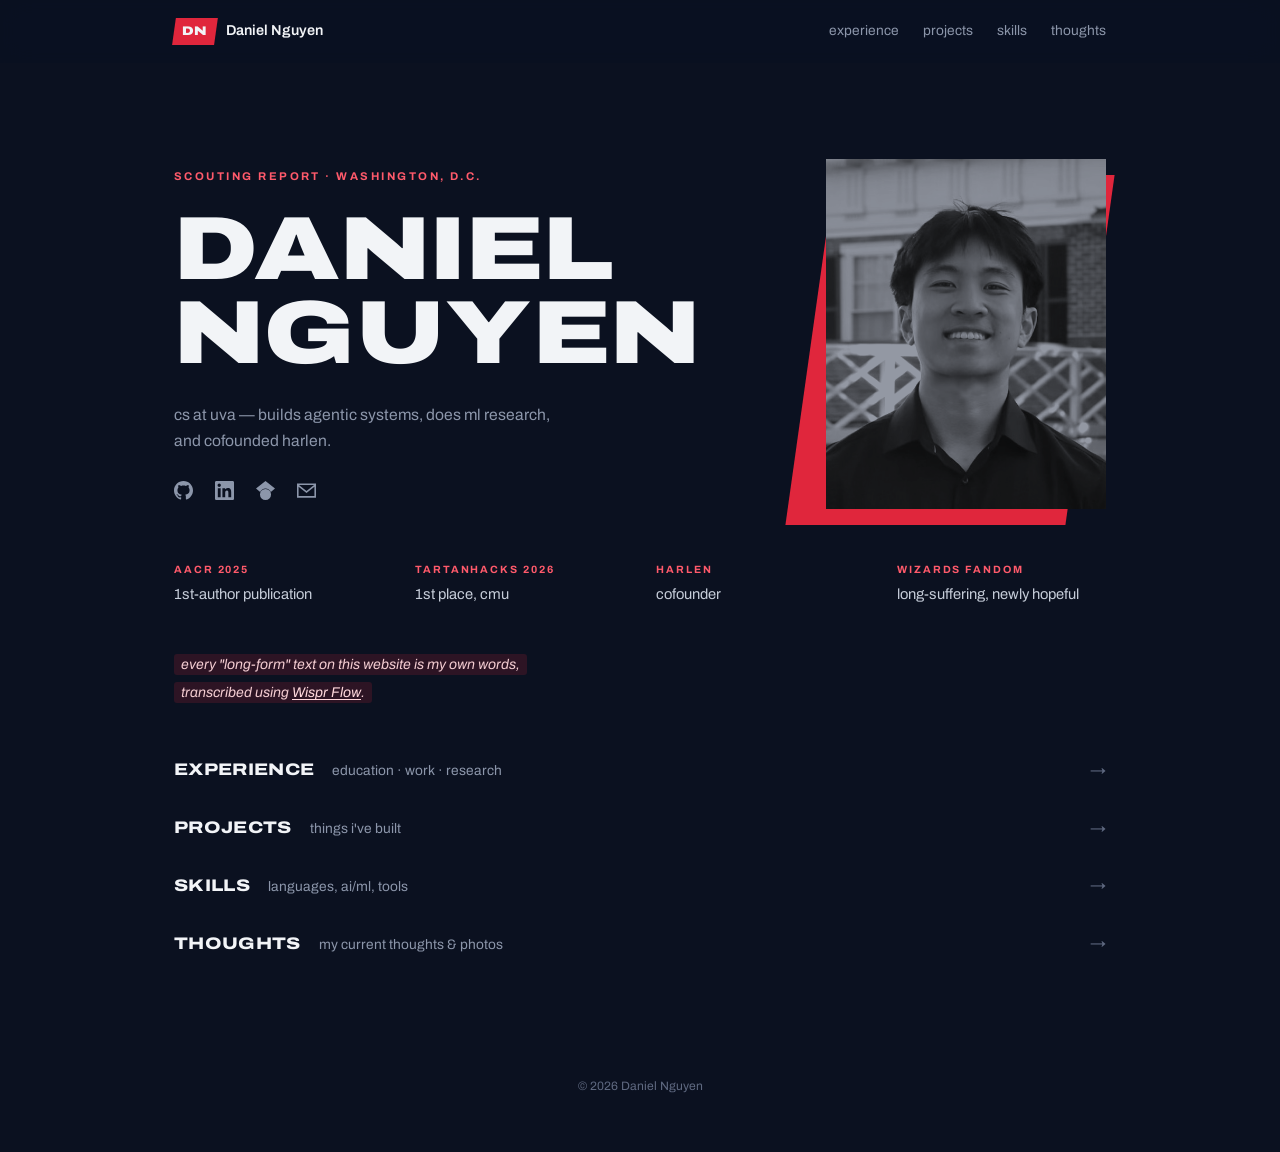
==== commit a5c32947: "Rebrand: the scouting report — district navy, one red, Archivo broadcast caps An identity grounded i" ====
--- a/index.html
+++ b/index.html
@@ -6,13 +6,13 @@
     <title>Daniel Nguyen</title>
     <link rel="preconnect" href="https://fonts.googleapis.com">
     <link rel="preconnect" href="https://fonts.gstatic.com" crossorigin>
-    <link href="https://fonts.googleapis.com/css2?family=Geist:wght@400;500;600&display=swap" rel="stylesheet">
+    <link href="https://fonts.googleapis.com/css2?family=Archivo:ital,wdth,wght@0,100..125,300..900;1,100..125,300..900&display=swap" rel="stylesheet">
     <link rel="stylesheet" href="style.css">
 </head>
 <body>
     <header class="topbar scrolled">
         <div class="topbar-inner">
-            <a href="index.html" class="wordmark">Daniel Nguyen</a>
+            <a href="index.html" class="wordmark"><span class="dn"><span>DN</span></span><span class="wm-name">Daniel Nguyen</span></a>
             <nav>
                 <a href="experience.html">experience</a>
                 <a href="projects.html">projects</a>
@@ -22,52 +22,65 @@
         </div>
     </header>
 
-    <main class="page" style="max-width:600px;">
+    <main class="page home">
         <div class="panel reveal">
-            <div class="head">
-                <img src="profile.jpg" alt="Daniel Nguyen" class="avatar">
-                <h1>Daniel Nguyen</h1>
-                <p class="tag">CS at UVA</p>
-                <div class="social">
-                    <a href="https://github.com/nguyenvdan" target="_blank" rel="noopener" aria-label="GitHub">
-                        <svg viewBox="0 0 24 24" aria-hidden="true"><path d="M12 0c-6.626 0-12 5.373-12 12 0 5.302 3.438 9.8 8.207 11.387.599.111.793-.261.793-.577v-2.234c-3.338.726-4.033-1.416-4.033-1.416-.546-1.387-1.333-1.756-1.333-1.756-1.089-.745.083-.729.083-.729 1.205.084 1.839 1.237 1.839 1.237 1.07 1.834 2.807 1.304 3.492.997.107-.775.418-1.305.762-1.604-2.665-.305-5.467-1.334-5.467-5.931 0-1.311.469-2.381 1.236-3.221-.124-.303-.535-1.524.117-3.176 0 0 1.008-.322 3.301 1.23.957-.266 1.983-.399 3.003-.404 1.02.005 2.047.138 3.006.404 2.291-1.552 3.297-1.23 3.297-1.23.653 1.653.242 2.874.118 3.176.77.84 1.235 1.911 1.235 3.221 0 4.609-2.807 5.624-5.479 5.921.43.372.823 1.102.823 2.222v3.293c0 .319.192.694.801.576 4.765-1.589 8.199-6.086 8.199-11.386 0-6.627-5.373-12-12-12z"/></svg>
-                    </a>
-                    <a href="https://www.linkedin.com/in/nguyendaniel24/" target="_blank" rel="noopener" aria-label="LinkedIn">
-                        <svg viewBox="0 0 24 24" aria-hidden="true"><path d="M20.447 20.452h-3.554v-5.569c0-1.328-.027-3.037-1.852-3.037-1.853 0-2.136 1.445-2.136 2.939v5.667H9.351V9h3.414v1.561h.046c.477-.9 1.637-1.85 3.37-1.85 3.601 0 4.267 2.37 4.267 5.455v6.286zM5.337 7.433c-1.144 0-2.063-.926-2.063-2.065 0-1.138.92-2.063 2.063-2.063 1.14 0 2.064.925 2.064 2.063 0 1.139-.925 2.065-2.064 2.065zm1.782 13.019H3.555V9h3.564v11.452zM22.225 0H1.771C.792 0 0 .774 0 1.729v20.542C0 23.227.792 24 1.771 24h20.451C23.2 24 24 23.227 24 22.271V1.729C24 .774 23.2 0 22.222 0h.003z"/></svg>
-                    </a>
-                    <a href="https://scholar.google.com/citations?hl=en&amp;view_op=list_works&amp;user=AmJxU-oAAAAJ" target="_blank" rel="noopener" aria-label="Google Scholar">
-                        <svg viewBox="0 0 24 24" aria-hidden="true"><path d="M5.242 13.769L0 9.5 12 0l12 9.5-5.242 4.269C17.548 11.249 14.978 9.5 12 9.5c-2.977 0-5.547 1.748-6.758 4.269zM12 10a7 7 0 1 0 0 14 7 7 0 0 0 0-14z"/></svg>
-                    </a>
-                    <a href="mailto:wjn9xd@virginia.edu" aria-label="Email">
-                        <svg viewBox="0 0 24 24" aria-hidden="true"><path d="M0 3v18h24V3H0zm21.518 2L12 12.713 2.482 5h19.036zM2 19V7.183l10 8.104 10-8.104V19H2z"/></svg>
-                    </a>
+            <section class="hero">
+                <div class="hero-text">
+                    <p class="eyebrow">scouting report · washington, d.c.</p>
+                    <h1 class="hero-name">Daniel<br>Nguyen</h1>
+                    <p class="hero-role">cs at uva — builds agentic systems, does ml research, and cofounded harlen.</p>
+                    <div class="social">
+                        <a href="https://github.com/nguyenvdan" target="_blank" rel="noopener" aria-label="GitHub">
+                            <svg viewBox="0 0 24 24" aria-hidden="true"><path d="M12 0c-6.626 0-12 5.373-12 12 0 5.302 3.438 9.8 8.207 11.387.599.111.793-.261.793-.577v-2.234c-3.338.726-4.033-1.416-4.033-1.416-.546-1.387-1.333-1.756-1.333-1.756-1.089-.745.083-.729.083-.729 1.205.084 1.839 1.237 1.839 1.237 1.07 1.834 2.807 1.304 3.492.997.107-.775.418-1.305.762-1.604-2.665-.305-5.467-1.334-5.467-5.931 0-1.311.469-2.381 1.236-3.221-.124-.303-.535-1.524.117-3.176 0 0 1.008-.322 3.301 1.23.957-.266 1.983-.399 3.003-.404 1.02.005 2.047.138 3.006.404 2.291-1.552 3.297-1.23 3.297-1.23.653 1.653.242 2.874.118 3.176.77.84 1.235 1.911 1.235 3.221 0 4.609-2.807 5.624-5.479 5.921.43.372.823 1.102.823 2.222v3.293c0 .319.192.694.801.576 4.765-1.589 8.199-6.086 8.199-11.386 0-6.627-5.373-12-12-12z"/></svg>
+                        </a>
+                        <a href="https://www.linkedin.com/in/nguyendaniel24/" target="_blank" rel="noopener" aria-label="LinkedIn">
+                            <svg viewBox="0 0 24 24" aria-hidden="true"><path d="M20.447 20.452h-3.554v-5.569c0-1.328-.027-3.037-1.852-3.037-1.853 0-2.136 1.445-2.136 2.939v5.667H9.351V9h3.414v1.561h.046c.477-.9 1.637-1.85 3.37-1.85 3.601 0 4.267 2.37 4.267 5.455v6.286zM5.337 7.433c-1.144 0-2.063-.926-2.063-2.065 0-1.138.92-2.063 2.063-2.063 1.14 0 2.064.925 2.064 2.063 0 1.139-.925 2.065-2.064 2.065zm1.782 13.019H3.555V9h3.564v11.452zM22.225 0H1.771C.792 0 0 .774 0 1.729v20.542C0 23.227.792 24 1.771 24h20.451C23.2 24 24 23.227 24 22.271V1.729C24 .774 23.2 0 22.222 0h.003z"/></svg>
+                        </a>
+                        <a href="https://scholar.google.com/citations?hl=en&amp;view_op=list_works&amp;user=AmJxU-oAAAAJ" target="_blank" rel="noopener" aria-label="Google Scholar">
+                            <svg viewBox="0 0 24 24" aria-hidden="true"><path d="M5.242 13.769L0 9.5 12 0l12 9.5-5.242 4.269C17.548 11.249 14.978 9.5 12 9.5c-2.977 0-5.547 1.748-6.758 4.269zM12 10a7 7 0 1 0 0 14 7 7 0 0 0 0-14z"/></svg>
+                        </a>
+                        <a href="mailto:wjn9xd@virginia.edu" aria-label="Email">
+                            <svg viewBox="0 0 24 24" aria-hidden="true"><path d="M0 3v18h24V3H0zm21.518 2L12 12.713 2.482 5h19.036zM2 19V7.183l10 8.104 10-8.104V19H2z"/></svg>
+                        </a>
+                    </div>
                 </div>
+                <figure class="portrait">
+                    <span class="slash" aria-hidden="true"></span>
+                    <img src="profile.jpg" alt="Daniel Nguyen">
+                </figure>
+            </section>
 
-                <p class="wispr"><span class="hl">every "long-form" text on this website is my own words, transcribed using <a href="https://wisprflow.ai" target="_blank" rel="noopener">Wispr Flow</a>.</span></p>
-            </div>
+            <section class="chyron" aria-label="highlights">
+                <div class="chy"><span class="chy-k">aacr 2025</span><span class="chy-v">1st-author publication</span></div>
+                <div class="chy"><span class="chy-k">tartanhacks 2026</span><span class="chy-v">1st place, cmu</span></div>
+                <div class="chy"><span class="chy-k">harlen</span><span class="chy-v">cofounder</span></div>
+                <div class="chy"><span class="chy-k">wizards fandom</span><span class="chy-v">long-suffering, newly hopeful</span></div>
+            </section>
 
-            <div class="divider"></div>
+            <p class="wispr"><span class="hl">every "long-form" text on this website is my own words, transcribed using <a href="https://wisprflow.ai" target="_blank" rel="noopener">Wispr Flow</a>.</span></p>
 
-            <a class="sxn" href="experience.html">
-                <span class="sxn-title">experience</span>
-                <span class="sxn-desc">education · work · research</span>
-                <span class="sxn-arrow">→</span>
-            </a>
-            <a class="sxn" href="projects.html">
-                <span class="sxn-title">projects</span>
-                <span class="sxn-desc">things i've built</span>
-                <span class="sxn-arrow">→</span>
-            </a>
-            <a class="sxn" href="skills.html">
-                <span class="sxn-title">skills</span>
-                <span class="sxn-desc">languages, ai/ml, tools</span>
-                <span class="sxn-arrow">→</span>
-            </a>
-            <a class="sxn" href="blog.html">
-                <span class="sxn-title">thoughts</span>
-                <span class="sxn-desc">my current thoughts &amp; photos</span>
-                <span class="sxn-arrow">→</span>
-            </a>
+            <nav class="rundown" aria-label="sections">
+                <a class="sxn" href="experience.html">
+                    <span class="sxn-title">experience</span>
+                    <span class="sxn-desc">education · work · research</span>
+                    <span class="sxn-arrow">→</span>
+                </a>
+                <a class="sxn" href="projects.html">
+                    <span class="sxn-title">projects</span>
+                    <span class="sxn-desc">things i've built</span>
+                    <span class="sxn-arrow">→</span>
+                </a>
+                <a class="sxn" href="skills.html">
+                    <span class="sxn-title">skills</span>
+                    <span class="sxn-desc">languages, ai/ml, tools</span>
+                    <span class="sxn-arrow">→</span>
+                </a>
+                <a class="sxn" href="blog.html">
+                    <span class="sxn-title">thoughts</span>
+                    <span class="sxn-desc">my current thoughts &amp; photos</span>
+                    <span class="sxn-arrow">→</span>
+                </a>
+            </nav>
         </div>
     </main>
 
--- a/style.css
+++ b/style.css
@@ -1,26 +1,30 @@
 /* ============================================================
-   Daniel Nguyen — seamless, sans, quiet
-   warm charcoal · Geist · no lines · minimal motion
+   Daniel Nguyen — the scouting report
+   district navy · chalk · one decisive red
+   Archivo in two voices: extended caps (broadcast) + normal (body)
+   seamless: no rules, no dividers — structure is spacing & weight
    ============================================================ */
 :root {
-    --bg: #242427;
-    --bg-2: #202023;
-    --ink: #f3f2ef;
-    --ink-soft: #cbcac5;
-    --muted: #908d87;
-    --faint: #6d6a63;
-
-    --accent: #a9c1f2;
-
-    --surface: rgba(255, 255, 255, 0.05);
-    --surface-hover: rgba(255, 255, 255, 0.09);
-
-    --sans: 'Geist', -apple-system, BlinkMacSystemFont, 'Segoe UI', Helvetica, Arial, sans-serif;
+    --court: #0b1120;
+    --chalk: #f2f4f7;
+    --chalk-soft: #c6cdd9;
+    --bench: #8c96aa;
+    --whistle: #5f6980;
+
+    --red: #e0263c;        /* graphic fills: slash, chip */
+    --red-text: #ff5a6b;   /* small text & links on navy */
+    --red-wash: rgba(224, 38, 60, 0.16);
+
+    --surface: rgba(140, 160, 220, 0.09);
+    --surface-hover: rgba(140, 160, 220, 0.16);
+
+    --sans: 'Archivo', -apple-system, BlinkMacSystemFont, 'Segoe UI', Helvetica, Arial, sans-serif;
 
     --maxw: 720px;
+    --homew: 980px;
     --pad: 24px;
-    --r-md: 12px;
-    --r-sm: 8px;
+    --r-md: 10px;
+    --r-sm: 4px;
     --ease: cubic-bezier(0.22, 0.61, 0.36, 1);
 }
 
@@ -29,48 +33,53 @@
 
 body {
     font-family: var(--sans);
-    color: var(--ink-soft);
+    color: var(--chalk-soft);
     line-height: 1.65;
     font-size: 16px;
-    letter-spacing: -0.008em;
+    letter-spacing: 0;
     -webkit-font-smoothing: antialiased;
     text-rendering: optimizeLegibility;
     min-height: 100vh;
-    background-color: var(--bg);
-}
-
-::selection { background: var(--accent); color: #17181c; }
-
-/* seamless depth — a soft, continuous wash (no lines) */
-body::before {
-    content: '';
-    position: fixed;
-    inset: 0;
-    z-index: -1;
-    pointer-events: none;
-    background:
-        radial-gradient(130% 80% at 50% -10%, rgba(169, 193, 242, 0.05), transparent 55%),
-        linear-gradient(180deg, #262629 0%, var(--bg) 40%, var(--bg-2) 100%);
-}
+    background-color: var(--court);
+}
+
+::selection { background: var(--red); color: var(--chalk); }
 
 a { color: inherit; }
-:focus-visible { outline: 2px solid var(--accent); outline-offset: 3px; border-radius: 3px; }
-
-/* Wispr Flow note */
-.wispr { text-align: center; margin: 34px 0 2px; font-size: 0.9rem; line-height: 2; }
+:focus-visible { outline: 2px solid var(--red-text); outline-offset: 3px; border-radius: 3px; }
+
+/* display voice — extended caps, broadcast lettering */
+.caps-display {
+    font-stretch: 125%;
+    font-weight: 900;
+    text-transform: uppercase;
+    letter-spacing: 0.005em;
+}
+
+/* eyebrow voice */
+.eyebrow, .page-eyebrow {
+    font-size: 0.7rem;
+    font-weight: 700;
+    letter-spacing: 0.22em;
+    text-transform: uppercase;
+    color: var(--red-text);
+}
+
+/* Wispr Flow note — red-washed highlight */
+.wispr { text-align: left; margin: 0; font-size: 0.88rem; line-height: 2; max-width: 52ch; }
 .hl {
-    background: #d3c4f0;
-    color: #261f3d;
+    background: var(--red-wash);
+    color: #f3ccd1;
     font-style: italic;
     padding: 3px 7px;
     border-radius: 3px;
     box-decoration-break: clone;
     -webkit-box-decoration-break: clone;
 }
-.hl a { color: inherit; text-decoration: underline; text-underline-offset: 2px; text-decoration-thickness: 1px; white-space: nowrap; }
+.hl a { color: #ffd9dd; text-decoration: underline; text-underline-offset: 2px; text-decoration-thickness: 1px; white-space: nowrap; }
 .hl-blue {
-    background: #bcd0f4;
-    color: #1f2a48;
+    background: rgba(140, 160, 220, 0.16);
+    color: #ccd8f0;
     font-weight: 600;
     padding: 3px 9px;
     border-radius: 3px;
@@ -80,94 +89,191 @@
 
 .cursor-glow { display: none; }
 
-/* ---------- Top bar — frosted, no border ---------- */
+/* ---------- Top bar — frosted, seamless ---------- */
 .topbar {
     position: sticky;
     top: 0;
     z-index: 50;
-    background: rgba(36, 36, 40, 0.6);
+    background: rgba(11, 17, 32, 0.72);
     backdrop-filter: blur(16px) saturate(140%);
     -webkit-backdrop-filter: blur(16px) saturate(140%);
 }
 .topbar-inner {
-    max-width: var(--maxw);
+    max-width: var(--homew);
     margin: 0 auto;
-    padding: 20px var(--pad);
+    padding: 18px var(--pad);
     display: flex;
     justify-content: space-between;
     align-items: center;
+    gap: 16px;
 }
 .wordmark {
-    font-size: 0.92rem;
+    display: inline-flex;
+    align-items: center;
+    gap: 10px;
+    font-size: 0.9rem;
     font-weight: 600;
-    letter-spacing: -0.02em;
-    color: var(--ink);
+    color: var(--chalk);
+    text-decoration: none;
+    white-space: nowrap;
+    transition: color 0.2s var(--ease);
+}
+.wordmark:hover { color: var(--bench); }
+/* the DN chip — small echo of the slash */
+.dn {
+    display: inline-flex;
+    align-items: center;
+    justify-content: center;
+    padding: 3px 8px;
+    background: var(--red);
+    color: var(--chalk);
+    font-stretch: 125%;
+    font-weight: 900;
+    font-size: 0.78rem;
+    letter-spacing: 0.04em;
+    transform: skewX(-8deg);
+}
+.dn > span { display: inline-block; transform: skewX(8deg); }
+.topbar nav { display: flex; gap: 24px; }
+.topbar nav a {
+    font-size: 0.86rem;
+    color: var(--bench);
     text-decoration: none;
     transition: color 0.2s var(--ease);
 }
-.wordmark:hover { color: var(--muted); }
-.topbar nav { display: flex; gap: 26px; }
-.topbar nav a {
-    font-size: 0.86rem;
-    color: var(--muted);
-    text-decoration: none;
-    transition: color 0.2s var(--ease);
-}
-.topbar nav a:hover { color: var(--ink); }
-.topbar nav a.active { color: var(--accent); }
+.topbar nav a:hover { color: var(--chalk); }
+.topbar nav a.active { color: var(--red-text); }
 
 /* ---------- Page ---------- */
 .page { max-width: var(--maxw); margin: 0 auto; padding: 72px var(--pad) 64px; }
+.page.home { max-width: var(--homew); padding-top: 56px; }
 .panel { padding: 0; }
 
-/* ---------- Header (centered) ---------- */
-.head { text-align: center; margin-bottom: 20px; }
-.avatar {
-    width: 116px;
-    height: 116px;
+/* ---------- Home hero — the scouting card ---------- */
+.hero {
+    display: grid;
+    grid-template-columns: 1fr auto;
+    gap: 48px;
+    align-items: center;
+    padding: 40px 0 8px;
+}
+.hero-text { min-width: 0; }
+.hero .eyebrow { margin-bottom: 22px; }
+.hero-name {
+    font-stretch: 125%;
+    font-weight: 900;
+    text-transform: uppercase;
+    letter-spacing: 0.005em;
+    font-size: clamp(3rem, 8.5vw, 5.6rem);
+    line-height: 0.94;
+    color: var(--chalk);
+}
+.hero-role { font-size: 0.98rem; color: var(--bench); margin-top: 26px; max-width: 44ch; }
+.hero .social { justify-content: flex-start; margin-top: 28px; }
+
+/* portrait — navy duotone on a skewed red plane (the signature) */
+.portrait { position: relative; margin: 0; width: clamp(200px, 24vw, 280px); aspect-ratio: 4 / 5; }
+.portrait .slash {
+    position: absolute;
+    inset: 0;
+    background: var(--red);
+    transform: translate(-16px, 16px) skewX(-8deg);
+}
+.portrait img {
+    position: relative;
+    width: 100%;
+    height: 100%;
     object-fit: cover;
-    border-radius: 50%;
     display: block;
-    margin: 0 auto 24px;
-}
-.head h1 { font-size: 2.05rem; font-weight: 600; letter-spacing: -0.035em; color: var(--ink); line-height: 1.08; }
-.head .tag { font-size: 0.9rem; color: var(--muted); margin-top: 10px; }
-.social { display: flex; justify-content: center; gap: 22px; margin-top: 24px; }
-.social a { display: inline-flex; }
-.social a svg { width: 19px; height: 19px; fill: var(--muted); transition: fill 0.2s var(--ease); }
-.social a:hover svg { fill: var(--ink); }
-
-/* no visible divider — just breathing room */
-.divider { height: 0; margin: 30px 0; border: 0; }
-
-/* ---------- Homepage hub ---------- */
+    filter: grayscale(1) contrast(1.05) brightness(0.92);
+}
+.portrait::after {
+    content: '';
+    position: absolute;
+    inset: 0;
+    background: rgba(19, 32, 62, 0.4);
+    mix-blend-mode: multiply;
+    pointer-events: none;
+}
+
+/* chyron — the measurables strip (spacing only, no rules) */
+.chyron {
+    display: grid;
+    grid-template-columns: repeat(4, 1fr);
+    gap: 20px 32px;
+    padding: 44px 0 40px;
+}
+.chy-k {
+    display: block;
+    font-size: 0.66rem;
+    font-weight: 700;
+    letter-spacing: 0.18em;
+    text-transform: uppercase;
+    color: var(--red-text);
+    margin-bottom: 5px;
+}
+.chy-v { display: block; font-size: 0.92rem; color: var(--chalk-soft); line-height: 1.5; }
+
+.home .wispr { padding: 6px 0 34px; }
+
+/* rundown — section links */
+.rundown { display: block; }
 .sxn {
     display: flex;
     align-items: baseline;
-    gap: 16px;
-    padding: 16px 0;
+    gap: 18px;
+    padding: 15px 0;
     text-decoration: none;
     color: inherit;
 }
-.sxn-title { font-size: 1.12rem; font-weight: 600; letter-spacing: -0.02em; color: var(--ink); transition: color 0.2s var(--ease); }
-.sxn-desc { font-size: 0.86rem; color: var(--muted); }
-.sxn-arrow { margin-left: auto; align-self: center; color: var(--faint); transition: color 0.2s var(--ease); }
-.sxn:hover .sxn-title,
-.sxn:hover .sxn-arrow { color: var(--accent); }
+.sxn-title {
+    font-stretch: 122%;
+    font-weight: 800;
+    text-transform: uppercase;
+    letter-spacing: 0.02em;
+    font-size: 1.05rem;
+    color: var(--chalk);
+    transition: color 0.2s var(--ease);
+}
+.sxn-desc { font-size: 0.86rem; color: var(--bench); }
+.sxn-arrow { margin-left: auto; align-self: center; color: var(--whistle); transition: color 0.2s var(--ease); }
+.sxn:hover .sxn-title, .sxn:hover .sxn-arrow { color: var(--red-text); }
+
+/* ---------- Interior page headers ---------- */
+.head { text-align: center; margin-bottom: 20px; }
+.head .page-eyebrow { margin-bottom: 14px; }
+.head h1 {
+    font-stretch: 125%;
+    font-weight: 900;
+    text-transform: uppercase;
+    letter-spacing: 0.005em;
+    font-size: clamp(2.1rem, 6vw, 2.9rem);
+    color: var(--chalk);
+    line-height: 1.02;
+}
+.head .tag { font-size: 0.9rem; color: var(--bench); margin-top: 12px; }
+.avatar { width: 116px; height: 116px; object-fit: cover; border-radius: 50%; display: block; margin: 0 auto 24px; }
+.social { display: flex; justify-content: center; gap: 22px; margin-top: 24px; }
+.social a { display: inline-flex; }
+.social a svg { width: 19px; height: 19px; fill: var(--bench); transition: fill 0.2s var(--ease); }
+.social a:hover svg { fill: var(--red-text); }
+
+/* no visible divider — breathing room only */
+.divider { height: 0; margin: 28px 0; border: 0; }
 
 /* ---------- Two-column body ---------- */
 .cols { display: grid; grid-template-columns: 1fr 1fr; gap: 4px 52px; align-items: start; }
 .col { min-width: 0; }
 
 /* ---------- Blocks ---------- */
-.block { margin-bottom: 40px; }
+.block { margin-bottom: 42px; }
 .col .block:last-child { margin-bottom: 0; }
 .block-label {
-    font-size: 0.72rem;
-    letter-spacing: 0.16em;
-    text-transform: uppercase;
-    color: var(--faint);
-    font-weight: 500;
+    font-size: 0.68rem;
+    letter-spacing: 0.2em;
+    text-transform: uppercase;
+    color: var(--red-text);
+    font-weight: 700;
     margin-bottom: 16px;
 }
 .entry {
@@ -182,26 +288,32 @@
 }
 a.entry:hover { opacity: 0.6; }
 .e-main { min-width: 0; font-size: 0.95rem; line-height: 1.5; }
-.entry .org { color: var(--ink); font-weight: 600; }
-.entry .role { color: var(--muted); }
-.entry .role::before { content: "  ·  "; color: var(--faint); }
-.entry .yr, .entry .stack { flex-shrink: 0; white-space: nowrap; font-size: 0.82rem; color: var(--faint); }
-
-.lnk { color: inherit; text-decoration: none; border-bottom: 1px solid rgba(255,255,255,0.18); transition: border-color 0.2s var(--ease); }
-.lnk:hover { border-color: var(--accent); }
+.entry .org { color: var(--chalk); font-weight: 600; }
+.entry .role { color: var(--bench); }
+.entry .role::before { content: "  ·  "; color: var(--whistle); }
+.entry .yr, .entry .stack {
+    flex-shrink: 0;
+    white-space: nowrap;
+    font-size: 0.82rem;
+    color: var(--whistle);
+    font-variant-numeric: tabular-nums;
+}
+
+.lnk { color: inherit; text-decoration: none; border-bottom: 1px solid rgba(198, 205, 217, 0.28); transition: border-color 0.2s var(--ease), color 0.2s var(--ease); }
+.lnk:hover { border-color: var(--red-text); color: var(--chalk); }
 
 /* projects */
 .proj-item { display: block; text-decoration: none; color: inherit; padding: 18px 0; }
-.proj-name { font-size: 1.04rem; font-weight: 600; letter-spacing: -0.02em; color: var(--ink); margin-bottom: 13px; display: flex; align-items: center; transition: color 0.2s var(--ease); }
-.proj-item:hover .proj-name { color: var(--accent); }
-.gh-icon { width: 15px; height: 15px; fill: var(--faint); margin-left: 10px; flex-shrink: 0; transition: fill 0.2s var(--ease); }
-.proj-item:hover .gh-icon { fill: var(--accent); }
-
-/* tags — soft pills, no borders */
+.proj-name { font-size: 1.04rem; font-weight: 700; letter-spacing: -0.01em; color: var(--chalk); margin-bottom: 13px; display: flex; align-items: center; transition: color 0.2s var(--ease); }
+.proj-item:hover .proj-name { color: var(--red-text); }
+.gh-icon { width: 15px; height: 15px; fill: var(--whistle); margin-left: 10px; flex-shrink: 0; transition: fill 0.2s var(--ease); }
+.proj-item:hover .gh-icon { fill: var(--red-text); }
+
+/* tags — soft borderless pills */
 .tags { display: flex; flex-wrap: wrap; gap: 7px; }
 .tags span {
-    font-size: 0.8rem;
-    color: var(--ink-soft);
+    font-size: 0.79rem;
+    color: var(--chalk-soft);
     background: var(--surface);
     border-radius: var(--r-sm);
     padding: 4px 11px;
@@ -210,66 +322,91 @@
 /* publications */
 .pub { margin-bottom: 20px; max-width: 62ch; }
 .pub:last-child { margin-bottom: 0; }
-.pub-title { font-size: 0.96rem; font-weight: 500; color: var(--ink); line-height: 1.55; }
-a.pub-title { text-decoration: none; border-bottom: 1px solid rgba(255,255,255,0.18); padding-bottom: 1px; transition: border-color 0.2s var(--ease); }
-a.pub-title:hover { border-color: var(--accent); }
-.pub-meta { font-size: 0.8rem; color: var(--faint); margin-top: 6px; }
+.pub-title { font-size: 0.96rem; font-weight: 500; color: var(--chalk); line-height: 1.55; }
+a.pub-title { text-decoration: none; border-bottom: 1px solid rgba(198, 205, 217, 0.28); padding-bottom: 1px; transition: border-color 0.2s var(--ease); }
+a.pub-title:hover { border-color: var(--red-text); }
+.pub-meta { font-size: 0.8rem; color: var(--whistle); margin-top: 6px; font-variant-numeric: tabular-nums; }
 
 /* ---------- Skills ---------- */
 .skill-line { display: flex; gap: 18px; align-items: baseline; padding: 12px 0; }
-.skill-k { flex-shrink: 0; width: 84px; font-size: 0.78rem; color: var(--muted); text-transform: lowercase; padding-top: 4px; }
+.skill-k {
+    flex-shrink: 0;
+    width: 92px;
+    font-size: 0.68rem;
+    font-weight: 700;
+    letter-spacing: 0.14em;
+    text-transform: uppercase;
+    color: var(--red-text);
+    padding-top: 5px;
+}
 
 /* coursework */
 .coursework { margin-top: 44px; }
-.course-label { font-size: 0.72rem; letter-spacing: 0.16em; text-transform: uppercase; font-weight: 500; color: var(--faint); display: block; }
+.course-label { font-size: 0.68rem; letter-spacing: 0.2em; text-transform: uppercase; font-weight: 700; color: var(--red-text); display: block; }
 .course-list { margin-top: 18px; list-style: none; padding: 0; display: grid; grid-template-columns: 1fr 1fr; gap: 2px 40px; }
-.course-list li { font-size: 0.92rem; line-height: 1.5; color: var(--muted); padding: 6px 0; }
+.course-list li { font-size: 0.92rem; line-height: 1.5; color: var(--bench); padding: 6px 0; }
 @media (max-width: 540px) { .course-list { grid-template-columns: 1fr; } }
 
-.mail { font-size: 0.95rem; color: var(--ink); text-decoration: none; border-bottom: 1px solid rgba(255,255,255,0.18); transition: border-color 0.2s var(--ease); }
-.mail:hover { border-color: var(--accent); }
-
-/* ---------- Legacy stage / modal (kept safe) ---------- */
+.mail { font-size: 0.95rem; color: var(--chalk); text-decoration: none; border-bottom: 1px solid rgba(198, 205, 217, 0.28); transition: border-color 0.2s var(--ease); }
+.mail:hover { border-color: var(--red-text); }
+
+/* ---------- Legacy stage / modal ---------- */
 .stage { min-height: 100vh; display: flex; flex-direction: column; align-items: center; justify-content: center; text-align: center; padding: 64px 24px; }
 .stage .avatar { margin: 0 0 24px; }
-.stage h1 { font-size: 2rem; font-weight: 600; letter-spacing: -0.03em; color: var(--ink); }
-.stage .tag { font-size: 0.88rem; color: var(--muted); margin-top: 8px; }
+.stage h1 { font-size: 2rem; font-weight: 700; letter-spacing: -0.02em; color: var(--chalk); }
+.stage .tag { font-size: 0.88rem; color: var(--bench); margin-top: 8px; }
 .nav-min { display: flex; flex-wrap: wrap; justify-content: center; gap: 24px; margin-top: 30px; }
-.nav-min a, .nav-min button { font-family: inherit; font-size: 0.92rem; color: var(--muted); background: none; border: none; padding: 0; cursor: pointer; text-decoration: none; transition: color 0.2s var(--ease); }
-.nav-min a:hover, .nav-min button:hover { color: var(--ink); }
+.nav-min a, .nav-min button { font-family: inherit; font-size: 0.92rem; color: var(--bench); background: none; border: none; padding: 0; cursor: pointer; text-decoration: none; transition: color 0.2s var(--ease); }
+.nav-min a:hover, .nav-min button:hover { color: var(--chalk); }
 .stage .social { margin-top: 28px; }
 .actions { display: flex; flex-wrap: wrap; justify-content: center; gap: 10px; margin-top: 28px; }
-.action-btn { font-family: inherit; font-size: 0.88rem; color: var(--ink-soft); background: var(--surface); border: none; border-radius: 11px; padding: 12px 22px; cursor: pointer; transition: background 0.2s var(--ease), color 0.2s var(--ease); }
-.action-btn:hover { color: var(--ink); background: var(--surface-hover); }
-.modal-overlay { position: fixed; inset: 0; z-index: 100; display: flex; align-items: center; justify-content: center; padding: 24px; background: rgba(6, 6, 9, 0.62); backdrop-filter: blur(7px); -webkit-backdrop-filter: blur(7px); opacity: 0; pointer-events: none; transition: opacity 0.25s var(--ease); }
+.action-btn { font-family: inherit; font-size: 0.88rem; color: var(--chalk-soft); background: var(--surface); border: none; border-radius: 10px; padding: 12px 22px; cursor: pointer; transition: background 0.2s var(--ease), color 0.2s var(--ease); }
+.action-btn:hover { color: var(--chalk); background: var(--surface-hover); }
+.modal-overlay { position: fixed; inset: 0; z-index: 100; display: flex; align-items: center; justify-content: center; padding: 24px; background: rgba(4, 7, 15, 0.68); backdrop-filter: blur(7px); -webkit-backdrop-filter: blur(7px); opacity: 0; pointer-events: none; transition: opacity 0.25s var(--ease); }
 .modal-overlay.open { opacity: 1; pointer-events: auto; }
-.modal { position: relative; width: 100%; max-width: 520px; max-height: 82vh; overflow-y: auto; background: rgba(28, 28, 32, 0.96); backdrop-filter: blur(26px); -webkit-backdrop-filter: blur(26px); border-radius: 18px; padding: 38px 34px; }
-.modal-title { font-size: 0.72rem; letter-spacing: 0.16em; text-transform: uppercase; color: var(--faint); font-weight: 500; margin-bottom: 24px; }
-.modal-close { position: absolute; top: 18px; right: 18px; width: 32px; height: 32px; display: flex; align-items: center; justify-content: center; background: var(--surface); border: none; border-radius: 50%; color: var(--muted); font-size: 1.15rem; line-height: 1; cursor: pointer; transition: color 0.2s var(--ease), background 0.2s var(--ease); }
-.modal-close:hover { color: var(--ink); background: var(--surface-hover); }
+.modal { position: relative; width: 100%; max-width: 520px; max-height: 82vh; overflow-y: auto; background: #101830; border-radius: 16px; padding: 38px 34px; }
+.modal-title { font-size: 0.7rem; letter-spacing: 0.2em; text-transform: uppercase; color: var(--red-text); font-weight: 700; margin-bottom: 24px; }
+.modal-close { position: absolute; top: 18px; right: 18px; width: 32px; height: 32px; display: flex; align-items: center; justify-content: center; background: var(--surface); border: none; border-radius: 50%; color: var(--bench); font-size: 1.15rem; line-height: 1; cursor: pointer; transition: color 0.2s var(--ease), background 0.2s var(--ease); }
+.modal-close:hover { color: var(--chalk); background: var(--surface-hover); }
 
 /* ---------- Blog ---------- */
-.about-text { font-size: 1.4rem; font-weight: 600; letter-spacing: -0.02em; color: var(--ink); line-height: 1.3; }
-.about-sub { font-size: 0.98rem; color: var(--muted); margin-top: 12px; }
+.about-text { font-size: 1.4rem; font-weight: 600; letter-spacing: -0.01em; color: var(--chalk); line-height: 1.3; }
+.about-sub { font-size: 0.98rem; color: var(--bench); margin-top: 12px; }
 .post { display: block; text-decoration: none; color: inherit; padding: 18px 0; }
-.post .date { font-size: 0.78rem; color: var(--faint); margin-bottom: 7px; text-transform: lowercase; }
-.post .title { font-size: 1.16rem; font-weight: 600; letter-spacing: -0.02em; color: var(--ink); transition: color 0.2s var(--ease); }
-.post:hover .title { color: var(--accent); }
-.empty { font-size: 0.92rem; color: var(--muted); text-align: center; padding: 8px 0; }
+.post .date { font-size: 0.72rem; font-weight: 700; letter-spacing: 0.16em; color: var(--whistle); margin-bottom: 8px; text-transform: uppercase; font-variant-numeric: tabular-nums; }
+.post .title {
+    font-stretch: 120%;
+    font-weight: 800;
+    text-transform: uppercase;
+    letter-spacing: 0.02em;
+    font-size: 1.12rem;
+    color: var(--chalk);
+    transition: color 0.2s var(--ease);
+}
+.post:hover .title { color: var(--red-text); }
+.empty { font-size: 0.92rem; color: var(--bench); text-align: center; padding: 8px 0; }
 
 /* ---------- Journal entry ---------- */
-.entry-head { margin-bottom: 56px; }
-.entry-head .date { font-size: 0.8rem; color: var(--faint); text-transform: lowercase; letter-spacing: 0.02em; margin-bottom: 12px; }
-.entry-head h1 { font-size: clamp(2rem, 5vw, 2.8rem); font-weight: 600; letter-spacing: -0.035em; color: var(--ink); line-height: 1.05; }
-.entry-back { display: inline-block; margin-bottom: 28px; font-size: 0.84rem; color: var(--muted); text-decoration: none; transition: color 0.2s var(--ease); }
-.entry-back:hover { color: var(--ink); }
+.entry-head { margin-bottom: 52px; }
+.entry-head .date { font-size: 0.72rem; font-weight: 700; letter-spacing: 0.18em; color: var(--red-text); text-transform: uppercase; margin-bottom: 14px; font-variant-numeric: tabular-nums; }
+.entry-head h1 {
+    font-stretch: 125%;
+    font-weight: 900;
+    text-transform: uppercase;
+    letter-spacing: 0.005em;
+    font-size: clamp(2rem, 5vw, 2.9rem);
+    color: var(--chalk);
+    line-height: 0.98;
+}
+.entry-back { display: inline-block; margin-bottom: 28px; font-size: 0.84rem; color: var(--bench); text-decoration: none; transition: color 0.2s var(--ease); }
+.entry-back:hover { color: var(--chalk); }
 
 .ph.feature { position: relative; }
-.feature-overlay { position: absolute; left: 0; right: 0; top: 0; padding: 22px 26px 34px; text-align: left; background: linear-gradient(to bottom, rgba(0,0,0,0.78), rgba(0,0,0,0.3) 50%, transparent); pointer-events: none; }
+.feature-overlay { position: absolute; left: 0; right: 0; top: 0; padding: 22px 26px 34px; text-align: left; background: linear-gradient(to bottom, rgba(2, 5, 12, 0.8), rgba(2, 5, 12, 0.32) 50%, transparent); pointer-events: none; }
 .feature-overlay .entry-back { display: inline-block; margin-bottom: 12px; font-size: 0.82rem; color: rgba(255,255,255,0.85); pointer-events: auto; }
 .feature-overlay .entry-back:hover { color: #fff; }
-.feature-overlay .date { font-size: 0.75rem; color: rgba(255,255,255,0.82); text-transform: lowercase; letter-spacing: 0.05em; margin-bottom: 4px; }
-.feature-overlay h1 { font-size: clamp(1.7rem, 3.6vw, 2.4rem); font-weight: 600; letter-spacing: -0.03em; line-height: 1.05; color: #fff; margin: 0; }
+.feature-overlay .date { font-size: 0.72rem; font-weight: 700; letter-spacing: 0.18em; color: rgba(255,255,255,0.85); text-transform: uppercase; margin-bottom: 6px; }
+.feature-overlay h1 { font-stretch: 125%; font-weight: 900; text-transform: uppercase; font-size: clamp(1.6rem, 3.4vw, 2.3rem); line-height: 1; color: #fff; margin: 0; }
 
 .entry-main { padding: 48px 0 96px; }
 .entry-col { max-width: 1120px; margin: 0 auto; padding: 0 36px; }
@@ -287,10 +424,10 @@
 .photo-row .ph:nth-child(2) img { object-position: center 48%; }
 
 .text-col { display: flex; flex-direction: column; gap: 18px; }
-.text-col p { font-size: 1.05rem; line-height: 1.8; color: var(--ink-soft); margin: 0; max-width: 68ch; }
-.text-col strong { color: var(--ink); font-weight: 600; }
-.note p { font-size: 1.02rem; line-height: 1.72; color: var(--ink-soft); }
-.note.empty { color: var(--faint); font-style: italic; font-size: 0.9rem; padding: 8px 0; }
+.text-col p { font-size: 1.02rem; line-height: 1.8; color: var(--chalk-soft); margin: 0; max-width: 68ch; }
+.text-col strong { color: var(--chalk); font-weight: 700; }
+.note p { font-size: 1.02rem; line-height: 1.72; color: var(--chalk-soft); }
+.note.empty { color: var(--whistle); font-style: italic; font-size: 0.9rem; padding: 8px 0; }
 
 @media (max-width: 720px) {
     .entry-col, .entry-body { padding: 0 22px; }
@@ -312,32 +449,54 @@
     .entry-page .text-col { height: 100%; overflow-y: auto; padding-right: 14px; }
     .entry-page footer { display: none; }
     .entry-page .text-col::-webkit-scrollbar { width: 5px; }
-    .entry-page .text-col::-webkit-scrollbar-thumb { background: rgba(255,255,255,0.14); border-radius: 3px; }
+    .entry-page .text-col::-webkit-scrollbar-thumb { background: rgba(198, 205, 217, 0.18); border-radius: 3px; }
     .entry-page .text-col::-webkit-scrollbar-track { background: transparent; }
 }
 
 @media (hover: none) { .photos { position: static; } }
 
 /* lightbox */
-.lightbox { position: fixed; inset: 0; z-index: 1000; background: rgba(8, 8, 10, 0.94); backdrop-filter: blur(6px); -webkit-backdrop-filter: blur(6px); display: flex; align-items: center; justify-content: center; padding: 28px; cursor: zoom-out; opacity: 0; pointer-events: none; transition: opacity 0.25s var(--ease); }
+.lightbox { position: fixed; inset: 0; z-index: 1000; background: rgba(4, 7, 15, 0.95); backdrop-filter: blur(6px); -webkit-backdrop-filter: blur(6px); display: flex; align-items: center; justify-content: center; padding: 28px; cursor: zoom-out; opacity: 0; pointer-events: none; transition: opacity 0.25s var(--ease); }
 .lightbox.open { opacity: 1; pointer-events: auto; }
 .lightbox img { max-width: 93vw; max-height: 91vh; object-fit: contain; border-radius: var(--r-md); }
 
 /* ---------- Footer ---------- */
 footer { max-width: var(--maxw); margin: 0 auto; padding: 40px var(--pad) 56px; text-align: center; }
-.footer-inner { font-size: 0.76rem; color: var(--faint); }
-
-/* ---------- Motion — one quiet fade, nothing else ---------- */
+.footer-inner { font-size: 0.76rem; color: var(--whistle); }
+
+/* ---------- Motion — one orchestrated hero moment, then stillness ---------- */
 .reveal { opacity: 0; transition: opacity 0.6s var(--ease); }
 .reveal.in { opacity: 1; }
+
+@keyframes slash-in {
+    from { transform: translate(-40px, 16px) skewX(-8deg); opacity: 0; }
+    to   { transform: translate(-16px, 16px) skewX(-8deg); opacity: 1; }
+}
+@keyframes rise-in {
+    from { transform: translateY(14px); opacity: 0; }
+    to   { transform: none; opacity: 1; }
+}
+.portrait .slash { animation: slash-in 0.55s var(--ease) 0.15s backwards; }
+.hero-name, .hero .eyebrow { animation: rise-in 0.5s var(--ease) backwards; }
+.hero .eyebrow { animation-delay: 0.05s; }
+.hero-name { animation-delay: 0.12s; }
+
 @media (prefers-reduced-motion: reduce) {
     .reveal { opacity: 1; transition: none; }
+    .portrait .slash, .hero-name, .hero .eyebrow { animation: none; }
     html { scroll-behavior: auto; }
 }
 
 /* ---------- Responsive ---------- */
+@media (max-width: 760px) {
+    .hero { grid-template-columns: 1fr; gap: 40px; padding-top: 24px; }
+    .portrait { width: min(240px, 62vw); }
+    .chyron { grid-template-columns: 1fr 1fr; padding: 38px 0 32px; }
+}
 @media (max-width: 560px) {
-    .head h1 { font-size: 1.72rem; }
-    .topbar nav { gap: 18px; }
+    .wm-name { display: none; }
+    .topbar nav { gap: 16px; }
+    .topbar nav a { font-size: 0.82rem; }
+    .head h1 { font-size: 1.9rem; }
     .entry { flex-direction: column; gap: 3px; }
 }
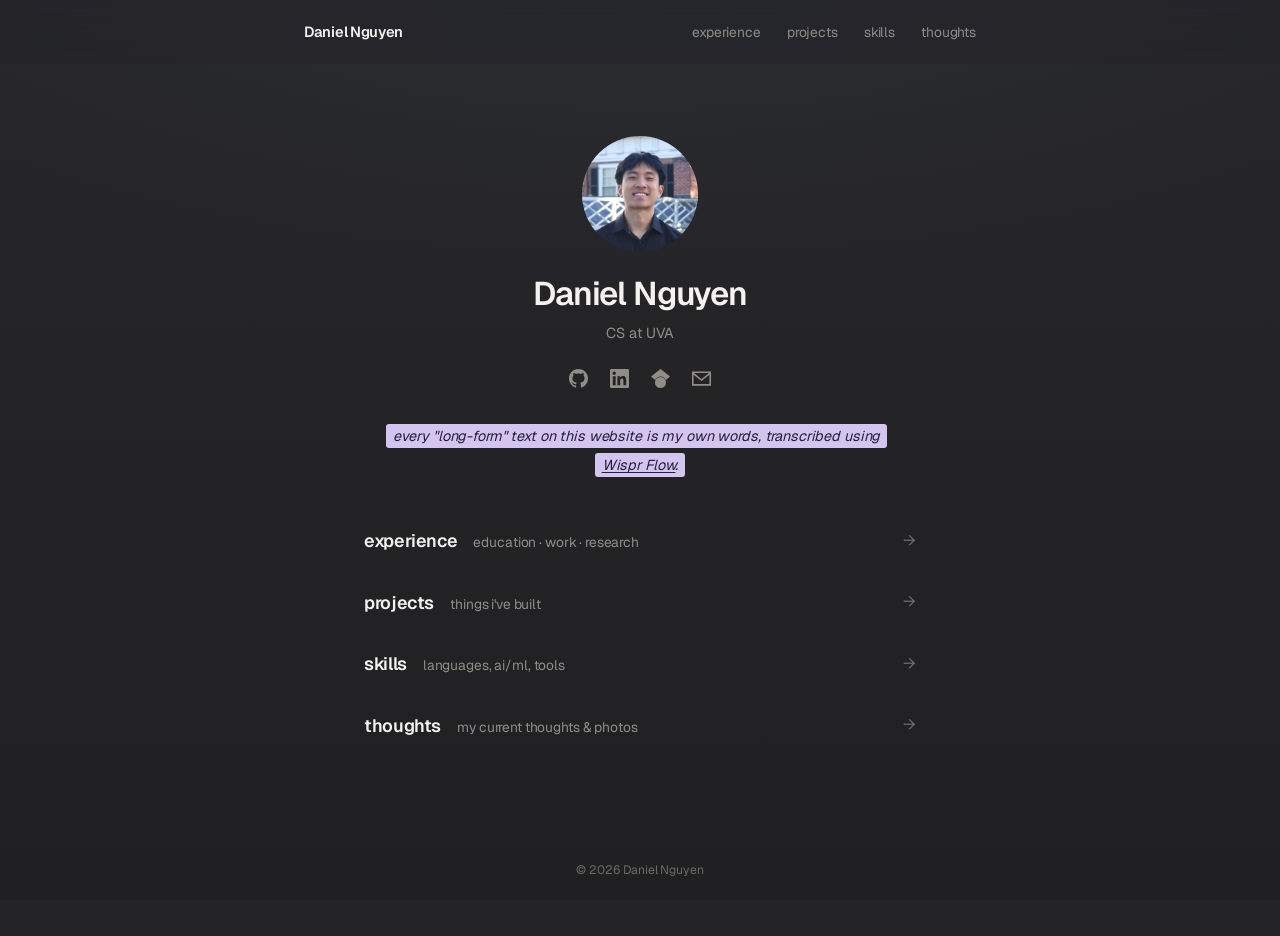
==== commit 35e73dc6: "Revert scouting-report rebrand; restore seamless dark design The sports identity read as immature fo" ====
--- a/index.html
+++ b/index.html
@@ -6,13 +6,13 @@
     <title>Daniel Nguyen</title>
     <link rel="preconnect" href="https://fonts.googleapis.com">
     <link rel="preconnect" href="https://fonts.gstatic.com" crossorigin>
-    <link href="https://fonts.googleapis.com/css2?family=Archivo:ital,wdth,wght@0,100..125,300..900;1,100..125,300..900&display=swap" rel="stylesheet">
+    <link href="https://fonts.googleapis.com/css2?family=Geist:wght@400;500;600&display=swap" rel="stylesheet">
     <link rel="stylesheet" href="style.css">
 </head>
 <body>
     <header class="topbar scrolled">
         <div class="topbar-inner">
-            <a href="index.html" class="wordmark"><span class="dn"><span>DN</span></span><span class="wm-name">Daniel Nguyen</span></a>
+            <a href="index.html" class="wordmark">Daniel Nguyen</a>
             <nav>
                 <a href="experience.html">experience</a>
                 <a href="projects.html">projects</a>
@@ -22,65 +22,52 @@
         </div>
     </header>
 
-    <main class="page home">
+    <main class="page" style="max-width:600px;">
         <div class="panel reveal">
-            <section class="hero">
-                <div class="hero-text">
-                    <p class="eyebrow">scouting report · washington, d.c.</p>
-                    <h1 class="hero-name">Daniel<br>Nguyen</h1>
-                    <p class="hero-role">cs at uva — builds agentic systems, does ml research, and cofounded harlen.</p>
-                    <div class="social">
-                        <a href="https://github.com/nguyenvdan" target="_blank" rel="noopener" aria-label="GitHub">
-                            <svg viewBox="0 0 24 24" aria-hidden="true"><path d="M12 0c-6.626 0-12 5.373-12 12 0 5.302 3.438 9.8 8.207 11.387.599.111.793-.261.793-.577v-2.234c-3.338.726-4.033-1.416-4.033-1.416-.546-1.387-1.333-1.756-1.333-1.756-1.089-.745.083-.729.083-.729 1.205.084 1.839 1.237 1.839 1.237 1.07 1.834 2.807 1.304 3.492.997.107-.775.418-1.305.762-1.604-2.665-.305-5.467-1.334-5.467-5.931 0-1.311.469-2.381 1.236-3.221-.124-.303-.535-1.524.117-3.176 0 0 1.008-.322 3.301 1.23.957-.266 1.983-.399 3.003-.404 1.02.005 2.047.138 3.006.404 2.291-1.552 3.297-1.23 3.297-1.23.653 1.653.242 2.874.118 3.176.77.84 1.235 1.911 1.235 3.221 0 4.609-2.807 5.624-5.479 5.921.43.372.823 1.102.823 2.222v3.293c0 .319.192.694.801.576 4.765-1.589 8.199-6.086 8.199-11.386 0-6.627-5.373-12-12-12z"/></svg>
-                        </a>
-                        <a href="https://www.linkedin.com/in/nguyendaniel24/" target="_blank" rel="noopener" aria-label="LinkedIn">
-                            <svg viewBox="0 0 24 24" aria-hidden="true"><path d="M20.447 20.452h-3.554v-5.569c0-1.328-.027-3.037-1.852-3.037-1.853 0-2.136 1.445-2.136 2.939v5.667H9.351V9h3.414v1.561h.046c.477-.9 1.637-1.85 3.37-1.85 3.601 0 4.267 2.37 4.267 5.455v6.286zM5.337 7.433c-1.144 0-2.063-.926-2.063-2.065 0-1.138.92-2.063 2.063-2.063 1.14 0 2.064.925 2.064 2.063 0 1.139-.925 2.065-2.064 2.065zm1.782 13.019H3.555V9h3.564v11.452zM22.225 0H1.771C.792 0 0 .774 0 1.729v20.542C0 23.227.792 24 1.771 24h20.451C23.2 24 24 23.227 24 22.271V1.729C24 .774 23.2 0 22.222 0h.003z"/></svg>
-                        </a>
-                        <a href="https://scholar.google.com/citations?hl=en&amp;view_op=list_works&amp;user=AmJxU-oAAAAJ" target="_blank" rel="noopener" aria-label="Google Scholar">
-                            <svg viewBox="0 0 24 24" aria-hidden="true"><path d="M5.242 13.769L0 9.5 12 0l12 9.5-5.242 4.269C17.548 11.249 14.978 9.5 12 9.5c-2.977 0-5.547 1.748-6.758 4.269zM12 10a7 7 0 1 0 0 14 7 7 0 0 0 0-14z"/></svg>
-                        </a>
-                        <a href="mailto:wjn9xd@virginia.edu" aria-label="Email">
-                            <svg viewBox="0 0 24 24" aria-hidden="true"><path d="M0 3v18h24V3H0zm21.518 2L12 12.713 2.482 5h19.036zM2 19V7.183l10 8.104 10-8.104V19H2z"/></svg>
-                        </a>
-                    </div>
+            <div class="head">
+                <img src="profile.jpg" alt="Daniel Nguyen" class="avatar">
+                <h1>Daniel Nguyen</h1>
+                <p class="tag">CS at UVA</p>
+                <div class="social">
+                    <a href="https://github.com/nguyenvdan" target="_blank" rel="noopener" aria-label="GitHub">
+                        <svg viewBox="0 0 24 24" aria-hidden="true"><path d="M12 0c-6.626 0-12 5.373-12 12 0 5.302 3.438 9.8 8.207 11.387.599.111.793-.261.793-.577v-2.234c-3.338.726-4.033-1.416-4.033-1.416-.546-1.387-1.333-1.756-1.333-1.756-1.089-.745.083-.729.083-.729 1.205.084 1.839 1.237 1.839 1.237 1.07 1.834 2.807 1.304 3.492.997.107-.775.418-1.305.762-1.604-2.665-.305-5.467-1.334-5.467-5.931 0-1.311.469-2.381 1.236-3.221-.124-.303-.535-1.524.117-3.176 0 0 1.008-.322 3.301 1.23.957-.266 1.983-.399 3.003-.404 1.02.005 2.047.138 3.006.404 2.291-1.552 3.297-1.23 3.297-1.23.653 1.653.242 2.874.118 3.176.77.84 1.235 1.911 1.235 3.221 0 4.609-2.807 5.624-5.479 5.921.43.372.823 1.102.823 2.222v3.293c0 .319.192.694.801.576 4.765-1.589 8.199-6.086 8.199-11.386 0-6.627-5.373-12-12-12z"/></svg>
+                    </a>
+                    <a href="https://www.linkedin.com/in/nguyendaniel24/" target="_blank" rel="noopener" aria-label="LinkedIn">
+                        <svg viewBox="0 0 24 24" aria-hidden="true"><path d="M20.447 20.452h-3.554v-5.569c0-1.328-.027-3.037-1.852-3.037-1.853 0-2.136 1.445-2.136 2.939v5.667H9.351V9h3.414v1.561h.046c.477-.9 1.637-1.85 3.37-1.85 3.601 0 4.267 2.37 4.267 5.455v6.286zM5.337 7.433c-1.144 0-2.063-.926-2.063-2.065 0-1.138.92-2.063 2.063-2.063 1.14 0 2.064.925 2.064 2.063 0 1.139-.925 2.065-2.064 2.065zm1.782 13.019H3.555V9h3.564v11.452zM22.225 0H1.771C.792 0 0 .774 0 1.729v20.542C0 23.227.792 24 1.771 24h20.451C23.2 24 24 23.227 24 22.271V1.729C24 .774 23.2 0 22.222 0h.003z"/></svg>
+                    </a>
+                    <a href="https://scholar.google.com/citations?hl=en&amp;view_op=list_works&amp;user=AmJxU-oAAAAJ" target="_blank" rel="noopener" aria-label="Google Scholar">
+                        <svg viewBox="0 0 24 24" aria-hidden="true"><path d="M5.242 13.769L0 9.5 12 0l12 9.5-5.242 4.269C17.548 11.249 14.978 9.5 12 9.5c-2.977 0-5.547 1.748-6.758 4.269zM12 10a7 7 0 1 0 0 14 7 7 0 0 0 0-14z"/></svg>
+                    </a>
+                    <a href="mailto:wjn9xd@virginia.edu" aria-label="Email">
+                        <svg viewBox="0 0 24 24" aria-hidden="true"><path d="M0 3v18h24V3H0zm21.518 2L12 12.713 2.482 5h19.036zM2 19V7.183l10 8.104 10-8.104V19H2z"/></svg>
+                    </a>
                 </div>
-                <figure class="portrait">
-                    <span class="slash" aria-hidden="true"></span>
-                    <img src="profile.jpg" alt="Daniel Nguyen">
-                </figure>
-            </section>
 
-            <section class="chyron" aria-label="highlights">
-                <div class="chy"><span class="chy-k">aacr 2025</span><span class="chy-v">1st-author publication</span></div>
-                <div class="chy"><span class="chy-k">tartanhacks 2026</span><span class="chy-v">1st place, cmu</span></div>
-                <div class="chy"><span class="chy-k">harlen</span><span class="chy-v">cofounder</span></div>
-                <div class="chy"><span class="chy-k">wizards fandom</span><span class="chy-v">long-suffering, newly hopeful</span></div>
-            </section>
+                <p class="wispr"><span class="hl">every "long-form" text on this website is my own words, transcribed using <a href="https://wisprflow.ai" target="_blank" rel="noopener">Wispr Flow</a>.</span></p>
+            </div>
 
-            <p class="wispr"><span class="hl">every "long-form" text on this website is my own words, transcribed using <a href="https://wisprflow.ai" target="_blank" rel="noopener">Wispr Flow</a>.</span></p>
+            <div class="divider"></div>
 
-            <nav class="rundown" aria-label="sections">
-                <a class="sxn" href="experience.html">
-                    <span class="sxn-title">experience</span>
-                    <span class="sxn-desc">education · work · research</span>
-                    <span class="sxn-arrow">→</span>
-                </a>
-                <a class="sxn" href="projects.html">
-                    <span class="sxn-title">projects</span>
-                    <span class="sxn-desc">things i've built</span>
-                    <span class="sxn-arrow">→</span>
-                </a>
-                <a class="sxn" href="skills.html">
-                    <span class="sxn-title">skills</span>
-                    <span class="sxn-desc">languages, ai/ml, tools</span>
-                    <span class="sxn-arrow">→</span>
-                </a>
-                <a class="sxn" href="blog.html">
-                    <span class="sxn-title">thoughts</span>
-                    <span class="sxn-desc">my current thoughts &amp; photos</span>
-                    <span class="sxn-arrow">→</span>
-                </a>
-            </nav>
+            <a class="sxn" href="experience.html">
+                <span class="sxn-title">experience</span>
+                <span class="sxn-desc">education · work · research</span>
+                <span class="sxn-arrow">→</span>
+            </a>
+            <a class="sxn" href="projects.html">
+                <span class="sxn-title">projects</span>
+                <span class="sxn-desc">things i've built</span>
+                <span class="sxn-arrow">→</span>
+            </a>
+            <a class="sxn" href="skills.html">
+                <span class="sxn-title">skills</span>
+                <span class="sxn-desc">languages, ai/ml, tools</span>
+                <span class="sxn-arrow">→</span>
+            </a>
+            <a class="sxn" href="blog.html">
+                <span class="sxn-title">thoughts</span>
+                <span class="sxn-desc">my current thoughts &amp; photos</span>
+                <span class="sxn-arrow">→</span>
+            </a>
         </div>
     </main>
 
--- a/style.css
+++ b/style.css
@@ -1,30 +1,26 @@
 /* ============================================================
-   Daniel Nguyen — the scouting report
-   district navy · chalk · one decisive red
-   Archivo in two voices: extended caps (broadcast) + normal (body)
-   seamless: no rules, no dividers — structure is spacing & weight
+   Daniel Nguyen — seamless, sans, quiet
+   warm charcoal · Geist · no lines · minimal motion
    ============================================================ */
 :root {
-    --court: #0b1120;
-    --chalk: #f2f4f7;
-    --chalk-soft: #c6cdd9;
-    --bench: #8c96aa;
-    --whistle: #5f6980;
-
-    --red: #e0263c;        /* graphic fills: slash, chip */
-    --red-text: #ff5a6b;   /* small text & links on navy */
-    --red-wash: rgba(224, 38, 60, 0.16);
-
-    --surface: rgba(140, 160, 220, 0.09);
-    --surface-hover: rgba(140, 160, 220, 0.16);
-
-    --sans: 'Archivo', -apple-system, BlinkMacSystemFont, 'Segoe UI', Helvetica, Arial, sans-serif;
+    --bg: #242427;
+    --bg-2: #202023;
+    --ink: #f3f2ef;
+    --ink-soft: #cbcac5;
+    --muted: #908d87;
+    --faint: #6d6a63;
+
+    --accent: #a9c1f2;
+
+    --surface: rgba(255, 255, 255, 0.05);
+    --surface-hover: rgba(255, 255, 255, 0.09);
+
+    --sans: 'Geist', -apple-system, BlinkMacSystemFont, 'Segoe UI', Helvetica, Arial, sans-serif;
 
     --maxw: 720px;
-    --homew: 980px;
     --pad: 24px;
-    --r-md: 10px;
-    --r-sm: 4px;
+    --r-md: 12px;
+    --r-sm: 8px;
     --ease: cubic-bezier(0.22, 0.61, 0.36, 1);
 }
 
@@ -33,53 +29,48 @@
 
 body {
     font-family: var(--sans);
-    color: var(--chalk-soft);
+    color: var(--ink-soft);
     line-height: 1.65;
     font-size: 16px;
-    letter-spacing: 0;
+    letter-spacing: -0.008em;
     -webkit-font-smoothing: antialiased;
     text-rendering: optimizeLegibility;
     min-height: 100vh;
-    background-color: var(--court);
-}
-
-::selection { background: var(--red); color: var(--chalk); }
+    background-color: var(--bg);
+}
+
+::selection { background: var(--accent); color: #17181c; }
+
+/* seamless depth — a soft, continuous wash (no lines) */
+body::before {
+    content: '';
+    position: fixed;
+    inset: 0;
+    z-index: -1;
+    pointer-events: none;
+    background:
+        radial-gradient(130% 80% at 50% -10%, rgba(169, 193, 242, 0.05), transparent 55%),
+        linear-gradient(180deg, #262629 0%, var(--bg) 40%, var(--bg-2) 100%);
+}
 
 a { color: inherit; }
-:focus-visible { outline: 2px solid var(--red-text); outline-offset: 3px; border-radius: 3px; }
-
-/* display voice — extended caps, broadcast lettering */
-.caps-display {
-    font-stretch: 125%;
-    font-weight: 900;
-    text-transform: uppercase;
-    letter-spacing: 0.005em;
-}
-
-/* eyebrow voice */
-.eyebrow, .page-eyebrow {
-    font-size: 0.7rem;
-    font-weight: 700;
-    letter-spacing: 0.22em;
-    text-transform: uppercase;
-    color: var(--red-text);
-}
-
-/* Wispr Flow note — red-washed highlight */
-.wispr { text-align: left; margin: 0; font-size: 0.88rem; line-height: 2; max-width: 52ch; }
+:focus-visible { outline: 2px solid var(--accent); outline-offset: 3px; border-radius: 3px; }
+
+/* Wispr Flow note */
+.wispr { text-align: center; margin: 34px 0 2px; font-size: 0.9rem; line-height: 2; }
 .hl {
-    background: var(--red-wash);
-    color: #f3ccd1;
+    background: #d3c4f0;
+    color: #261f3d;
     font-style: italic;
     padding: 3px 7px;
     border-radius: 3px;
     box-decoration-break: clone;
     -webkit-box-decoration-break: clone;
 }
-.hl a { color: #ffd9dd; text-decoration: underline; text-underline-offset: 2px; text-decoration-thickness: 1px; white-space: nowrap; }
+.hl a { color: inherit; text-decoration: underline; text-underline-offset: 2px; text-decoration-thickness: 1px; white-space: nowrap; }
 .hl-blue {
-    background: rgba(140, 160, 220, 0.16);
-    color: #ccd8f0;
+    background: #bcd0f4;
+    color: #1f2a48;
     font-weight: 600;
     padding: 3px 9px;
     border-radius: 3px;
@@ -89,191 +80,94 @@
 
 .cursor-glow { display: none; }
 
-/* ---------- Top bar — frosted, seamless ---------- */
+/* ---------- Top bar — frosted, no border ---------- */
 .topbar {
     position: sticky;
     top: 0;
     z-index: 50;
-    background: rgba(11, 17, 32, 0.72);
+    background: rgba(36, 36, 40, 0.6);
     backdrop-filter: blur(16px) saturate(140%);
     -webkit-backdrop-filter: blur(16px) saturate(140%);
 }
 .topbar-inner {
-    max-width: var(--homew);
+    max-width: var(--maxw);
     margin: 0 auto;
-    padding: 18px var(--pad);
+    padding: 20px var(--pad);
     display: flex;
     justify-content: space-between;
     align-items: center;
-    gap: 16px;
 }
 .wordmark {
-    display: inline-flex;
-    align-items: center;
-    gap: 10px;
-    font-size: 0.9rem;
+    font-size: 0.92rem;
     font-weight: 600;
-    color: var(--chalk);
+    letter-spacing: -0.02em;
+    color: var(--ink);
     text-decoration: none;
-    white-space: nowrap;
     transition: color 0.2s var(--ease);
 }
-.wordmark:hover { color: var(--bench); }
-/* the DN chip — small echo of the slash */
-.dn {
-    display: inline-flex;
-    align-items: center;
-    justify-content: center;
-    padding: 3px 8px;
-    background: var(--red);
-    color: var(--chalk);
-    font-stretch: 125%;
-    font-weight: 900;
-    font-size: 0.78rem;
-    letter-spacing: 0.04em;
-    transform: skewX(-8deg);
-}
-.dn > span { display: inline-block; transform: skewX(8deg); }
-.topbar nav { display: flex; gap: 24px; }
+.wordmark:hover { color: var(--muted); }
+.topbar nav { display: flex; gap: 26px; }
 .topbar nav a {
     font-size: 0.86rem;
-    color: var(--bench);
+    color: var(--muted);
     text-decoration: none;
     transition: color 0.2s var(--ease);
 }
-.topbar nav a:hover { color: var(--chalk); }
-.topbar nav a.active { color: var(--red-text); }
+.topbar nav a:hover { color: var(--ink); }
+.topbar nav a.active { color: var(--accent); }
 
 /* ---------- Page ---------- */
 .page { max-width: var(--maxw); margin: 0 auto; padding: 72px var(--pad) 64px; }
-.page.home { max-width: var(--homew); padding-top: 56px; }
 .panel { padding: 0; }
 
-/* ---------- Home hero — the scouting card ---------- */
-.hero {
-    display: grid;
-    grid-template-columns: 1fr auto;
-    gap: 48px;
-    align-items: center;
-    padding: 40px 0 8px;
-}
-.hero-text { min-width: 0; }
-.hero .eyebrow { margin-bottom: 22px; }
-.hero-name {
-    font-stretch: 125%;
-    font-weight: 900;
-    text-transform: uppercase;
-    letter-spacing: 0.005em;
-    font-size: clamp(3rem, 8.5vw, 5.6rem);
-    line-height: 0.94;
-    color: var(--chalk);
-}
-.hero-role { font-size: 0.98rem; color: var(--bench); margin-top: 26px; max-width: 44ch; }
-.hero .social { justify-content: flex-start; margin-top: 28px; }
-
-/* portrait — navy duotone on a skewed red plane (the signature) */
-.portrait { position: relative; margin: 0; width: clamp(200px, 24vw, 280px); aspect-ratio: 4 / 5; }
-.portrait .slash {
-    position: absolute;
-    inset: 0;
-    background: var(--red);
-    transform: translate(-16px, 16px) skewX(-8deg);
-}
-.portrait img {
-    position: relative;
-    width: 100%;
-    height: 100%;
+/* ---------- Header (centered) ---------- */
+.head { text-align: center; margin-bottom: 20px; }
+.avatar {
+    width: 116px;
+    height: 116px;
     object-fit: cover;
+    border-radius: 50%;
     display: block;
-    filter: grayscale(1) contrast(1.05) brightness(0.92);
-}
-.portrait::after {
-    content: '';
-    position: absolute;
-    inset: 0;
-    background: rgba(19, 32, 62, 0.4);
-    mix-blend-mode: multiply;
-    pointer-events: none;
-}
-
-/* chyron — the measurables strip (spacing only, no rules) */
-.chyron {
-    display: grid;
-    grid-template-columns: repeat(4, 1fr);
-    gap: 20px 32px;
-    padding: 44px 0 40px;
-}
-.chy-k {
-    display: block;
-    font-size: 0.66rem;
-    font-weight: 700;
-    letter-spacing: 0.18em;
-    text-transform: uppercase;
-    color: var(--red-text);
-    margin-bottom: 5px;
-}
-.chy-v { display: block; font-size: 0.92rem; color: var(--chalk-soft); line-height: 1.5; }
-
-.home .wispr { padding: 6px 0 34px; }
-
-/* rundown — section links */
-.rundown { display: block; }
+    margin: 0 auto 24px;
+}
+.head h1 { font-size: 2.05rem; font-weight: 600; letter-spacing: -0.035em; color: var(--ink); line-height: 1.08; }
+.head .tag { font-size: 0.9rem; color: var(--muted); margin-top: 10px; }
+.social { display: flex; justify-content: center; gap: 22px; margin-top: 24px; }
+.social a { display: inline-flex; }
+.social a svg { width: 19px; height: 19px; fill: var(--muted); transition: fill 0.2s var(--ease); }
+.social a:hover svg { fill: var(--ink); }
+
+/* no visible divider — just breathing room */
+.divider { height: 0; margin: 30px 0; border: 0; }
+
+/* ---------- Homepage hub ---------- */
 .sxn {
     display: flex;
     align-items: baseline;
-    gap: 18px;
-    padding: 15px 0;
+    gap: 16px;
+    padding: 16px 0;
     text-decoration: none;
     color: inherit;
 }
-.sxn-title {
-    font-stretch: 122%;
-    font-weight: 800;
-    text-transform: uppercase;
-    letter-spacing: 0.02em;
-    font-size: 1.05rem;
-    color: var(--chalk);
-    transition: color 0.2s var(--ease);
-}
-.sxn-desc { font-size: 0.86rem; color: var(--bench); }
-.sxn-arrow { margin-left: auto; align-self: center; color: var(--whistle); transition: color 0.2s var(--ease); }
-.sxn:hover .sxn-title, .sxn:hover .sxn-arrow { color: var(--red-text); }
-
-/* ---------- Interior page headers ---------- */
-.head { text-align: center; margin-bottom: 20px; }
-.head .page-eyebrow { margin-bottom: 14px; }
-.head h1 {
-    font-stretch: 125%;
-    font-weight: 900;
-    text-transform: uppercase;
-    letter-spacing: 0.005em;
-    font-size: clamp(2.1rem, 6vw, 2.9rem);
-    color: var(--chalk);
-    line-height: 1.02;
-}
-.head .tag { font-size: 0.9rem; color: var(--bench); margin-top: 12px; }
-.avatar { width: 116px; height: 116px; object-fit: cover; border-radius: 50%; display: block; margin: 0 auto 24px; }
-.social { display: flex; justify-content: center; gap: 22px; margin-top: 24px; }
-.social a { display: inline-flex; }
-.social a svg { width: 19px; height: 19px; fill: var(--bench); transition: fill 0.2s var(--ease); }
-.social a:hover svg { fill: var(--red-text); }
-
-/* no visible divider — breathing room only */
-.divider { height: 0; margin: 28px 0; border: 0; }
+.sxn-title { font-size: 1.12rem; font-weight: 600; letter-spacing: -0.02em; color: var(--ink); transition: color 0.2s var(--ease); }
+.sxn-desc { font-size: 0.86rem; color: var(--muted); }
+.sxn-arrow { margin-left: auto; align-self: center; color: var(--faint); transition: color 0.2s var(--ease); }
+.sxn:hover .sxn-title,
+.sxn:hover .sxn-arrow { color: var(--accent); }
 
 /* ---------- Two-column body ---------- */
 .cols { display: grid; grid-template-columns: 1fr 1fr; gap: 4px 52px; align-items: start; }
 .col { min-width: 0; }
 
 /* ---------- Blocks ---------- */
-.block { margin-bottom: 42px; }
+.block { margin-bottom: 40px; }
 .col .block:last-child { margin-bottom: 0; }
 .block-label {
-    font-size: 0.68rem;
-    letter-spacing: 0.2em;
+    font-size: 0.72rem;
+    letter-spacing: 0.16em;
     text-transform: uppercase;
-    color: var(--red-text);
-    font-weight: 700;
+    color: var(--faint);
+    font-weight: 500;
     margin-bottom: 16px;
 }
 .entry {
@@ -288,32 +182,26 @@
 }
 a.entry:hover { opacity: 0.6; }
 .e-main { min-width: 0; font-size: 0.95rem; line-height: 1.5; }
-.entry .org { color: var(--chalk); font-weight: 600; }
-.entry .role { color: var(--bench); }
-.entry .role::before { content: "  ·  "; color: var(--whistle); }
-.entry .yr, .entry .stack {
-    flex-shrink: 0;
-    white-space: nowrap;
-    font-size: 0.82rem;
-    color: var(--whistle);
-    font-variant-numeric: tabular-nums;
-}
-
-.lnk { color: inherit; text-decoration: none; border-bottom: 1px solid rgba(198, 205, 217, 0.28); transition: border-color 0.2s var(--ease), color 0.2s var(--ease); }
-.lnk:hover { border-color: var(--red-text); color: var(--chalk); }
+.entry .org { color: var(--ink); font-weight: 600; }
+.entry .role { color: var(--muted); }
+.entry .role::before { content: "  ·  "; color: var(--faint); }
+.entry .yr, .entry .stack { flex-shrink: 0; white-space: nowrap; font-size: 0.82rem; color: var(--faint); }
+
+.lnk { color: inherit; text-decoration: none; border-bottom: 1px solid rgba(255,255,255,0.18); transition: border-color 0.2s var(--ease); }
+.lnk:hover { border-color: var(--accent); }
 
 /* projects */
 .proj-item { display: block; text-decoration: none; color: inherit; padding: 18px 0; }
-.proj-name { font-size: 1.04rem; font-weight: 700; letter-spacing: -0.01em; color: var(--chalk); margin-bottom: 13px; display: flex; align-items: center; transition: color 0.2s var(--ease); }
-.proj-item:hover .proj-name { color: var(--red-text); }
-.gh-icon { width: 15px; height: 15px; fill: var(--whistle); margin-left: 10px; flex-shrink: 0; transition: fill 0.2s var(--ease); }
-.proj-item:hover .gh-icon { fill: var(--red-text); }
-
-/* tags — soft borderless pills */
+.proj-name { font-size: 1.04rem; font-weight: 600; letter-spacing: -0.02em; color: var(--ink); margin-bottom: 13px; display: flex; align-items: center; transition: color 0.2s var(--ease); }
+.proj-item:hover .proj-name { color: var(--accent); }
+.gh-icon { width: 15px; height: 15px; fill: var(--faint); margin-left: 10px; flex-shrink: 0; transition: fill 0.2s var(--ease); }
+.proj-item:hover .gh-icon { fill: var(--accent); }
+
+/* tags — soft pills, no borders */
 .tags { display: flex; flex-wrap: wrap; gap: 7px; }
 .tags span {
-    font-size: 0.79rem;
-    color: var(--chalk-soft);
+    font-size: 0.8rem;
+    color: var(--ink-soft);
     background: var(--surface);
     border-radius: var(--r-sm);
     padding: 4px 11px;
@@ -322,91 +210,66 @@
 /* publications */
 .pub { margin-bottom: 20px; max-width: 62ch; }
 .pub:last-child { margin-bottom: 0; }
-.pub-title { font-size: 0.96rem; font-weight: 500; color: var(--chalk); line-height: 1.55; }
-a.pub-title { text-decoration: none; border-bottom: 1px solid rgba(198, 205, 217, 0.28); padding-bottom: 1px; transition: border-color 0.2s var(--ease); }
-a.pub-title:hover { border-color: var(--red-text); }
-.pub-meta { font-size: 0.8rem; color: var(--whistle); margin-top: 6px; font-variant-numeric: tabular-nums; }
+.pub-title { font-size: 0.96rem; font-weight: 500; color: var(--ink); line-height: 1.55; }
+a.pub-title { text-decoration: none; border-bottom: 1px solid rgba(255,255,255,0.18); padding-bottom: 1px; transition: border-color 0.2s var(--ease); }
+a.pub-title:hover { border-color: var(--accent); }
+.pub-meta { font-size: 0.8rem; color: var(--faint); margin-top: 6px; }
 
 /* ---------- Skills ---------- */
 .skill-line { display: flex; gap: 18px; align-items: baseline; padding: 12px 0; }
-.skill-k {
-    flex-shrink: 0;
-    width: 92px;
-    font-size: 0.68rem;
-    font-weight: 700;
-    letter-spacing: 0.14em;
-    text-transform: uppercase;
-    color: var(--red-text);
-    padding-top: 5px;
-}
+.skill-k { flex-shrink: 0; width: 84px; font-size: 0.78rem; color: var(--muted); text-transform: lowercase; padding-top: 4px; }
 
 /* coursework */
 .coursework { margin-top: 44px; }
-.course-label { font-size: 0.68rem; letter-spacing: 0.2em; text-transform: uppercase; font-weight: 700; color: var(--red-text); display: block; }
+.course-label { font-size: 0.72rem; letter-spacing: 0.16em; text-transform: uppercase; font-weight: 500; color: var(--faint); display: block; }
 .course-list { margin-top: 18px; list-style: none; padding: 0; display: grid; grid-template-columns: 1fr 1fr; gap: 2px 40px; }
-.course-list li { font-size: 0.92rem; line-height: 1.5; color: var(--bench); padding: 6px 0; }
+.course-list li { font-size: 0.92rem; line-height: 1.5; color: var(--muted); padding: 6px 0; }
 @media (max-width: 540px) { .course-list { grid-template-columns: 1fr; } }
 
-.mail { font-size: 0.95rem; color: var(--chalk); text-decoration: none; border-bottom: 1px solid rgba(198, 205, 217, 0.28); transition: border-color 0.2s var(--ease); }
-.mail:hover { border-color: var(--red-text); }
-
-/* ---------- Legacy stage / modal ---------- */
+.mail { font-size: 0.95rem; color: var(--ink); text-decoration: none; border-bottom: 1px solid rgba(255,255,255,0.18); transition: border-color 0.2s var(--ease); }
+.mail:hover { border-color: var(--accent); }
+
+/* ---------- Legacy stage / modal (kept safe) ---------- */
 .stage { min-height: 100vh; display: flex; flex-direction: column; align-items: center; justify-content: center; text-align: center; padding: 64px 24px; }
 .stage .avatar { margin: 0 0 24px; }
-.stage h1 { font-size: 2rem; font-weight: 700; letter-spacing: -0.02em; color: var(--chalk); }
-.stage .tag { font-size: 0.88rem; color: var(--bench); margin-top: 8px; }
+.stage h1 { font-size: 2rem; font-weight: 600; letter-spacing: -0.03em; color: var(--ink); }
+.stage .tag { font-size: 0.88rem; color: var(--muted); margin-top: 8px; }
 .nav-min { display: flex; flex-wrap: wrap; justify-content: center; gap: 24px; margin-top: 30px; }
-.nav-min a, .nav-min button { font-family: inherit; font-size: 0.92rem; color: var(--bench); background: none; border: none; padding: 0; cursor: pointer; text-decoration: none; transition: color 0.2s var(--ease); }
-.nav-min a:hover, .nav-min button:hover { color: var(--chalk); }
+.nav-min a, .nav-min button { font-family: inherit; font-size: 0.92rem; color: var(--muted); background: none; border: none; padding: 0; cursor: pointer; text-decoration: none; transition: color 0.2s var(--ease); }
+.nav-min a:hover, .nav-min button:hover { color: var(--ink); }
 .stage .social { margin-top: 28px; }
 .actions { display: flex; flex-wrap: wrap; justify-content: center; gap: 10px; margin-top: 28px; }
-.action-btn { font-family: inherit; font-size: 0.88rem; color: var(--chalk-soft); background: var(--surface); border: none; border-radius: 10px; padding: 12px 22px; cursor: pointer; transition: background 0.2s var(--ease), color 0.2s var(--ease); }
-.action-btn:hover { color: var(--chalk); background: var(--surface-hover); }
-.modal-overlay { position: fixed; inset: 0; z-index: 100; display: flex; align-items: center; justify-content: center; padding: 24px; background: rgba(4, 7, 15, 0.68); backdrop-filter: blur(7px); -webkit-backdrop-filter: blur(7px); opacity: 0; pointer-events: none; transition: opacity 0.25s var(--ease); }
+.action-btn { font-family: inherit; font-size: 0.88rem; color: var(--ink-soft); background: var(--surface); border: none; border-radius: 11px; padding: 12px 22px; cursor: pointer; transition: background 0.2s var(--ease), color 0.2s var(--ease); }
+.action-btn:hover { color: var(--ink); background: var(--surface-hover); }
+.modal-overlay { position: fixed; inset: 0; z-index: 100; display: flex; align-items: center; justify-content: center; padding: 24px; background: rgba(6, 6, 9, 0.62); backdrop-filter: blur(7px); -webkit-backdrop-filter: blur(7px); opacity: 0; pointer-events: none; transition: opacity 0.25s var(--ease); }
 .modal-overlay.open { opacity: 1; pointer-events: auto; }
-.modal { position: relative; width: 100%; max-width: 520px; max-height: 82vh; overflow-y: auto; background: #101830; border-radius: 16px; padding: 38px 34px; }
-.modal-title { font-size: 0.7rem; letter-spacing: 0.2em; text-transform: uppercase; color: var(--red-text); font-weight: 700; margin-bottom: 24px; }
-.modal-close { position: absolute; top: 18px; right: 18px; width: 32px; height: 32px; display: flex; align-items: center; justify-content: center; background: var(--surface); border: none; border-radius: 50%; color: var(--bench); font-size: 1.15rem; line-height: 1; cursor: pointer; transition: color 0.2s var(--ease), background 0.2s var(--ease); }
-.modal-close:hover { color: var(--chalk); background: var(--surface-hover); }
+.modal { position: relative; width: 100%; max-width: 520px; max-height: 82vh; overflow-y: auto; background: rgba(28, 28, 32, 0.96); backdrop-filter: blur(26px); -webkit-backdrop-filter: blur(26px); border-radius: 18px; padding: 38px 34px; }
+.modal-title { font-size: 0.72rem; letter-spacing: 0.16em; text-transform: uppercase; color: var(--faint); font-weight: 500; margin-bottom: 24px; }
+.modal-close { position: absolute; top: 18px; right: 18px; width: 32px; height: 32px; display: flex; align-items: center; justify-content: center; background: var(--surface); border: none; border-radius: 50%; color: var(--muted); font-size: 1.15rem; line-height: 1; cursor: pointer; transition: color 0.2s var(--ease), background 0.2s var(--ease); }
+.modal-close:hover { color: var(--ink); background: var(--surface-hover); }
 
 /* ---------- Blog ---------- */
-.about-text { font-size: 1.4rem; font-weight: 600; letter-spacing: -0.01em; color: var(--chalk); line-height: 1.3; }
-.about-sub { font-size: 0.98rem; color: var(--bench); margin-top: 12px; }
+.about-text { font-size: 1.4rem; font-weight: 600; letter-spacing: -0.02em; color: var(--ink); line-height: 1.3; }
+.about-sub { font-size: 0.98rem; color: var(--muted); margin-top: 12px; }
 .post { display: block; text-decoration: none; color: inherit; padding: 18px 0; }
-.post .date { font-size: 0.72rem; font-weight: 700; letter-spacing: 0.16em; color: var(--whistle); margin-bottom: 8px; text-transform: uppercase; font-variant-numeric: tabular-nums; }
-.post .title {
-    font-stretch: 120%;
-    font-weight: 800;
-    text-transform: uppercase;
-    letter-spacing: 0.02em;
-    font-size: 1.12rem;
-    color: var(--chalk);
-    transition: color 0.2s var(--ease);
-}
-.post:hover .title { color: var(--red-text); }
-.empty { font-size: 0.92rem; color: var(--bench); text-align: center; padding: 8px 0; }
+.post .date { font-size: 0.78rem; color: var(--faint); margin-bottom: 7px; text-transform: lowercase; }
+.post .title { font-size: 1.16rem; font-weight: 600; letter-spacing: -0.02em; color: var(--ink); transition: color 0.2s var(--ease); }
+.post:hover .title { color: var(--accent); }
+.empty { font-size: 0.92rem; color: var(--muted); text-align: center; padding: 8px 0; }
 
 /* ---------- Journal entry ---------- */
-.entry-head { margin-bottom: 52px; }
-.entry-head .date { font-size: 0.72rem; font-weight: 700; letter-spacing: 0.18em; color: var(--red-text); text-transform: uppercase; margin-bottom: 14px; font-variant-numeric: tabular-nums; }
-.entry-head h1 {
-    font-stretch: 125%;
-    font-weight: 900;
-    text-transform: uppercase;
-    letter-spacing: 0.005em;
-    font-size: clamp(2rem, 5vw, 2.9rem);
-    color: var(--chalk);
-    line-height: 0.98;
-}
-.entry-back { display: inline-block; margin-bottom: 28px; font-size: 0.84rem; color: var(--bench); text-decoration: none; transition: color 0.2s var(--ease); }
-.entry-back:hover { color: var(--chalk); }
+.entry-head { margin-bottom: 56px; }
+.entry-head .date { font-size: 0.8rem; color: var(--faint); text-transform: lowercase; letter-spacing: 0.02em; margin-bottom: 12px; }
+.entry-head h1 { font-size: clamp(2rem, 5vw, 2.8rem); font-weight: 600; letter-spacing: -0.035em; color: var(--ink); line-height: 1.05; }
+.entry-back { display: inline-block; margin-bottom: 28px; font-size: 0.84rem; color: var(--muted); text-decoration: none; transition: color 0.2s var(--ease); }
+.entry-back:hover { color: var(--ink); }
 
 .ph.feature { position: relative; }
-.feature-overlay { position: absolute; left: 0; right: 0; top: 0; padding: 22px 26px 34px; text-align: left; background: linear-gradient(to bottom, rgba(2, 5, 12, 0.8), rgba(2, 5, 12, 0.32) 50%, transparent); pointer-events: none; }
+.feature-overlay { position: absolute; left: 0; right: 0; top: 0; padding: 22px 26px 34px; text-align: left; background: linear-gradient(to bottom, rgba(0,0,0,0.78), rgba(0,0,0,0.3) 50%, transparent); pointer-events: none; }
 .feature-overlay .entry-back { display: inline-block; margin-bottom: 12px; font-size: 0.82rem; color: rgba(255,255,255,0.85); pointer-events: auto; }
 .feature-overlay .entry-back:hover { color: #fff; }
-.feature-overlay .date { font-size: 0.72rem; font-weight: 700; letter-spacing: 0.18em; color: rgba(255,255,255,0.85); text-transform: uppercase; margin-bottom: 6px; }
-.feature-overlay h1 { font-stretch: 125%; font-weight: 900; text-transform: uppercase; font-size: clamp(1.6rem, 3.4vw, 2.3rem); line-height: 1; color: #fff; margin: 0; }
+.feature-overlay .date { font-size: 0.75rem; color: rgba(255,255,255,0.82); text-transform: lowercase; letter-spacing: 0.05em; margin-bottom: 4px; }
+.feature-overlay h1 { font-size: clamp(1.7rem, 3.6vw, 2.4rem); font-weight: 600; letter-spacing: -0.03em; line-height: 1.05; color: #fff; margin: 0; }
 
 .entry-main { padding: 48px 0 96px; }
 .entry-col { max-width: 1120px; margin: 0 auto; padding: 0 36px; }
@@ -424,10 +287,10 @@
 .photo-row .ph:nth-child(2) img { object-position: center 48%; }
 
 .text-col { display: flex; flex-direction: column; gap: 18px; }
-.text-col p { font-size: 1.02rem; line-height: 1.8; color: var(--chalk-soft); margin: 0; max-width: 68ch; }
-.text-col strong { color: var(--chalk); font-weight: 700; }
-.note p { font-size: 1.02rem; line-height: 1.72; color: var(--chalk-soft); }
-.note.empty { color: var(--whistle); font-style: italic; font-size: 0.9rem; padding: 8px 0; }
+.text-col p { font-size: 1.05rem; line-height: 1.8; color: var(--ink-soft); margin: 0; max-width: 68ch; }
+.text-col strong { color: var(--ink); font-weight: 600; }
+.note p { font-size: 1.02rem; line-height: 1.72; color: var(--ink-soft); }
+.note.empty { color: var(--faint); font-style: italic; font-size: 0.9rem; padding: 8px 0; }
 
 @media (max-width: 720px) {
     .entry-col, .entry-body { padding: 0 22px; }
@@ -449,54 +312,32 @@
     .entry-page .text-col { height: 100%; overflow-y: auto; padding-right: 14px; }
     .entry-page footer { display: none; }
     .entry-page .text-col::-webkit-scrollbar { width: 5px; }
-    .entry-page .text-col::-webkit-scrollbar-thumb { background: rgba(198, 205, 217, 0.18); border-radius: 3px; }
+    .entry-page .text-col::-webkit-scrollbar-thumb { background: rgba(255,255,255,0.14); border-radius: 3px; }
     .entry-page .text-col::-webkit-scrollbar-track { background: transparent; }
 }
 
 @media (hover: none) { .photos { position: static; } }
 
 /* lightbox */
-.lightbox { position: fixed; inset: 0; z-index: 1000; background: rgba(4, 7, 15, 0.95); backdrop-filter: blur(6px); -webkit-backdrop-filter: blur(6px); display: flex; align-items: center; justify-content: center; padding: 28px; cursor: zoom-out; opacity: 0; pointer-events: none; transition: opacity 0.25s var(--ease); }
+.lightbox { position: fixed; inset: 0; z-index: 1000; background: rgba(8, 8, 10, 0.94); backdrop-filter: blur(6px); -webkit-backdrop-filter: blur(6px); display: flex; align-items: center; justify-content: center; padding: 28px; cursor: zoom-out; opacity: 0; pointer-events: none; transition: opacity 0.25s var(--ease); }
 .lightbox.open { opacity: 1; pointer-events: auto; }
 .lightbox img { max-width: 93vw; max-height: 91vh; object-fit: contain; border-radius: var(--r-md); }
 
 /* ---------- Footer ---------- */
 footer { max-width: var(--maxw); margin: 0 auto; padding: 40px var(--pad) 56px; text-align: center; }
-.footer-inner { font-size: 0.76rem; color: var(--whistle); }
-
-/* ---------- Motion — one orchestrated hero moment, then stillness ---------- */
+.footer-inner { font-size: 0.76rem; color: var(--faint); }
+
+/* ---------- Motion — one quiet fade, nothing else ---------- */
 .reveal { opacity: 0; transition: opacity 0.6s var(--ease); }
 .reveal.in { opacity: 1; }
-
-@keyframes slash-in {
-    from { transform: translate(-40px, 16px) skewX(-8deg); opacity: 0; }
-    to   { transform: translate(-16px, 16px) skewX(-8deg); opacity: 1; }
-}
-@keyframes rise-in {
-    from { transform: translateY(14px); opacity: 0; }
-    to   { transform: none; opacity: 1; }
-}
-.portrait .slash { animation: slash-in 0.55s var(--ease) 0.15s backwards; }
-.hero-name, .hero .eyebrow { animation: rise-in 0.5s var(--ease) backwards; }
-.hero .eyebrow { animation-delay: 0.05s; }
-.hero-name { animation-delay: 0.12s; }
-
 @media (prefers-reduced-motion: reduce) {
     .reveal { opacity: 1; transition: none; }
-    .portrait .slash, .hero-name, .hero .eyebrow { animation: none; }
     html { scroll-behavior: auto; }
 }
 
 /* ---------- Responsive ---------- */
-@media (max-width: 760px) {
-    .hero { grid-template-columns: 1fr; gap: 40px; padding-top: 24px; }
-    .portrait { width: min(240px, 62vw); }
-    .chyron { grid-template-columns: 1fr 1fr; padding: 38px 0 32px; }
-}
 @media (max-width: 560px) {
-    .wm-name { display: none; }
-    .topbar nav { gap: 16px; }
-    .topbar nav a { font-size: 0.82rem; }
-    .head h1 { font-size: 1.9rem; }
+    .head h1 { font-size: 1.72rem; }
+    .topbar nav { gap: 18px; }
     .entry { flex-direction: column; gap: 3px; }
 }
